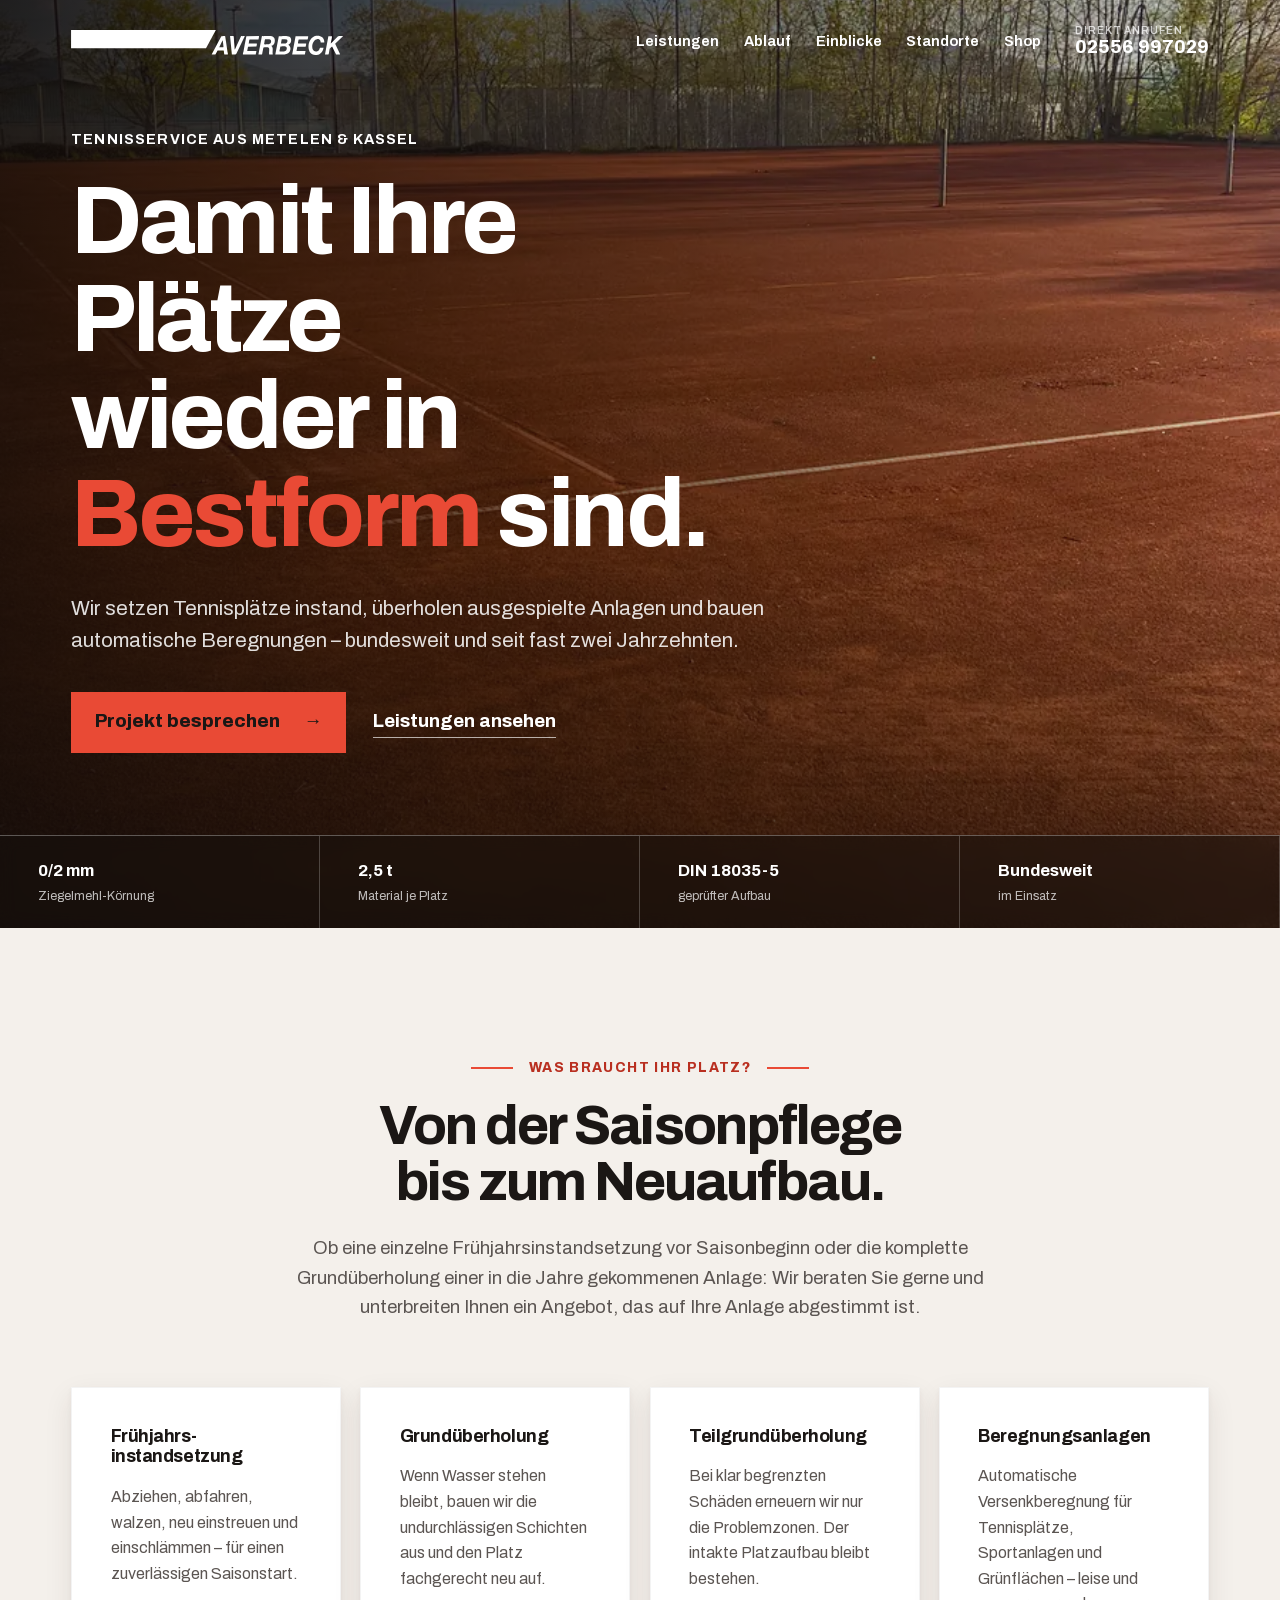
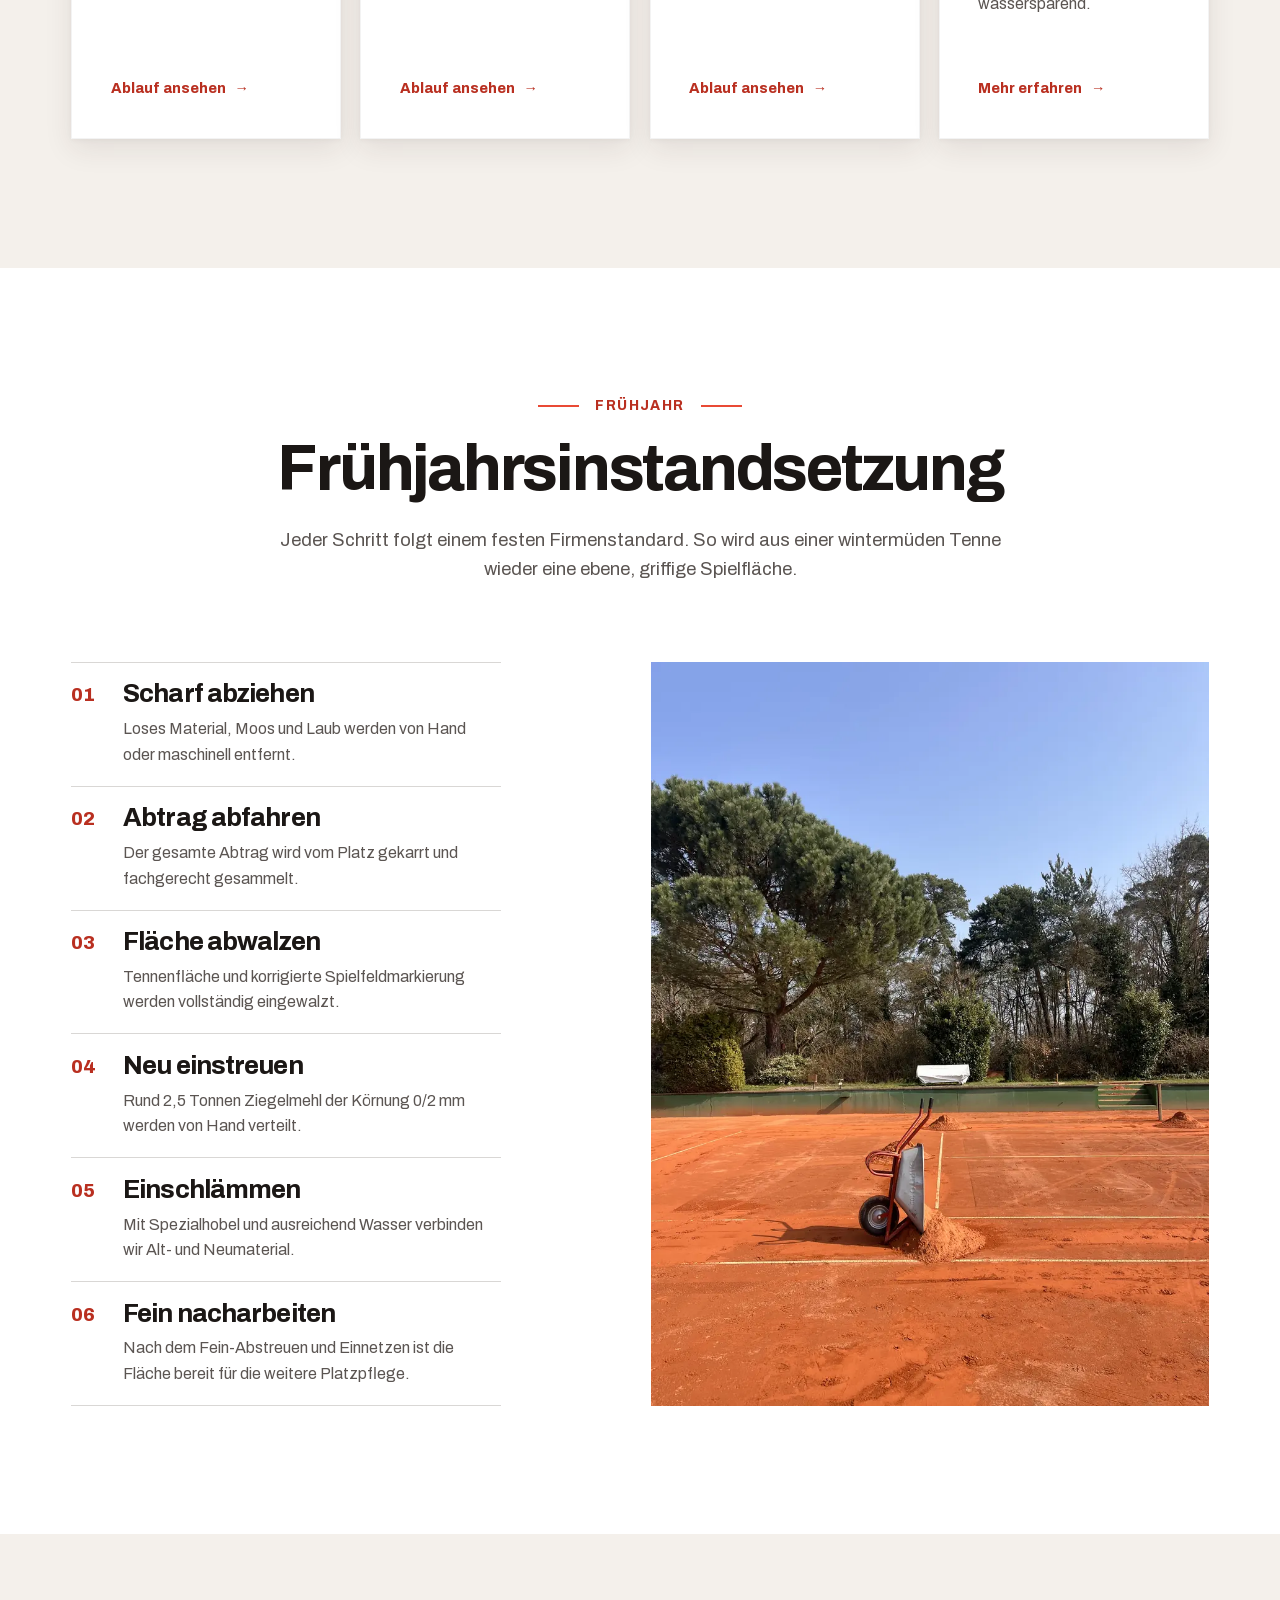
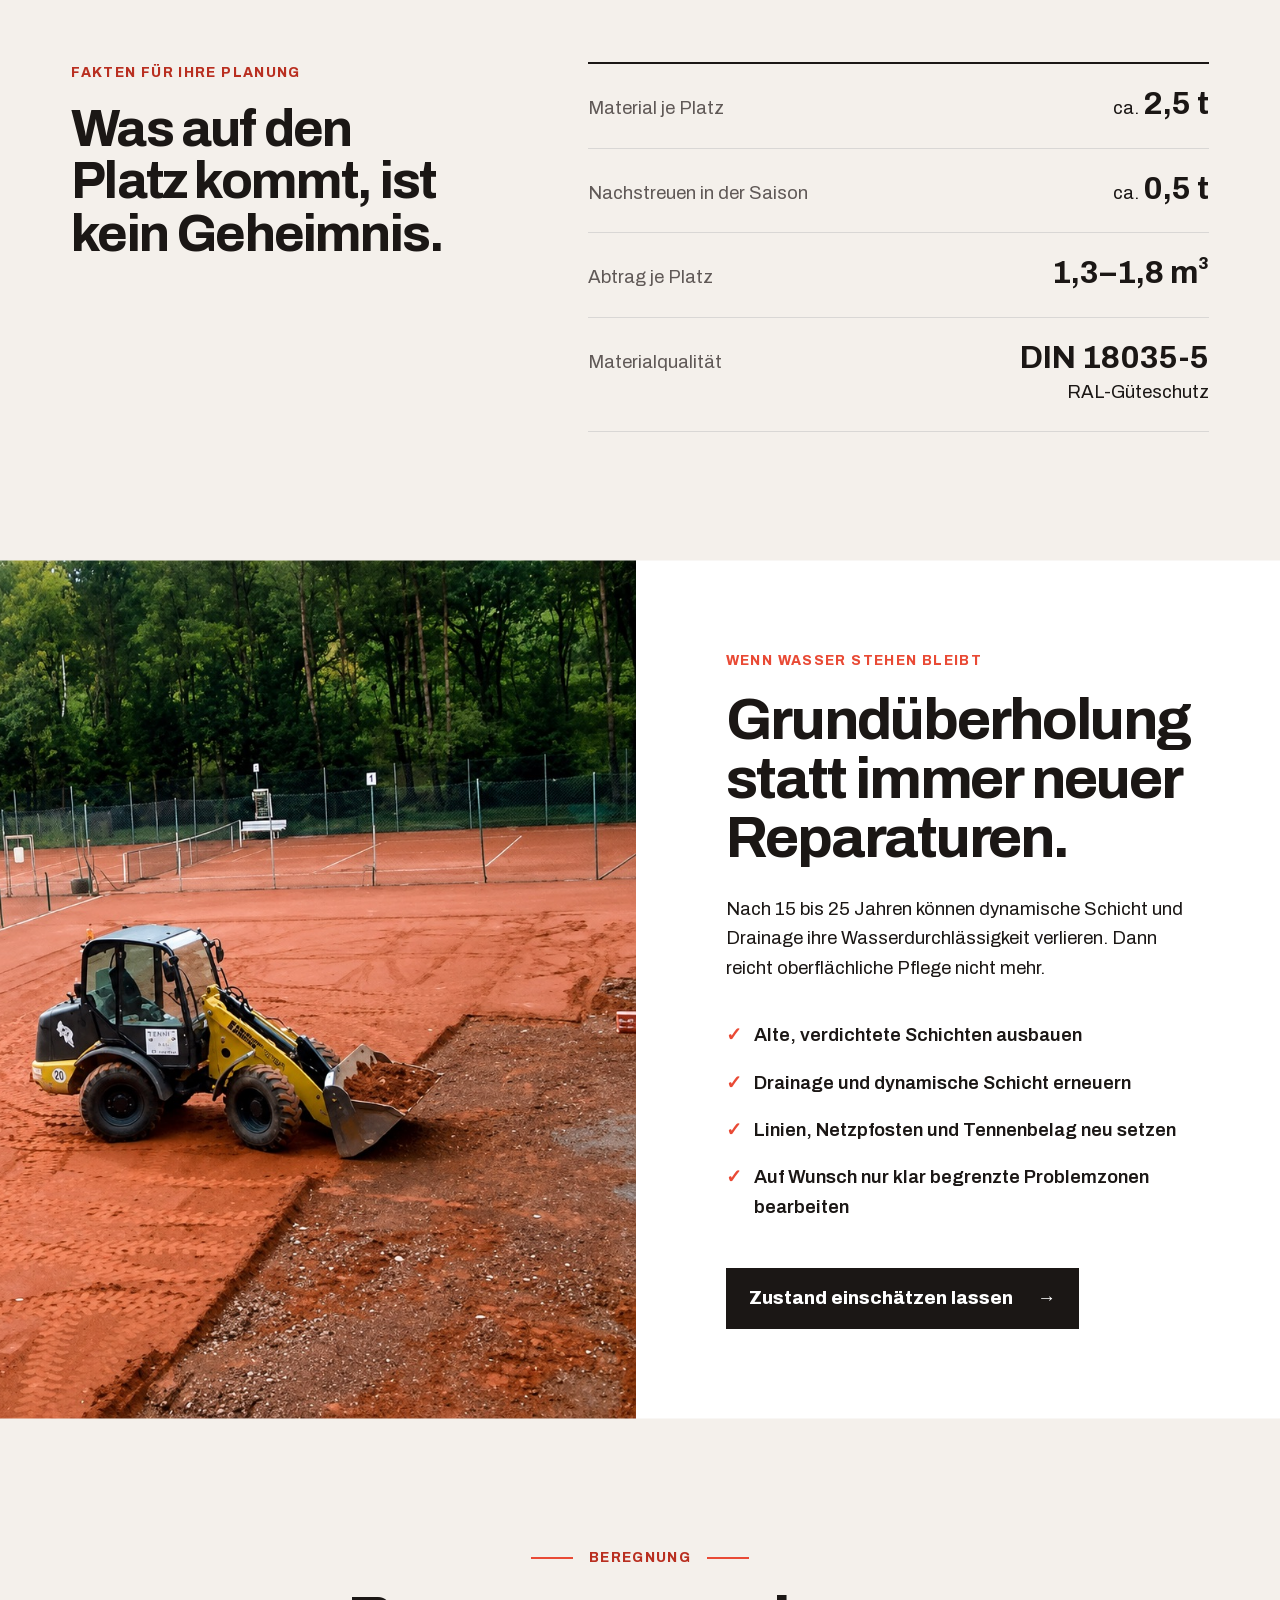
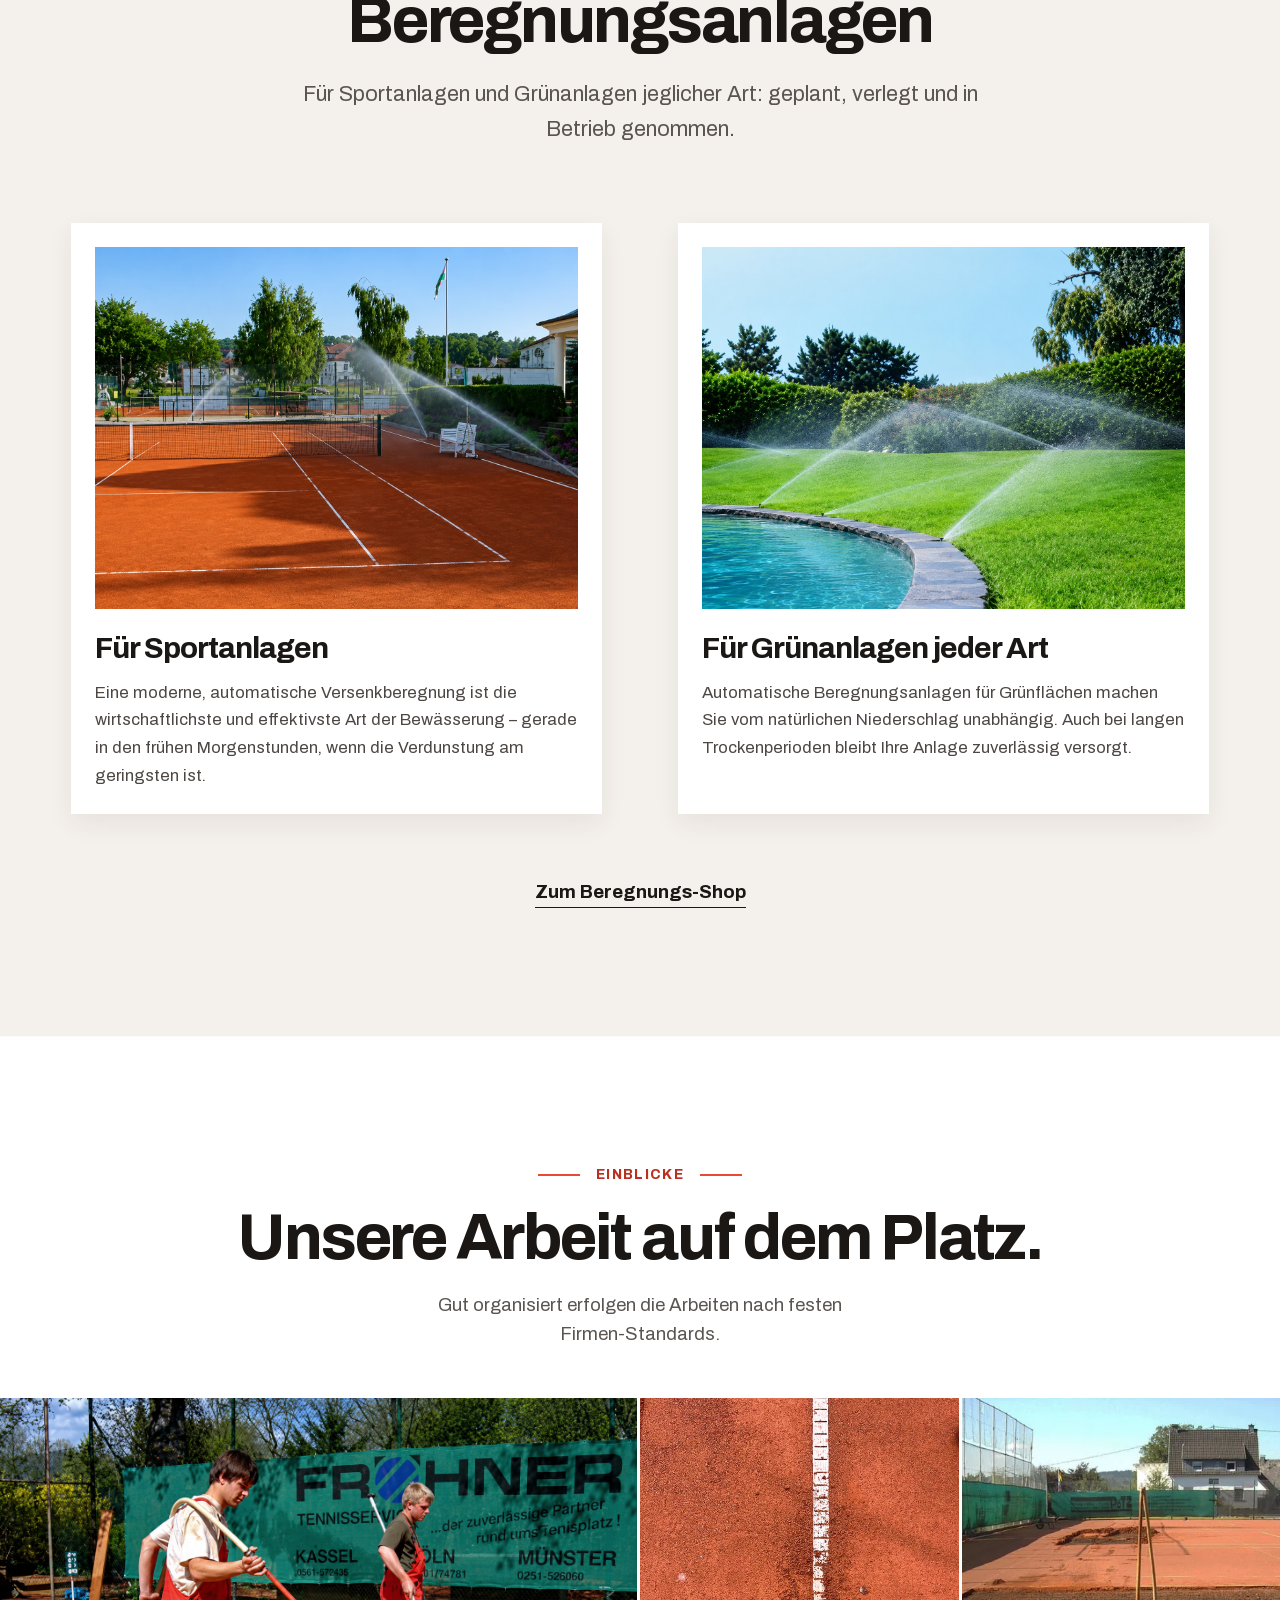
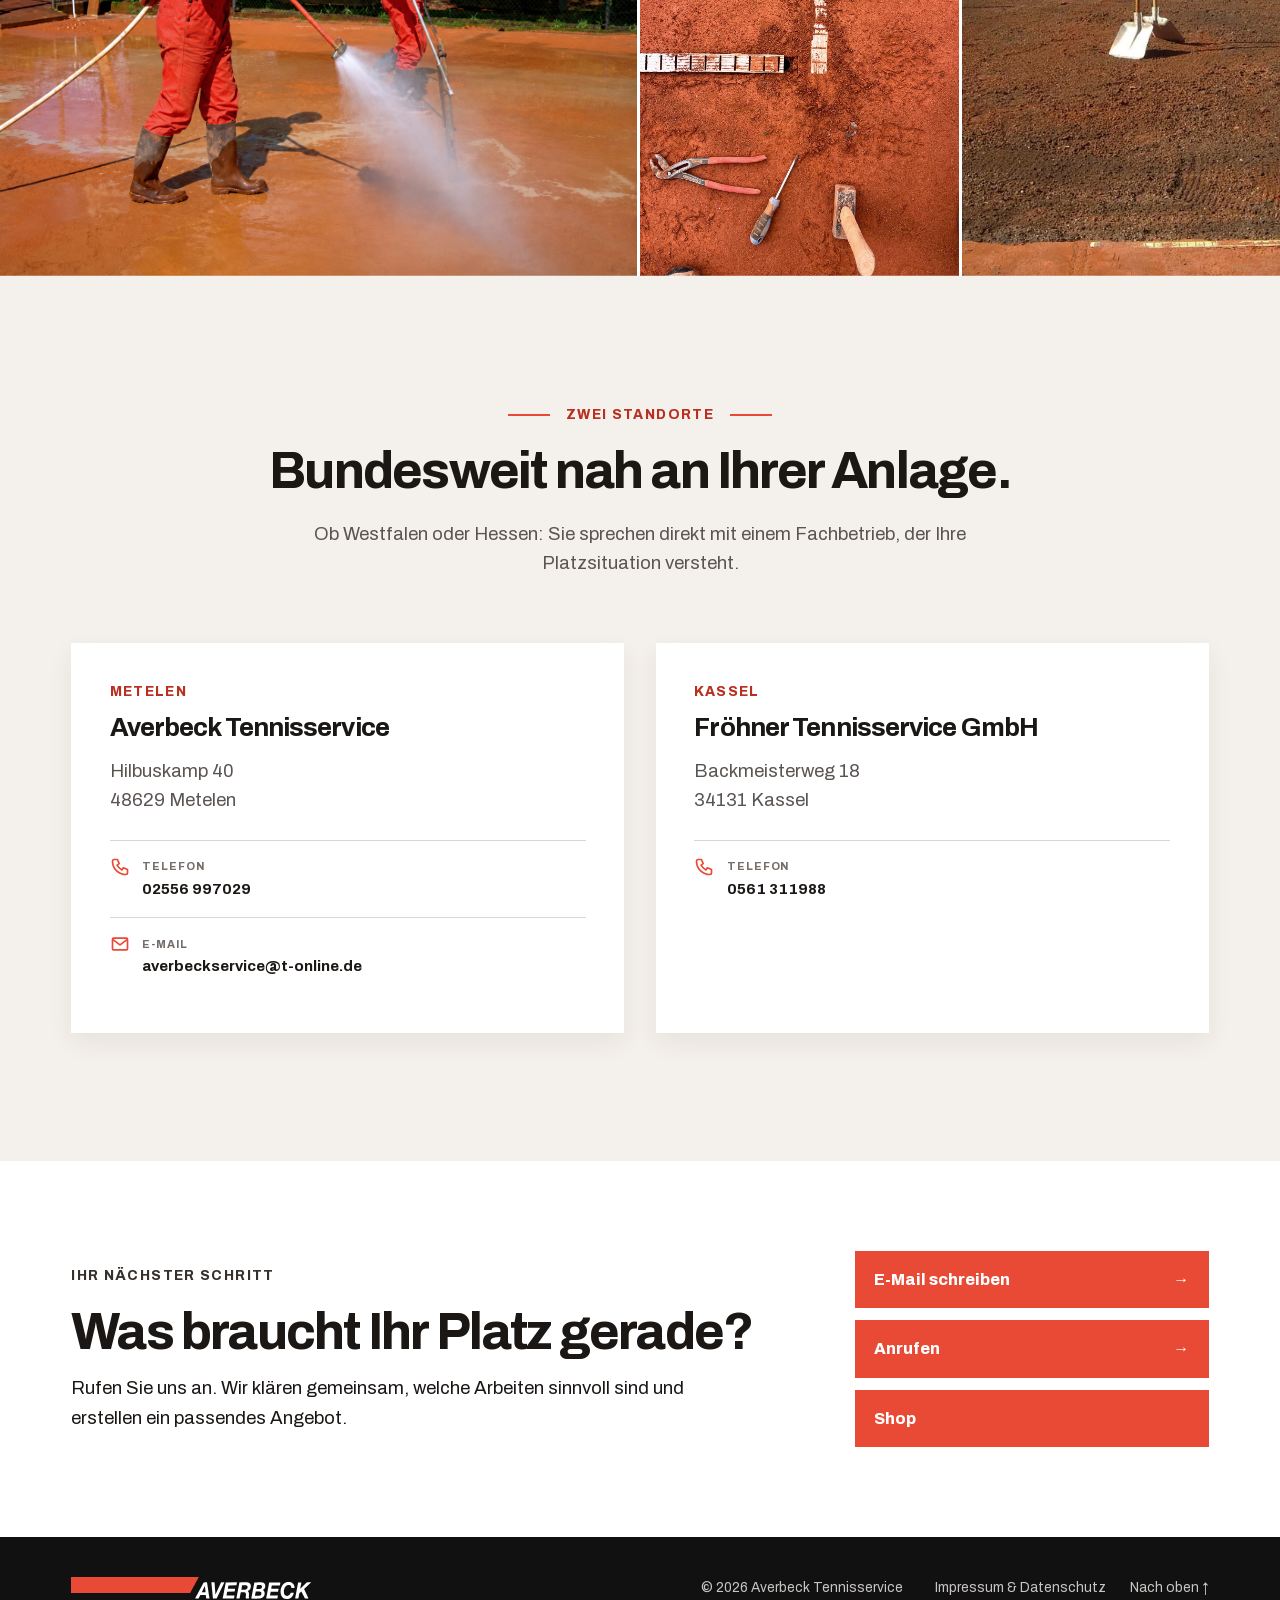
==== index.html @ 1cfe7fd8 "Fix mobile shop labels and service title wrap" ====
<!doctype html>
<html lang="de">
<head>
  <meta charset="utf-8">
  <meta name="viewport" content="width=device-width, initial-scale=1">
  <title>Averbeck Tennisservice | Tennisplätze in besten Händen</title>
  <meta name="description" content="Frühjahrsinstandsetzung, Grundüberholung und automatische Beregnung für Tennisplätze – bundesweit von Metelen und Kassel aus.">
  <meta name="theme-color" content="#e94a35">
  <link rel="preload" href="assets/fonts/archivo-latin.woff2" as="font" type="font/woff2" crossorigin>
  <link rel="preload" href="assets/img/hero-desktop.webp" as="image" fetchpriority="high">
  <link rel="stylesheet" href="assets/css/style.css">
  <link rel="icon" href="data:image/svg+xml,%3Csvg xmlns='http://www.w3.org/2000/svg' viewBox='0 0 32 32'%3E%3Crect width='32' height='32' rx='5' fill='%23e94a35'/%3E%3Cpath d='M7 23h18M9 23V10h14v13' stroke='%231b1715' stroke-width='2.5' fill='none'/%3E%3C/svg%3E">
</head>
<body id="top">
  <a class="skip" href="#main">Direkt zum Inhalt</a>

  <header class="header" data-header>
    <div class="shell header__inner">
      <a class="logo" href="#top" aria-label="Averbeck Tennisservice – Startseite">
        <img src="assets/img/logo.svg" alt="" width="425" height="39">
      </a>
      <nav class="nav" id="navigation" aria-label="Hauptnavigation">
        <a href="#leistungen">Leistungen</a>
        <a href="#ablauf">Ablauf</a>
        <a href="#projekte">Einblicke</a>
        <a href="#standorte">Standorte</a>
        <a href="https://www.averbeck-tennis-beregnung.de" target="_blank" rel="noopener">Shop</a>
      </nav>
      <a class="phone phone--head" href="tel:+492556997029"><span>Direkt anrufen</span>02556 997029</a>
      <button class="menu" type="button" aria-expanded="false" aria-controls="navigation"><span></span><span></span><span></span><b>Menü</b></button>
    </div>
  </header>

  <main id="main">
    <section class="hero" aria-labelledby="hero-title">
      <picture class="hero__picture">
        <source media="(max-width: 700px)" srcset="assets/img/hero-mobil.webp">
        <img src="assets/img/hero-desktop.webp" alt="Frisch instand gesetzter Tennisplatz im Abendlicht" width="1600" height="915" fetchpriority="high">
      </picture>
      <div class="hero__shade"></div>
      <div class="shell hero__content">
        <p class="hero__intro">Tennisservice aus Metelen &amp; Kassel</p>
        <h1 id="hero-title">Damit Ihre Plätze wieder in <span>Bestform</span> sind.</h1>
        <p class="hero__text">Wir setzen Tennisplätze instand, überholen ausgespielte Anlagen und bauen automatische Beregnungen – bundesweit und seit fast zwei Jahrzehnten.</p>
        <div class="actions">
          <a class="button" href="tel:+492556997029">Projekt besprechen <span aria-hidden="true">→</span></a>
          <a class="textlink" href="#leistungen">Leistungen ansehen</a>
        </div>
      </div>
      <div class="hero__rail" aria-label="Leistungsdaten">
        <div><strong>0/2 mm</strong><span>Ziegelmehl-Körnung</span></div>
        <div><strong>2,5 t</strong><span>Material je Platz</span></div>
        <div><strong>DIN 18035-5</strong><span>geprüfter Aufbau</span></div>
        <div><strong>Bundesweit</strong><span>im Einsatz</span></div>
      </div>
    </section>

    <section class="problem shell" id="leistungen">
      <div class="problem__lead">
        <p class="label">Was braucht Ihr Platz?</p>
        <h2>Von der Saisonpflege bis zum Neuaufbau.</h2>
        <p>Ob eine einzelne Frühjahrsinstandsetzung vor Saisonbeginn oder die komplette Grundüberholung einer in die Jahre gekommenen Anlage: Wir beraten Sie gerne und unterbreiten Ihnen ein Angebot, das auf Ihre Anlage abgestimmt ist.</p>
      </div>
      <div class="service-list">
        <article>
          <div><h3>Frühjahrs-<span>instandsetzung</span></h3><p>Abziehen, abfahren, walzen, neu einstreuen und einschlämmen – für einen zuverlässigen Saisonstart.</p></div>
          <a href="#ablauf" aria-label="Zum Ablauf der Frühjahrsinstandsetzung">Ablauf ansehen <span>→</span></a>
        </article>
        <article>
          <div><h3>Grundüberholung</h3><p>Wenn Wasser stehen bleibt, bauen wir die undurchlässigen Schichten aus und den Platz fachgerecht neu auf.</p></div>
          <a href="#grund" aria-label="Zum Ablauf der Grundüberholung">Ablauf ansehen <span>→</span></a>
        </article>
        <article>
          <div><h3>Teilgrundüberholung</h3><p>Bei klar begrenzten Schäden erneuern wir nur die Problemzonen. Der intakte Platzaufbau bleibt bestehen.</p></div>
          <a href="#grund" aria-label="Zum Ablauf der Teilgrundüberholung">Ablauf ansehen <span>→</span></a>
        </article>
        <article>
          <div><h3>Beregnungsanlagen</h3><p>Automatische Versenkberegnung für Tennisplätze, Sportanlagen und Grünflächen – leise und wassersparend.</p></div>
          <a href="#beregnung" aria-label="Mehr zu Beregnungsanlagen">Mehr erfahren <span>→</span></a>
        </article>
      </div>
    </section>

    <section class="process" id="ablauf">
      <div class="shell">
        <div class="process__head">
          <p class="label label--light">Frühjahr</p>
          <h2>Frühjahrsinstandsetzung</h2>
          <p>Jeder Schritt folgt einem festen Firmenstandard. So wird aus einer wintermüden Tenne wieder eine ebene, griffige Spielfläche.</p>
        </div>
        <div class="process__body">
          <ol class="timeline">
            <li><span>01</span><div><h3>Scharf abziehen</h3><p>Loses Material, Moos und Laub werden von Hand oder maschinell entfernt.</p></div></li>
            <li><span>02</span><div><h3>Abtrag abfahren</h3><p>Der gesamte Abtrag wird vom Platz gekarrt und fachgerecht gesammelt.</p></div></li>
            <li><span>03</span><div><h3>Fläche abwalzen</h3><p>Tennenfläche und korrigierte Spielfeldmarkierung werden vollständig eingewalzt.</p></div></li>
            <li><span>04</span><div><h3>Neu einstreuen</h3><p>Rund 2,5 Tonnen Ziegelmehl der Körnung 0/2 mm werden von Hand verteilt.</p></div></li>
            <li><span>05</span><div><h3>Einschlämmen</h3><p>Mit Spezialhobel und ausreichend Wasser verbinden wir Alt- und Neumaterial.</p></div></li>
            <li><span>06</span><div><h3>Fein nacharbeiten</h3><p>Nach dem Fein-Abstreuen und Einnetzen ist die Fläche bereit für die weitere Platzpflege.</p></div></li>
          </ol>
          <figure class="process__image"><img src="assets/img/fruehjahr.webp" alt="Frühjahrsinstandsetzung eines Tennisplatzes" width="900" height="650" loading="lazy"></figure>
        </div>
      </div>
    </section>

    <section class="facts shell" aria-labelledby="facts-title">
      <div class="facts__title"><p class="label">Fakten für Ihre Planung</p><h2 id="facts-title">Was auf den Platz kommt, ist kein Geheimnis.</h2></div>
      <dl>
        <div><dt>Material je Platz</dt><dd>ca. <strong>2,5 t</strong></dd></div>
        <div><dt>Nachstreuen in der Saison</dt><dd>ca. <strong>0,5 t</strong></dd></div>
        <div><dt>Abtrag je Platz</dt><dd><strong>1,3–1,8 m³</strong></dd></div>
        <div><dt>Materialqualität</dt><dd><strong>DIN 18035-5</strong><br>RAL-Güteschutz</dd></div>
      </dl>
    </section>

    <section class="rebuild" id="grund">
      <div class="rebuild__photo"><img src="assets/img/IMG_GRUND.jpeg" alt="Grundüberholung eines Tennisplatzes" width="1448" height="1086" loading="lazy"></div>
      <div class="rebuild__copy">
        <p class="label">Wenn Wasser stehen bleibt</p>
        <h2>Grundüberholung statt immer neuer Reparaturen.</h2>
        <p>Nach 15 bis 25 Jahren können dynamische Schicht und Drainage ihre Wasserdurchlässigkeit verlieren. Dann reicht oberflächliche Pflege nicht mehr.</p>
        <ul>
          <li>Alte, verdichtete Schichten ausbauen</li>
          <li>Drainage und dynamische Schicht erneuern</li>
          <li>Linien, Netzpfosten und Tennenbelag neu setzen</li>
          <li>Auf Wunsch nur klar begrenzte Problemzonen bearbeiten</li>
        </ul>
        <a class="button button--dark" href="tel:+492556997029">Zustand einschätzen lassen <span>→</span></a>
      </div>
    </section>

    <section class="water shell" id="beregnung">
      <div class="water__head">
        <p class="label">Beregnung</p>
        <h2>Beregnungsanlagen</h2>
        <p>Für Sportanlagen und Grünanlagen jeglicher Art: geplant, verlegt und in Betrieb genommen.</p>
      </div>
      <div class="water__grid">
        <article class="water__card">
          <img src="assets/img/IMG_BEREGNUNG2.jpeg" alt="Versenkberegnung auf einem Tennisplatz" width="1535" height="1024" loading="lazy">
          <h3>Für Sportanlagen</h3>
          <p>Eine moderne, automatische Versenkberegnung ist die wirtschaftlichste und effektivste Art der Bewässerung – gerade in den frühen Morgenstunden, wenn die Verdunstung am geringsten ist.</p>
        </article>
        <article class="water__card">
          <img src="assets/img/IMG_BEREGNUNG1.jpeg" alt="Automatische Beregnung einer Grünanlage" width="1410" height="1115" loading="lazy">
          <h3>Für Grünanlagen jeder Art</h3>
          <p>Automatische Beregnungsanlagen für Grünflächen machen Sie vom natürlichen Niederschlag unabhängig. Auch bei langen Trockenperioden bleibt Ihre Anlage zuverlässig versorgt.</p>
        </article>
      </div>
      <a class="textlink textlink--dark water__shop" href="https://www.averbeck-tennis-beregnung.de" target="_blank" rel="noopener">Zum Beregnungs-Shop</a>
    </section>

    <section class="work" id="projekte">
      <div class="shell work__head"><div><p class="label label--light">Einblicke</p><h2>Unsere Arbeit auf dem Platz.</h2></div><p>Gut organisiert erfolgen die Arbeiten nach festen Firmen-Standards.</p></div>
      <div class="gallery">
        <figure class="gallery__wide"><img src="assets/img/img_12344.jpg" alt="Tennisplatz während der Instandsetzung" width="1448" height="1086" loading="lazy"></figure>
        <figure><img src="assets/img/img_5561B.jpeg" alt="Vermessung und Reparatur einer Tennelfeldlinie" width="1361" height="1815" loading="lazy"></figure>
        <figure><img src="assets/img/tgrund_05.webp" alt="Bearbeitung einer begrenzten Problemzone" width="800" height="900" loading="lazy"></figure>
      </div>
    </section>

    <section class="locations shell" id="standorte">
      <div class="locations__intro"><p class="label">Zwei Standorte</p><h2>Bundesweit nah an Ihrer Anlage.</h2><p>Ob Westfalen oder Hessen: Sie sprechen direkt mit einem Fachbetrieb, der Ihre Platzsituation versteht.</p></div>
      <div class="location-cards">
        <address class="location-card">
          <p class="label">Metelen</p><h3>Averbeck Tennisservice</h3><p class="location-card__address">Hilbuskamp 40<br>48629 Metelen</p>
          <a href="tel:+492556997029"><svg aria-hidden="true" viewBox="0 0 24 24"><path d="M5 3h4l2 5-2.5 1.7a15.4 15.4 0 0 0 5.8 5.8L16 13l5 2v4c0 1.1-.9 2-2 2C10.2 21 3 13.8 3 5c0-1.1.9-2 2-2Z"/></svg><span>Telefon</span><strong>02556 997029</strong></a>
          <a href="mailto:averbeckservice@t-online.de"><svg aria-hidden="true" viewBox="0 0 24 24"><rect x="3" y="5" width="18" height="14" rx="1"/><path d="m4 7 8 6 8-6"/></svg><span>E-Mail</span><strong>averbeckservice@t-online.de</strong></a>
        </address>
        <address class="location-card">
          <p class="label">Kassel</p><h3>Fröhner Tennisservice GmbH</h3><p class="location-card__address">Backmeisterweg 18<br>34131 Kassel</p>
          <a href="tel:+49561311988"><svg aria-hidden="true" viewBox="0 0 24 24"><path d="M5 3h4l2 5-2.5 1.7a15.4 15.4 0 0 0 5.8 5.8L16 13l5 2v4c0 1.1-.9 2-2 2C10.2 21 3 13.8 3 5c0-1.1.9-2 2-2Z"/></svg><span>Telefon</span><strong>0561 311988</strong></a>
        </address>
      </div>
    </section>

    <section class="contact">
      <div class="shell contact__inner">
        <div><p class="label label--light">Ihr nächster Schritt</p><h2>Was braucht Ihr Platz gerade?</h2><p>Rufen Sie uns an. Wir klären gemeinsam, welche Arbeiten sinnvoll sind und erstellen ein passendes Angebot.</p></div>
        <div class="contact-actions">
          <a href="mailto:averbeckservice@t-online.de">E-Mail schreiben <b>→</b></a>
          <a href="tel:+492556997029">Anrufen <b>→</b></a>
          <a href="https://www.averbeck-tennis-beregnung.de" target="_blank" rel="noopener">Shop</a>
        </div>
      </div>
    </section>
  </main>

  <footer class="footer">
    <div class="shell footer__inner"><img src="assets/img/logo-invers.svg" alt="Averbeck Tennisservice" width="425" height="39"><p>© <span data-year></span> Averbeck Tennisservice</p><nav aria-label="Rechtliches"><a href="impressum.html">Impressum &amp; Datenschutz</a><a href="#top">Nach oben ↑</a></nav></div>
  </footer>
  <script src="assets/js/main.js"></script>
</body>
</html>
---- assets/css/style.css ----
@font-face{font-family:Archivo;src:url('../fonts/archivo-latin.woff2') format('woff2');font-weight:400 800;font-display:swap}
:root{--red:#e94a35;--red-dark:#b92f20;--ink:#1b1715;--ink-2:#37312e;--white:#fff;--off:#f5f5f4;--line:#d9d7d5;--max:1240px;--gutter:clamp(1.25rem,4vw,3.5rem);--space:clamp(5rem,10vw,9rem);--ease:cubic-bezier(.16,1,.3,1);--sticky:20;--nav:30;--skip:50}
*{box-sizing:border-box}
html{min-width:100%;background:#111;scroll-behavior:smooth;scroll-padding-top:5rem;-webkit-text-size-adjust:100%}
body{width:100%;min-width:320px;min-height:100dvh;margin:0;background:var(--white);color:var(--ink);font-family:Archivo,Arial,sans-serif;font-size:clamp(1.05rem,1rem + .2vw,1.18rem);line-height:1.6;-webkit-font-smoothing:antialiased;overflow-x:hidden}
img{display:block;width:100%;height:auto}
a{color:inherit;text-underline-offset:4px}
p{margin:0;max-width:68ch;text-wrap:pretty}
h1,h2,h3{margin:0;font-weight:730;line-height:1.02;letter-spacing:-.035em;text-wrap:balance}
h1{font-size:clamp(3.25rem,8.5vw,6rem)}
h2{font-size:clamp(2.5rem,5vw,4.5rem)}
h3{font-size:clamp(1.35rem,2vw,1.8rem)}
:focus-visible{outline:3px solid var(--red);outline-offset:4px}
.shell{width:min(100%,var(--max));margin-inline:auto;padding-inline:var(--gutter)}
.skip{position:fixed;left:1rem;top:-5rem;z-index:var(--skip);background:var(--white);padding:.8rem 1rem;font-weight:700;transition:top .2s}
.skip:focus{top:1rem}
.label{margin-bottom:1.2rem;color:var(--red-dark);font-size:.86rem;font-weight:750;letter-spacing:.1em;text-transform:uppercase}
.label--light{color:var(--ink-2)}
.header{position:fixed;inset:0 0 auto;z-index:var(--sticky);border-bottom:1px solid transparent;color:var(--white);transition:background .3s,border-color .3s,color .3s}
.header.is-stuck,.header.is-open{background:rgba(255,255,255,.96);border-color:var(--line);color:var(--ink);backdrop-filter:blur(12px)}
.header__inner{display:flex;align-items:center;gap:1.4rem;height:5.25rem}
.logo{width:min(17rem,26vw);margin-right:auto;line-height:0;filter:brightness(0) invert(1)}
.header.is-stuck .logo,.header.is-open .logo{filter:none}
.nav{display:flex;align-items:center;gap:.15rem}
.nav a{padding:.55rem .7rem;font-size:.9rem;font-weight:650;text-decoration:none;white-space:nowrap}
.nav a:hover{text-decoration:underline}
.phone{display:flex;flex-direction:column;text-decoration:none;font-weight:750;line-height:1.15;white-space:nowrap}
.phone span{font-size:.66rem;font-weight:600;letter-spacing:.09em;text-transform:uppercase;opacity:.72}
.menu{display:none;border:0;background:transparent;color:inherit;font:inherit}
.hero{position:relative;display:grid;min-height:min(950px,100svh);color:var(--white);background:var(--ink);isolation:isolate}
.hero__picture,.hero__shade{position:absolute;inset:0;z-index:-2}
.hero__picture img{height:100%;object-fit:cover;object-position:center 54%}
.hero__shade{z-index:-1;background:linear-gradient(90deg,rgba(16,11,9,.88) 0%,rgba(16,11,9,.55) 49%,rgba(16,11,9,.12) 100%),linear-gradient(0deg,rgba(16,11,9,.6),transparent 45%)}
.hero__content{display:flex;flex-direction:column;justify-content:center;padding-top:8rem;padding-bottom:11rem}
.hero__intro{margin-bottom:1.35rem;font-size:.9rem;font-weight:700;letter-spacing:.08em;text-transform:uppercase}
.hero h1{max-width:11ch}.hero h1 span{color:var(--red)}
.hero__text{max-width:58ch;margin-top:1.8rem;font-size:clamp(1.12rem,1.6vw,1.35rem);line-height:1.55;color:rgba(255,255,255,.86)}
.actions{display:flex;align-items:center;gap:1.7rem;margin-top:2.2rem}
.button{display:inline-flex;align-items:center;justify-content:center;gap:1.5rem;min-height:3.5rem;padding:.85rem 1.35rem;background:var(--red);border:2px solid var(--red);color:var(--ink);font-weight:780;text-decoration:none;transition:transform .25s var(--ease),background .25s}
.button:hover{transform:translateY(-3px);background:#f25a44}
.button--dark{background:var(--ink);border-color:var(--ink);color:var(--white)}
.button--dark:hover{background:var(--red);border-color:var(--red);color:var(--ink)}
.textlink{font-weight:720;text-decoration:none;border-bottom:1px solid rgba(255,255,255,.65)}
.textlink span{margin-left:.5rem}.textlink:hover{border-color:var(--red);color:var(--red)}
.textlink--dark{border-color:var(--ink)}
.hero__rail{position:absolute;left:0;right:0;bottom:0;display:grid;grid-template-columns:repeat(4,1fr);border-top:1px solid rgba(255,255,255,.3);background:rgba(23,17,14,.55);backdrop-filter:blur(8px)}
.hero__rail div{display:flex;flex-direction:column;gap:.15rem;padding:1.35rem clamp(1rem,3vw,2.5rem);border-right:1px solid rgba(255,255,255,.22)}
.hero__rail strong{font-size:1.05rem}.hero__rail span{font-size:.78rem;color:rgba(255,255,255,.72)}
.problem{padding-top:var(--space);padding-bottom:var(--space);background:#f4f0eb;box-shadow:0 0 0 100vmax #f4f0eb;clip-path:inset(0 -100vmax)}
.problem__lead{display:flex;flex-direction:column;align-items:center;max-width:46rem;margin:0 auto clamp(2.5rem,5vw,4.5rem);text-align:center}.problem__lead .label{width:100%;margin-inline:auto;text-align:center}.problem__lead h2{width:100%;font-size:clamp(2.4rem,4.3vw,4rem);text-align:center}.problem__lead>p:not(.label){margin-top:1.5rem;color:#5b5552}
.service-list{display:grid;grid-template-columns:repeat(4,minmax(0,1fr));gap:clamp(.8rem,1.5vw,1.35rem)}
.service-list article{display:flex;flex-direction:column;align-items:flex-start;min-width:0;min-height:22rem;padding:clamp(2rem,3vw,3rem) clamp(2rem,3vw,3rem);background:var(--white);border:1px solid rgba(27,23,21,.05);border-radius:0;box-shadow:0 .65rem 1.7rem rgba(50,38,29,.09),0 .1rem .3rem rgba(50,38,29,.05);transition:transform .3s var(--ease),box-shadow .3s var(--ease)}
.service-list article>div{max-width:22ch;min-width:0}.service-list h3{max-width:100%;margin-bottom:1rem;font-size:clamp(1.1rem,1.15vw,1.3rem);line-height:1.18;letter-spacing:-.025em;overflow-wrap:anywhere;hyphens:auto;text-wrap:balance}.service-list h3 span{display:block}.service-list p{max-width:22ch;color:#5b5552;font-size:1rem;line-height:1.6;overflow-wrap:break-word}
.service-list a{display:inline-flex;align-items:center;gap:.55rem;margin-top:auto;padding-top:2rem;color:var(--red-dark);font-size:.9rem;font-weight:750;text-decoration:none}.service-list a span{color:inherit;transition:transform .2s var(--ease)}.service-list article:hover{transform:translateY(-.3rem);box-shadow:0 1.15rem 2.4rem rgba(50,38,29,.12),0 .2rem .45rem rgba(50,38,29,.06)}.service-list a:hover span{transform:translateX(.25rem)}
.process{padding-block:var(--space);background:var(--white);color:var(--ink)}
.process__head{max-width:48rem;margin:0 auto clamp(3rem,6vw,5rem);text-align:center}.process__head .label{margin-inline:auto}.process__head>p:not(.label){margin:1.5rem auto 0;color:#5b5552}
.process__head .label{color:var(--red-dark)}
.process__body{display:grid;grid-template-columns:minmax(0,.8fr) minmax(0,1.2fr);gap:clamp(2rem,5vw,4.5rem);align-items:stretch}
.process__image{position:relative;align-self:stretch;min-height:0;margin:0}.process__image img{position:absolute;inset:0;display:block;width:100%;height:100%;object-fit:contain;object-position:right center}
.timeline{margin:0;padding:0;list-style:none;border-top:1px solid var(--line)}
.timeline li{display:grid;grid-template-columns:2.25rem 1fr;gap:1rem;padding:1.15rem 0;border-bottom:1px solid var(--line)}
.timeline li>span{color:var(--red-dark);font-weight:800}.timeline h3{margin-bottom:.55rem}.timeline p{color:#5b5552;font-size:1rem}
.facts{display:grid;grid-template-columns:.8fr 1.2fr;gap:clamp(3rem,8vw,7rem);padding-top:var(--space);padding-bottom:var(--space);background:#f4f0eb;box-shadow:0 0 0 100vmax #f4f0eb;clip-path:inset(0 -100vmax)}
.facts__title h2{font-size:clamp(2.3rem,4vw,3.6rem)}
.facts dl{margin:0;border-top:2px solid var(--ink)}
.facts dl div{display:flex;align-items:baseline;justify-content:space-between;gap:2rem;padding:1.5rem 0;border-bottom:1px solid var(--line)}
.facts dt{color:#605957}.facts dd{margin:0;text-align:right}.facts strong{font-size:clamp(1.35rem,2.5vw,2rem);line-height:1}
.rebuild{display:grid;grid-template-columns:1.1fr .9fr;min-height:760px;background:var(--white)}
.rebuild__photo img{height:100%;object-fit:cover;object-position:right center}
.rebuild__copy{display:flex;flex-direction:column;justify-content:center;align-items:flex-start;padding:clamp(3rem,7vw,7rem)}
.rebuild__copy .label{color:var(--red)}.rebuild__copy h2{font-size:clamp(2.5rem,4.5vw,4.2rem)}
.rebuild__copy>p:not(.label){margin-top:1.7rem}.rebuild__copy ul{margin:1.8rem 0 2.3rem;padding:0;list-style:none}
.rebuild__copy li{position:relative;padding:.55rem 0 .55rem 1.8rem;font-weight:600}.rebuild__copy li:before{content:'✓';position:absolute;left:0;color:var(--red);font-weight:900}
.water{padding-top:var(--space);padding-bottom:var(--space);background:#f4f0eb;box-shadow:0 0 0 100vmax #f4f0eb;clip-path:inset(0 -100vmax)}
.water__head{max-width:58rem;margin:0 auto clamp(3rem,6vw,5rem);text-align:center}.water__head .label{display:flex;align-items:center;justify-content:center;gap:1rem;margin-inline:auto;color:var(--red-dark)}.water__head .label:before,.water__head .label:after{content:'';width:2.6rem;height:2px;background:var(--red)}.water__head h2{font-size:clamp(2.7rem,5vw,4.5rem)}.water__head>p:not(.label){margin:1.5rem auto 0;color:#5b5552;font-size:clamp(1.1rem,1.8vw,1.35rem)}
.problem__lead .label,.process__head .label,.work__head .label,.locations__intro .label{display:flex;align-items:center;justify-content:center;gap:1rem;width:max-content;max-width:100%}.problem__lead .label:before,.problem__lead .label:after,.process__head .label:before,.process__head .label:after,.work__head .label:before,.work__head .label:after,.locations__intro .label:before,.locations__intro .label:after{content:'';width:2.6rem;height:2px;flex:0 0 2.6rem;background:var(--red)}
.water__grid{display:grid;grid-template-columns:repeat(2,minmax(0,1fr));gap:clamp(2rem,6vw,6rem)}.water__card{padding:clamp(1rem,2vw,1.5rem);background:var(--white);box-shadow:0 .55rem 1.5rem rgba(50,38,29,.07)}.water__card img{width:100%;aspect-ratio:4/3;object-fit:cover}.water__card h3{margin-top:1.5rem;font-size:clamp(1.55rem,2.3vw,2.15rem)}.water__card p{margin-top:1rem;color:#4d4744;font-size:1.05rem;line-height:1.65}.water__shop{display:table;margin:clamp(2.5rem,5vw,4rem) auto 0}
.work{padding-top:var(--space);background:var(--white);color:var(--ink)}
.work__head{display:flex;flex-direction:column;align-items:center;gap:1.25rem;padding-bottom:3rem;text-align:center}.work__head .label{margin-inline:auto;color:var(--red-dark)}.work__head>p{max-width:38ch;color:#5b5552}
.gallery{display:grid;grid-template-columns:1.5fr .75fr .75fr;gap:3px}.gallery figure{margin:0;min-height:440px}.gallery img{height:100%;object-fit:cover;filter:saturate(.9);transition:filter .5s,transform .6s var(--ease)}
.gallery figure{overflow:hidden}.gallery figure:hover img{filter:saturate(1.1);transform:scale(1.015)}
.locations{padding-top:var(--space);padding-bottom:var(--space);background:#f4f0eb;box-shadow:0 0 0 100vmax #f4f0eb;clip-path:inset(0 -100vmax)}
.locations__intro{max-width:47rem;margin:0 auto clamp(2.5rem,5vw,4rem);text-align:center}.locations__intro .label{margin-inline:auto}.locations__intro h2{font-size:clamp(2.4rem,4vw,3.8rem)}.locations__intro>p:last-child{margin:1.4rem auto 0;color:#5b5552}
.location-cards{display:grid;grid-template-columns:repeat(2,minmax(0,1fr));gap:clamp(1rem,2.5vw,2rem)}.location-card{display:flex;flex-direction:column;align-items:flex-start;min-width:0;padding:clamp(1.75rem,3vw,2.5rem);background:var(--white);font-style:normal;box-shadow:0 .55rem 1.5rem rgba(50,38,29,.07)}.location-card .label{margin-bottom:.7rem;color:var(--red-dark)}.location-card h3{font-size:clamp(1.35rem,2vw,1.75rem)}.location-card__address{margin:1rem 0 1.5rem;color:#5b5552}.location-card a{display:grid;grid-template-columns:1.35rem auto 1fr;align-items:center;column-gap:.7rem;width:100%;padding:1rem 0;border-top:1px solid var(--line);font-size:.95rem;font-weight:700;text-decoration:none;overflow-wrap:anywhere}.location-card svg{width:1.25rem;height:1.25rem;fill:none;stroke:var(--red);stroke-width:2;stroke-linecap:round;stroke-linejoin:round}.location-card a span{color:#766e69;font-size:.68rem;font-weight:750;letter-spacing:.08em;text-transform:uppercase}.location-card a strong{grid-column:2/-1;overflow-wrap:anywhere}
.contact{padding-block:clamp(4rem,7vw,6rem);background:var(--white);color:var(--ink)}
.contact__inner{display:grid;grid-template-columns:minmax(0,1.25fr) minmax(16rem,.65fr);gap:clamp(2rem,8vw,7rem);align-items:center}.contact .label{color:var(--ink-2)}.contact h2{font-size:clamp(2.5rem,4vw,4rem)}.contact p:not(.label){margin-top:1rem}
.contact-actions{display:grid;gap:.75rem}.contact-actions a{display:flex;align-items:center;justify-content:space-between;gap:1rem;min-height:3.6rem;padding:.85rem 1.1rem;background:var(--red);border:2px solid var(--red);color:var(--white);font-size:1rem;font-weight:780;text-decoration:none;transition:transform .25s var(--ease),background .25s}.contact-actions a:hover{transform:translateY(-.2rem);background:#f25a44}.contact-actions b{color:inherit;transition:transform .2s}.contact-actions a:hover b{transform:translateX(.25rem)}
main,.hero,.footer{width:100%;max-width:none}.footer{padding-block:2.5rem;background:#111;color:#c9c5c2;font-size:.86rem;box-shadow:0 0 0 100vmax #111;clip-path:inset(0 -100vmax)}.footer__inner{display:flex;align-items:center;gap:2rem}.footer img{width:15rem;margin-right:auto}.footer nav{display:flex;gap:1.5rem}.footer a{text-decoration:none}.footer a:hover{text-decoration:underline}
@media(max-width:1050px){.phone--head{display:none}.nav a{padding:.5rem}.logo{width:15rem}.facts,.locations{gap:3.5rem}.service-list{grid-template-columns:repeat(2,minmax(0,1fr))}.process__body{gap:3rem}.contact__inner{grid-template-columns:minmax(0,1.25fr) minmax(15rem,.65fr)}}
@media(max-width:800px){.header__inner{height:4.5rem}.logo{width:min(15rem,65vw)}.menu{display:grid;grid-template-columns:repeat(3,1.2rem);gap:0;padding:.6rem 0;cursor:pointer}.menu span{grid-row:1;display:block;width:1.2rem;height:2px;background:currentColor}.menu b{grid-column:1/-1;font-size:.62rem;text-transform:uppercase;letter-spacing:.08em}.nav{position:fixed;inset:4.5rem 0 auto;display:none;flex-direction:column;align-items:stretch;padding:1rem var(--gutter) 2rem;background:var(--white);color:var(--ink);border-bottom:1px solid var(--line)}.header.is-open .nav{display:flex}.nav a{padding:1rem 0;border-bottom:1px solid var(--line);font-size:1.05rem}.hero{min-height:840px}.hero__content{padding-bottom:15rem}.hero__shade{background:linear-gradient(90deg,rgba(16,11,9,.83),rgba(16,11,9,.25)),linear-gradient(0deg,rgba(16,11,9,.75),transparent 55%)}.hero__rail{grid-template-columns:1fr 1fr}.hero__rail div{padding:1rem 1.25rem}.hero__rail div:nth-child(2){border-right:0}.hero__rail div:nth-child(-n+2){border-bottom:1px solid rgba(255,255,255,.22)}.facts{grid-template-columns:1fr}.process__body,.water__grid,.location-cards{grid-template-columns:1fr}.process__image{position:static;height:auto}.process__image img{position:static;width:100%;height:auto}.rebuild{grid-template-columns:1fr}.rebuild__photo{height:55vw;min-height:360px}.gallery{grid-template-columns:1fr 1fr}.gallery__wide{grid-column:1/-1}.gallery figure{min-height:380px}.footer__inner{flex-wrap:wrap}.footer p{order:3;flex-basis:100%}}
@media(max-width:560px){h1{font-size:clamp(3rem,15vw,4.5rem)}.hero{min-height:760px}.hero__content{justify-content:flex-start;padding-top:9rem}.hero__text{font-size:1.05rem}.actions{align-items:flex-start;flex-direction:column;gap:1.2rem}.problem{padding-top:5rem}.problem__lead{margin-bottom:2.5rem}.service-list{grid-template-columns:1fr}.service-list article{min-height:0}.facts dl div{display:block}.facts dd{margin-top:.3rem;text-align:left}.rebuild__photo{min-height:300px}.rebuild__copy{padding:4rem var(--gutter)}.water__head{margin-bottom:2.75rem}.water__card h3{margin-top:1.2rem}.work__head{display:block}.work__head>p{margin-top:1rem}.gallery{display:block}.gallery figure{min-height:0;aspect-ratio:4/3;margin-top:3px}.location-card{padding:1.5rem}.contact__inner{grid-template-columns:1fr}.contact__inner>div:first-child{grid-column:auto}.footer__inner{display:block}.footer img{margin-bottom:1.5rem}.footer nav{margin-top:1rem;flex-direction:column;gap:.5rem}}
@media(prefers-reduced-motion:reduce){html{scroll-behavior:auto}*,*:before,*:after{transition-duration:.01ms!important;animation-duration:.01ms!important;animation-iteration-count:1!important}}
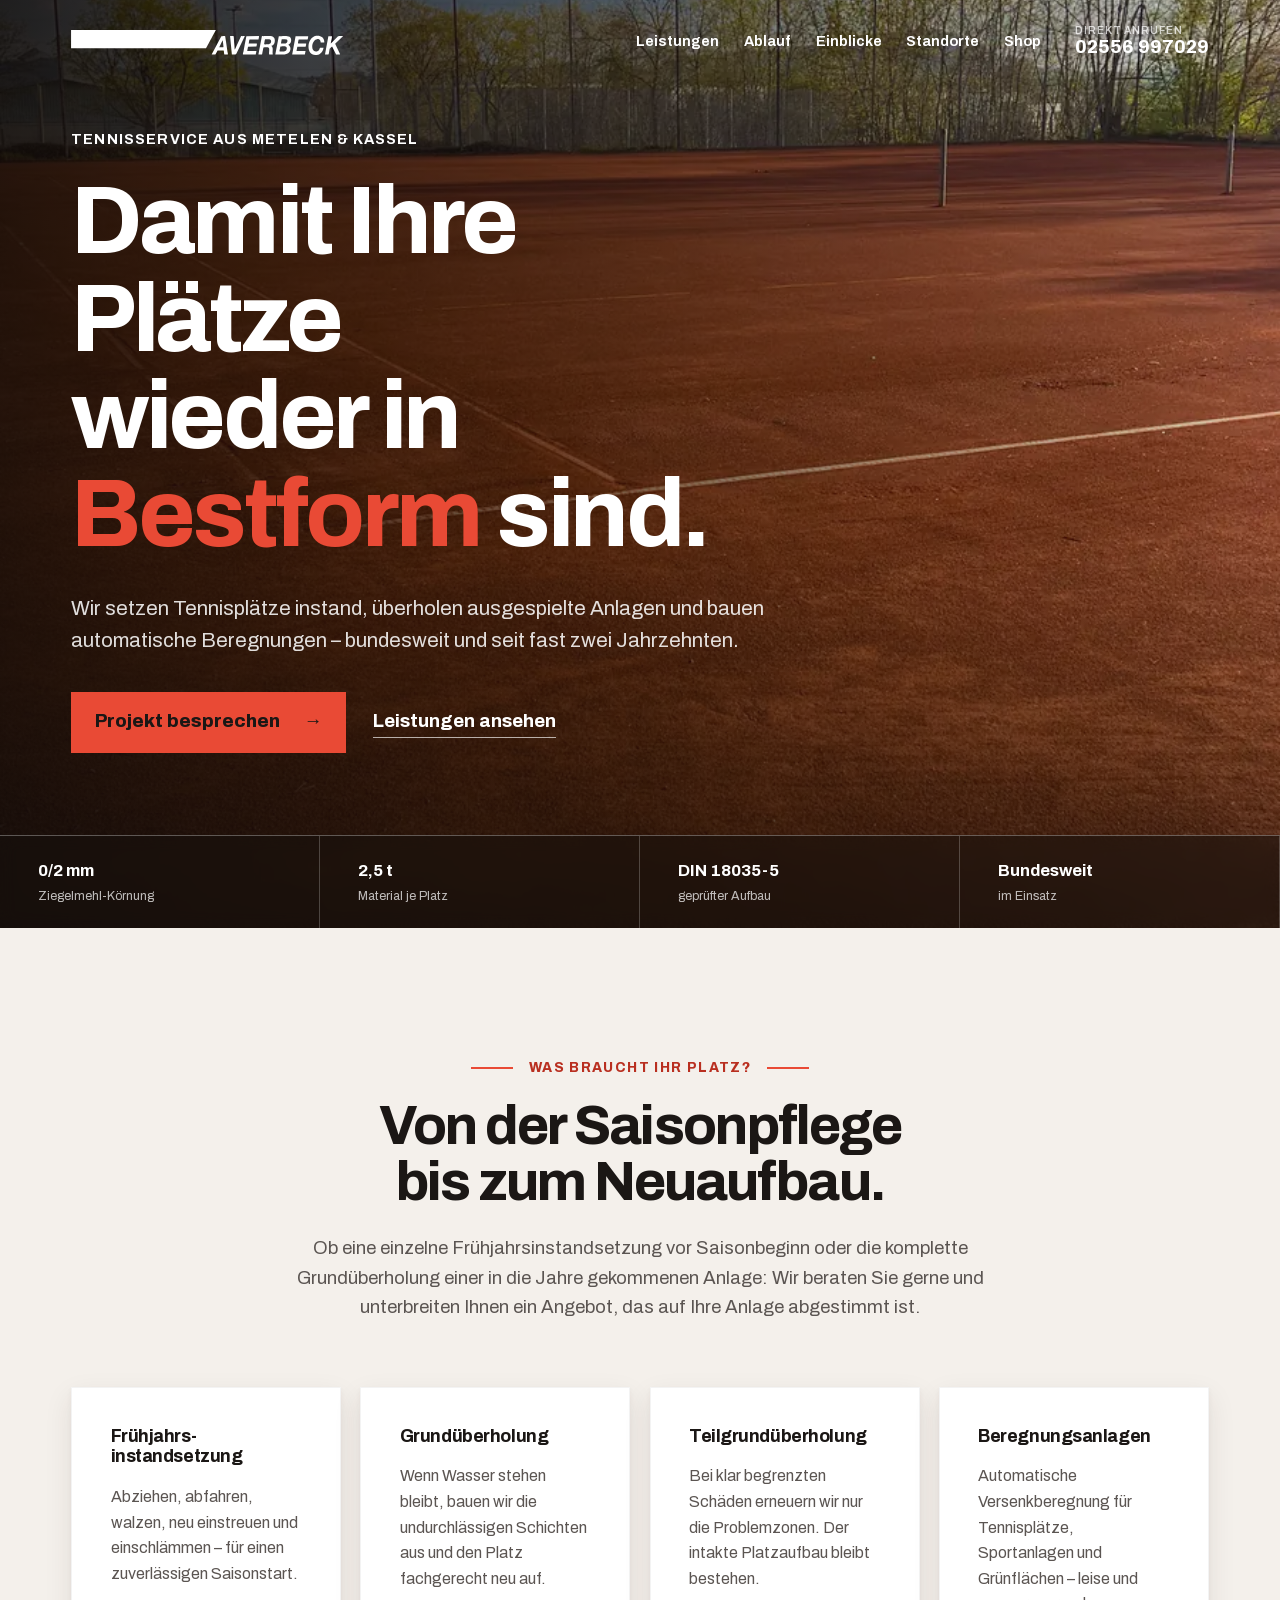
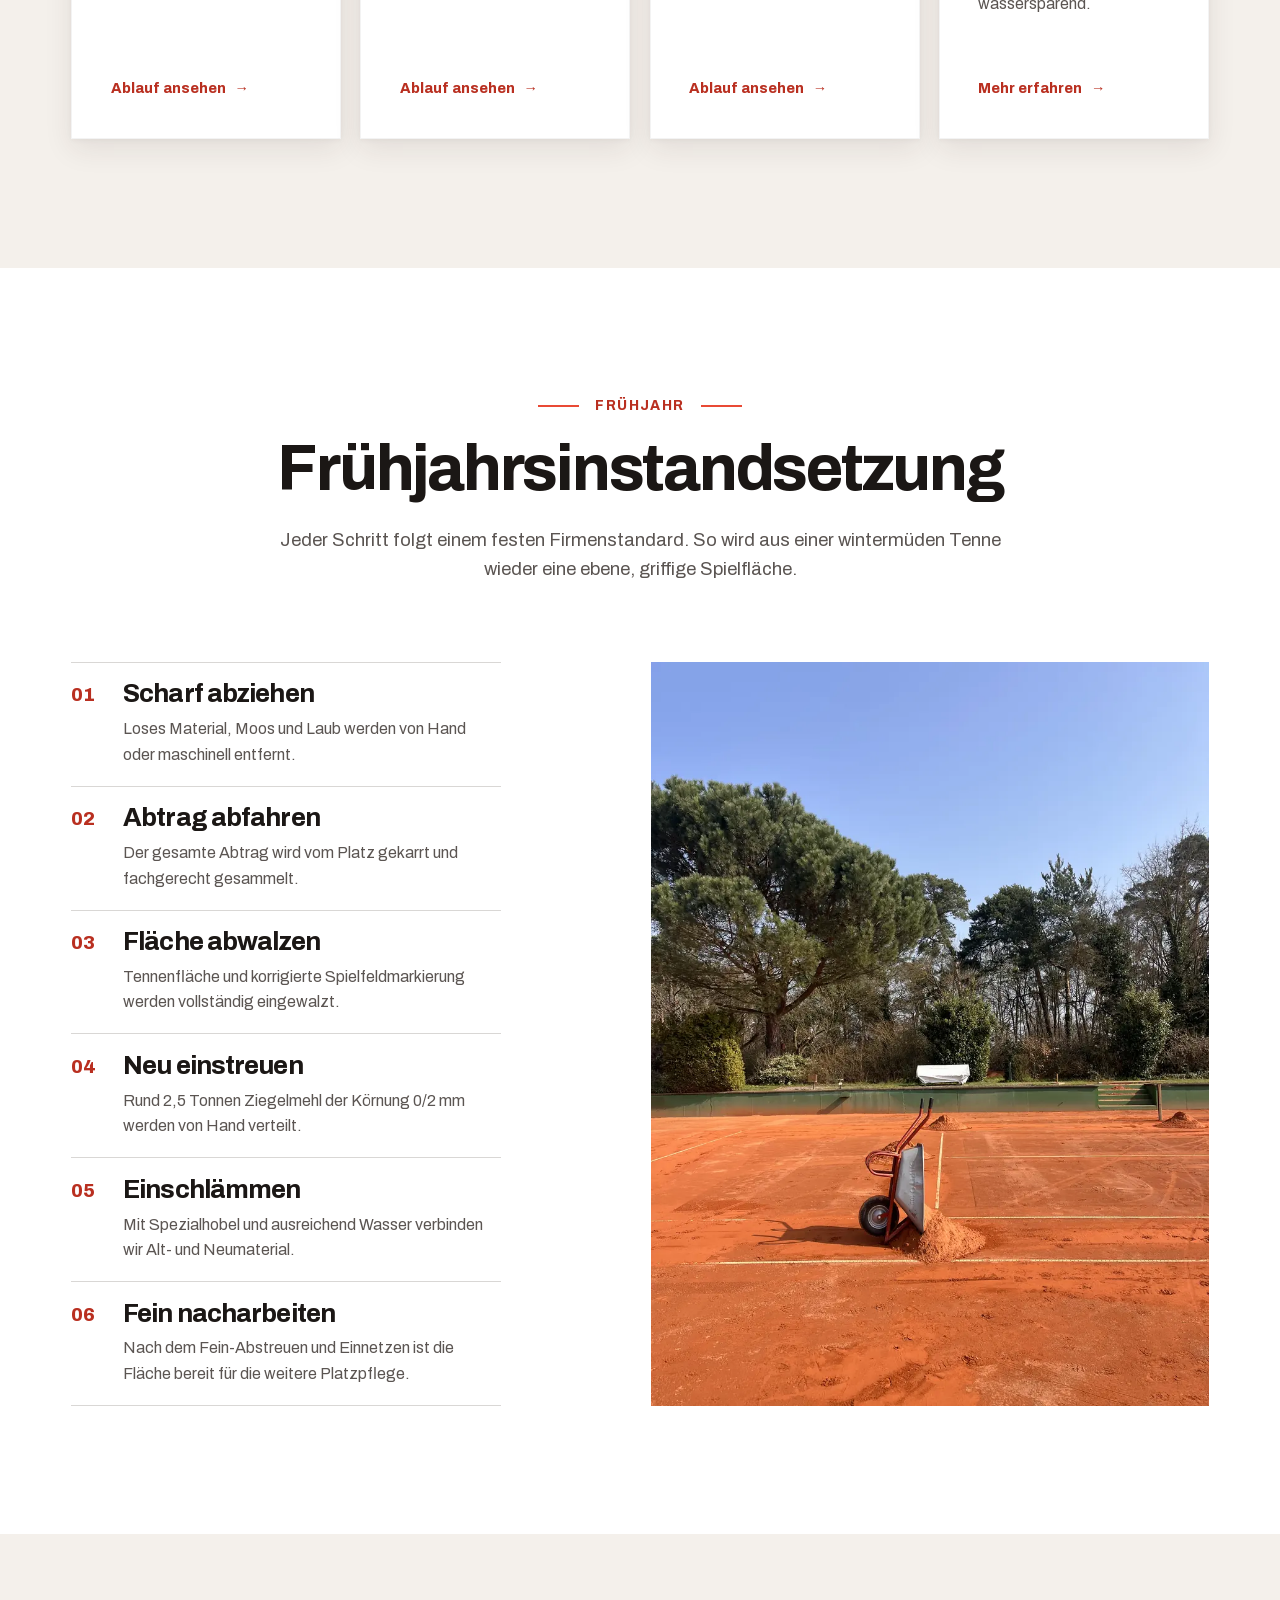
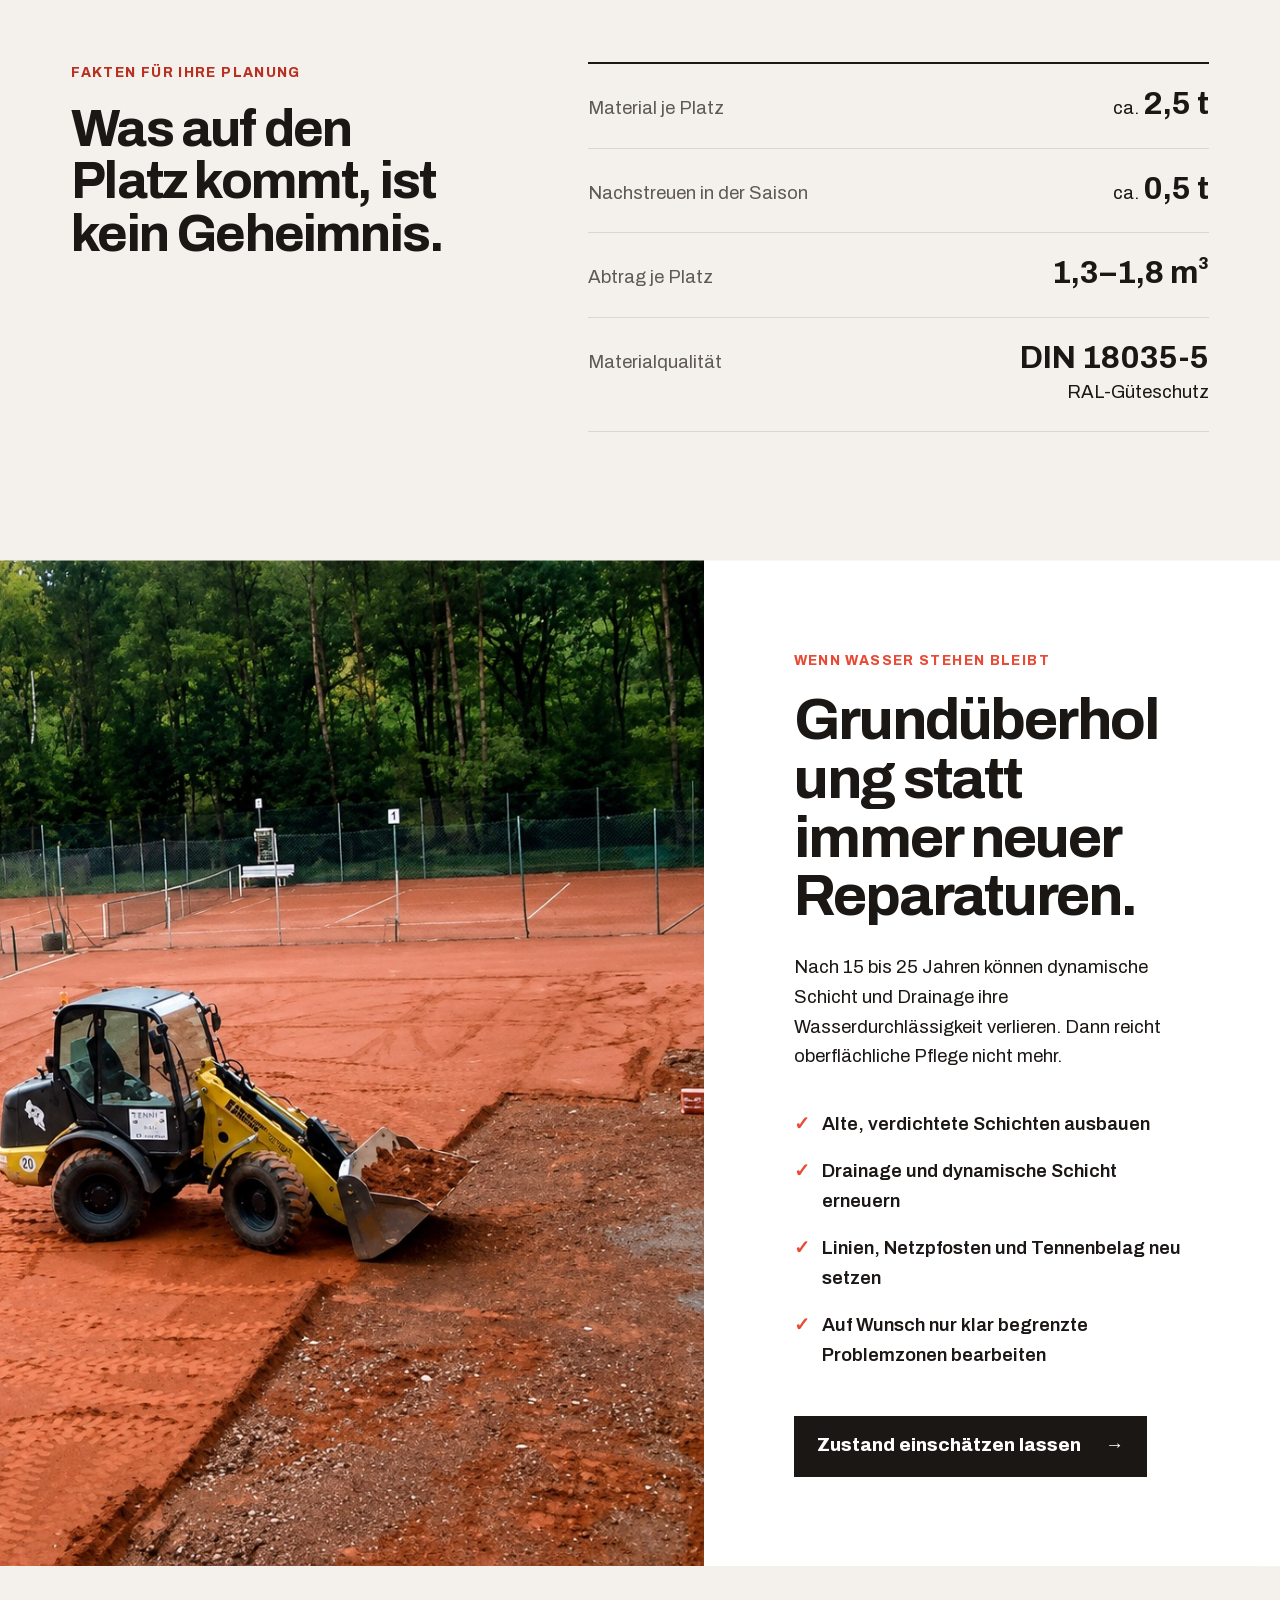
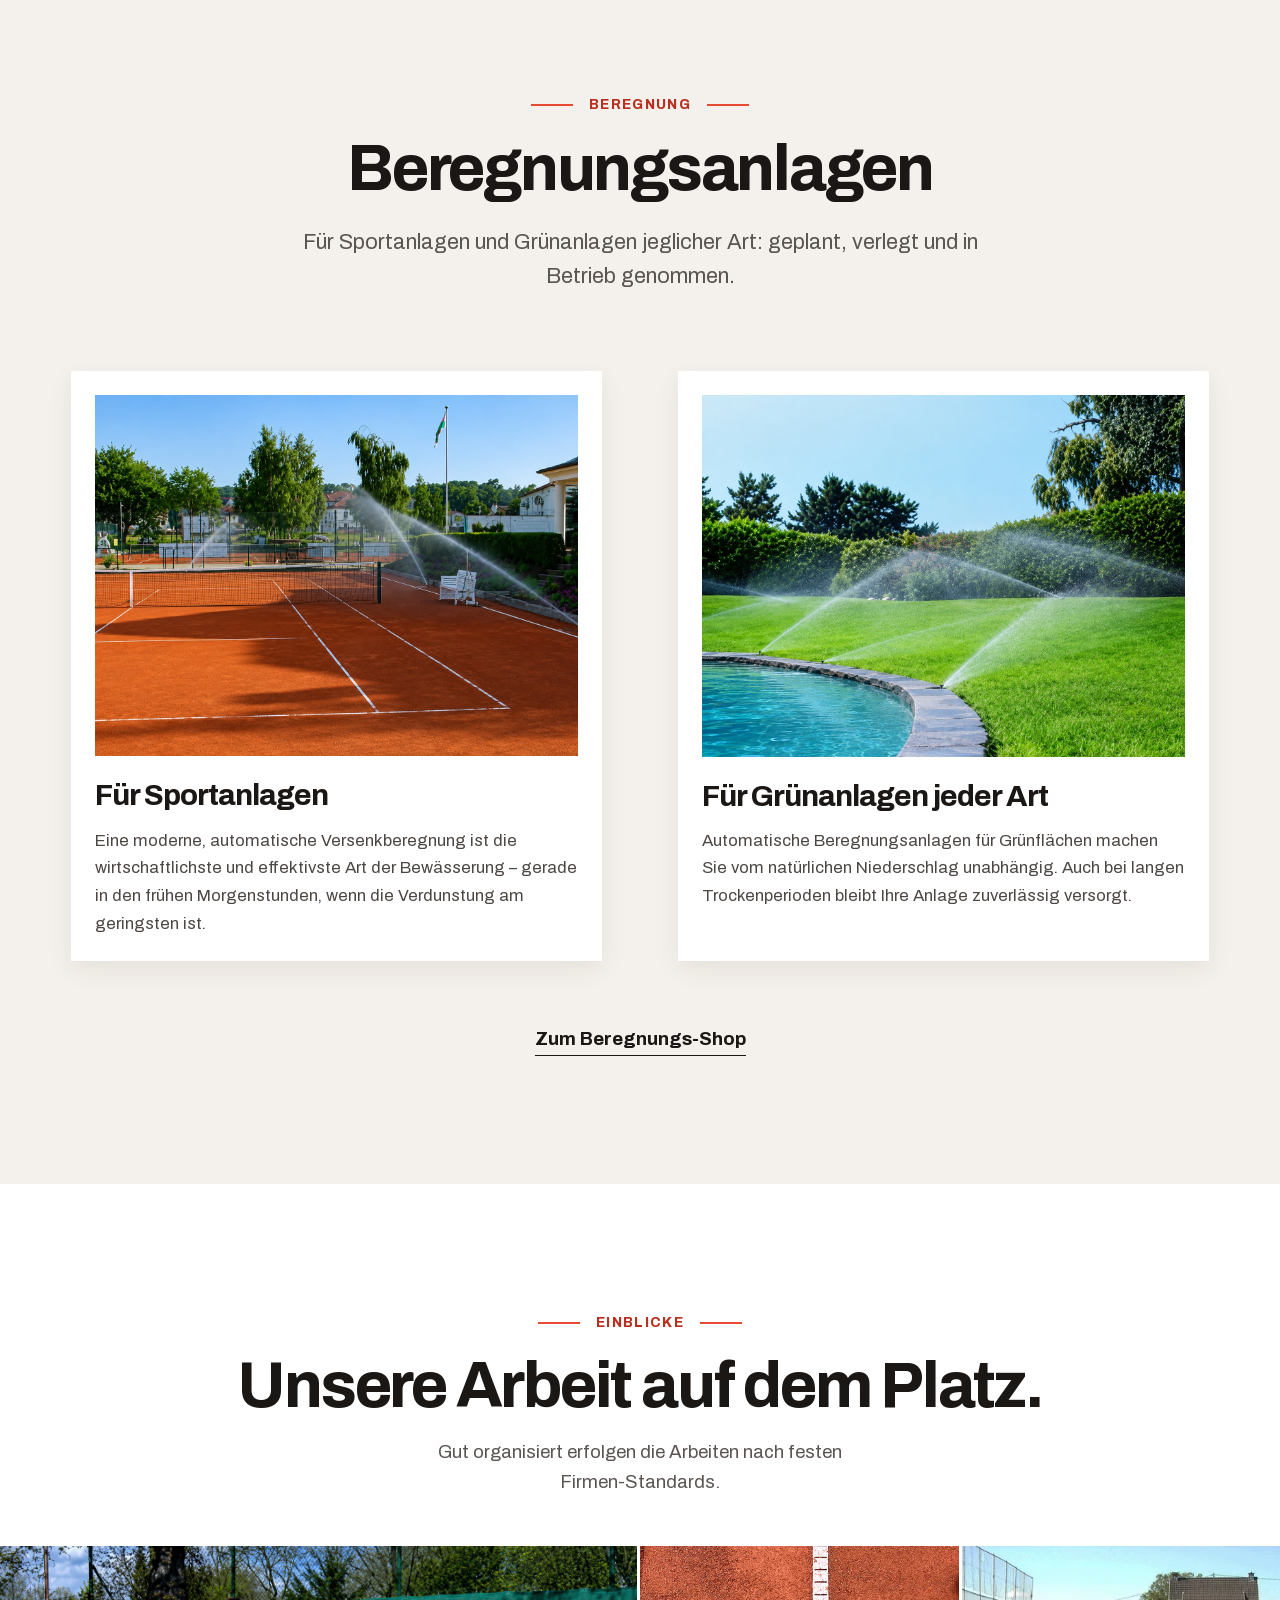
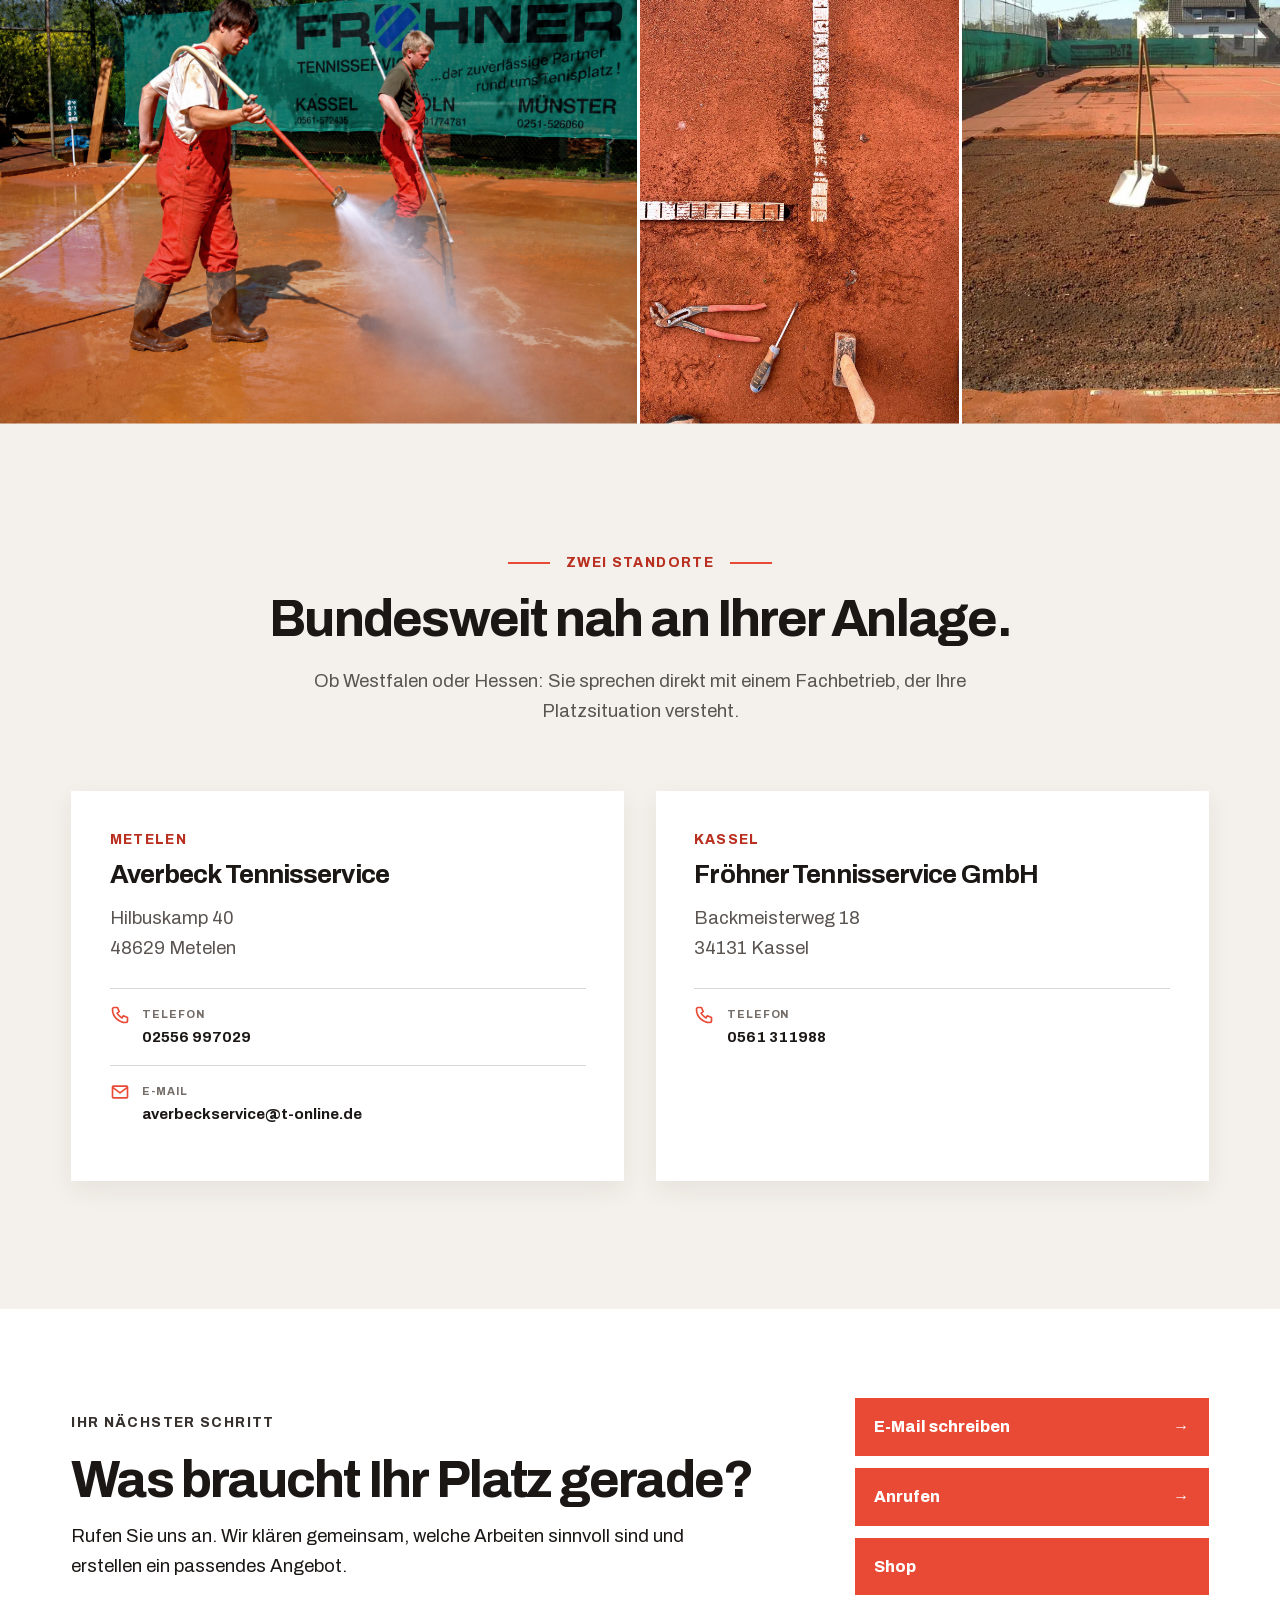
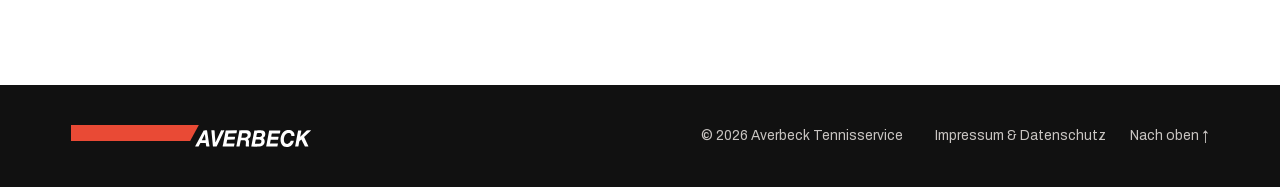
==== commit 35bc9d12: "Prevent mobile text overflow" ====
--- a/index.html
+++ b/index.html
@@ -85,7 +85,7 @@
       <div class="shell">
         <div class="process__head">
           <p class="label label--light">Frühjahr</p>
-          <h2>Frühjahrsinstandsetzung</h2>
+          <h2>Frühjahrs&shy;instandsetzung</h2>
           <p>Jeder Schritt folgt einem festen Firmenstandard. So wird aus einer wintermüden Tenne wieder eine ebene, griffige Spielfläche.</p>
         </div>
         <div class="process__body">
@@ -131,7 +131,7 @@
     <section class="water shell" id="beregnung">
       <div class="water__head">
         <p class="label">Beregnung</p>
-        <h2>Beregnungsanlagen</h2>
+        <h2>Beregnungs&shy;anlagen</h2>
         <p>Für Sportanlagen und Grünanlagen jeglicher Art: geplant, verlegt und in Betrieb genommen.</p>
       </div>
       <div class="water__grid">
--- a/assets/css/style.css
+++ b/assets/css/style.css
@@ -1,12 +1,12 @@
 @font-face{font-family:Archivo;src:url('../fonts/archivo-latin.woff2') format('woff2');font-weight:400 800;font-display:swap}
 :root{--red:#e94a35;--red-dark:#b92f20;--ink:#1b1715;--ink-2:#37312e;--white:#fff;--off:#f5f5f4;--line:#d9d7d5;--max:1240px;--gutter:clamp(1.25rem,4vw,3.5rem);--space:clamp(5rem,10vw,9rem);--ease:cubic-bezier(.16,1,.3,1);--sticky:20;--nav:30;--skip:50}
 *{box-sizing:border-box}
-html{min-width:100%;background:#111;scroll-behavior:smooth;scroll-padding-top:5rem;-webkit-text-size-adjust:100%}
-body{width:100%;min-width:320px;min-height:100dvh;margin:0;background:var(--white);color:var(--ink);font-family:Archivo,Arial,sans-serif;font-size:clamp(1.05rem,1rem + .2vw,1.18rem);line-height:1.6;-webkit-font-smoothing:antialiased;overflow-x:hidden}
+html{overflow-x:hidden;scroll-behavior:smooth;scroll-padding-top:5rem;-webkit-text-size-adjust:100%}
+body{margin:0;background:var(--white);color:var(--ink);font-family:Archivo,Arial,sans-serif;font-size:clamp(1.05rem,1rem + .2vw,1.18rem);line-height:1.6;-webkit-font-smoothing:antialiased;overflow-x:hidden}
 img{display:block;width:100%;height:auto}
 a{color:inherit;text-underline-offset:4px}
-p{margin:0;max-width:68ch;text-wrap:pretty}
-h1,h2,h3{margin:0;font-weight:730;line-height:1.02;letter-spacing:-.035em;text-wrap:balance}
+p{min-width:0;margin:0;max-width:68ch;overflow-wrap:anywhere;text-wrap:pretty}
+h1,h2,h3{max-width:100%;margin:0;font-weight:730;line-height:1.02;letter-spacing:-.035em;overflow-wrap:anywhere;hyphens:auto;text-wrap:balance}
 h1{font-size:clamp(3.25rem,8.5vw,6rem)}
 h2{font-size:clamp(2.5rem,5vw,4.5rem)}
 h3{font-size:clamp(1.35rem,2vw,1.8rem)}
@@ -85,7 +85,7 @@
 .contact{padding-block:clamp(4rem,7vw,6rem);background:var(--white);color:var(--ink)}
 .contact__inner{display:grid;grid-template-columns:minmax(0,1.25fr) minmax(16rem,.65fr);gap:clamp(2rem,8vw,7rem);align-items:center}.contact .label{color:var(--ink-2)}.contact h2{font-size:clamp(2.5rem,4vw,4rem)}.contact p:not(.label){margin-top:1rem}
 .contact-actions{display:grid;gap:.75rem}.contact-actions a{display:flex;align-items:center;justify-content:space-between;gap:1rem;min-height:3.6rem;padding:.85rem 1.1rem;background:var(--red);border:2px solid var(--red);color:var(--white);font-size:1rem;font-weight:780;text-decoration:none;transition:transform .25s var(--ease),background .25s}.contact-actions a:hover{transform:translateY(-.2rem);background:#f25a44}.contact-actions b{color:inherit;transition:transform .2s}.contact-actions a:hover b{transform:translateX(.25rem)}
-main,.hero,.footer{width:100%;max-width:none}.footer{padding-block:2.5rem;background:#111;color:#c9c5c2;font-size:.86rem;box-shadow:0 0 0 100vmax #111;clip-path:inset(0 -100vmax)}.footer__inner{display:flex;align-items:center;gap:2rem}.footer img{width:15rem;margin-right:auto}.footer nav{display:flex;gap:1.5rem}.footer a{text-decoration:none}.footer a:hover{text-decoration:underline}
+main,.hero,.footer{width:100%;max-width:none}.footer{padding-block:2.5rem;background:#111;color:#c9c5c2;font-size:.86rem}.footer__inner{display:flex;align-items:center;gap:2rem}.footer img{width:15rem;margin-right:auto}.footer nav{display:flex;gap:1.5rem}.footer a{text-decoration:none}.footer a:hover{text-decoration:underline}
 @media(max-width:1050px){.phone--head{display:none}.nav a{padding:.5rem}.logo{width:15rem}.facts,.locations{gap:3.5rem}.service-list{grid-template-columns:repeat(2,minmax(0,1fr))}.process__body{gap:3rem}.contact__inner{grid-template-columns:minmax(0,1.25fr) minmax(15rem,.65fr)}}
 @media(max-width:800px){.header__inner{height:4.5rem}.logo{width:min(15rem,65vw)}.menu{display:grid;grid-template-columns:repeat(3,1.2rem);gap:0;padding:.6rem 0;cursor:pointer}.menu span{grid-row:1;display:block;width:1.2rem;height:2px;background:currentColor}.menu b{grid-column:1/-1;font-size:.62rem;text-transform:uppercase;letter-spacing:.08em}.nav{position:fixed;inset:4.5rem 0 auto;display:none;flex-direction:column;align-items:stretch;padding:1rem var(--gutter) 2rem;background:var(--white);color:var(--ink);border-bottom:1px solid var(--line)}.header.is-open .nav{display:flex}.nav a{padding:1rem 0;border-bottom:1px solid var(--line);font-size:1.05rem}.hero{min-height:840px}.hero__content{padding-bottom:15rem}.hero__shade{background:linear-gradient(90deg,rgba(16,11,9,.83),rgba(16,11,9,.25)),linear-gradient(0deg,rgba(16,11,9,.75),transparent 55%)}.hero__rail{grid-template-columns:1fr 1fr}.hero__rail div{padding:1rem 1.25rem}.hero__rail div:nth-child(2){border-right:0}.hero__rail div:nth-child(-n+2){border-bottom:1px solid rgba(255,255,255,.22)}.facts{grid-template-columns:1fr}.process__body,.water__grid,.location-cards{grid-template-columns:1fr}.process__image{position:static;height:auto}.process__image img{position:static;width:100%;height:auto}.rebuild{grid-template-columns:1fr}.rebuild__photo{height:55vw;min-height:360px}.gallery{grid-template-columns:1fr 1fr}.gallery__wide{grid-column:1/-1}.gallery figure{min-height:380px}.footer__inner{flex-wrap:wrap}.footer p{order:3;flex-basis:100%}}
 @media(max-width:560px){h1{font-size:clamp(3rem,15vw,4.5rem)}.hero{min-height:760px}.hero__content{justify-content:flex-start;padding-top:9rem}.hero__text{font-size:1.05rem}.actions{align-items:flex-start;flex-direction:column;gap:1.2rem}.problem{padding-top:5rem}.problem__lead{margin-bottom:2.5rem}.service-list{grid-template-columns:1fr}.service-list article{min-height:0}.facts dl div{display:block}.facts dd{margin-top:.3rem;text-align:left}.rebuild__photo{min-height:300px}.rebuild__copy{padding:4rem var(--gutter)}.water__head{margin-bottom:2.75rem}.water__card h3{margin-top:1.2rem}.work__head{display:block}.work__head>p{margin-top:1rem}.gallery{display:block}.gallery figure{min-height:0;aspect-ratio:4/3;margin-top:3px}.location-card{padding:1.5rem}.contact__inner{grid-template-columns:1fr}.contact__inner>div:first-child{grid-column:auto}.footer__inner{display:block}.footer img{margin-bottom:1.5rem}.footer nav{margin-top:1rem;flex-direction:column;gap:.5rem}}
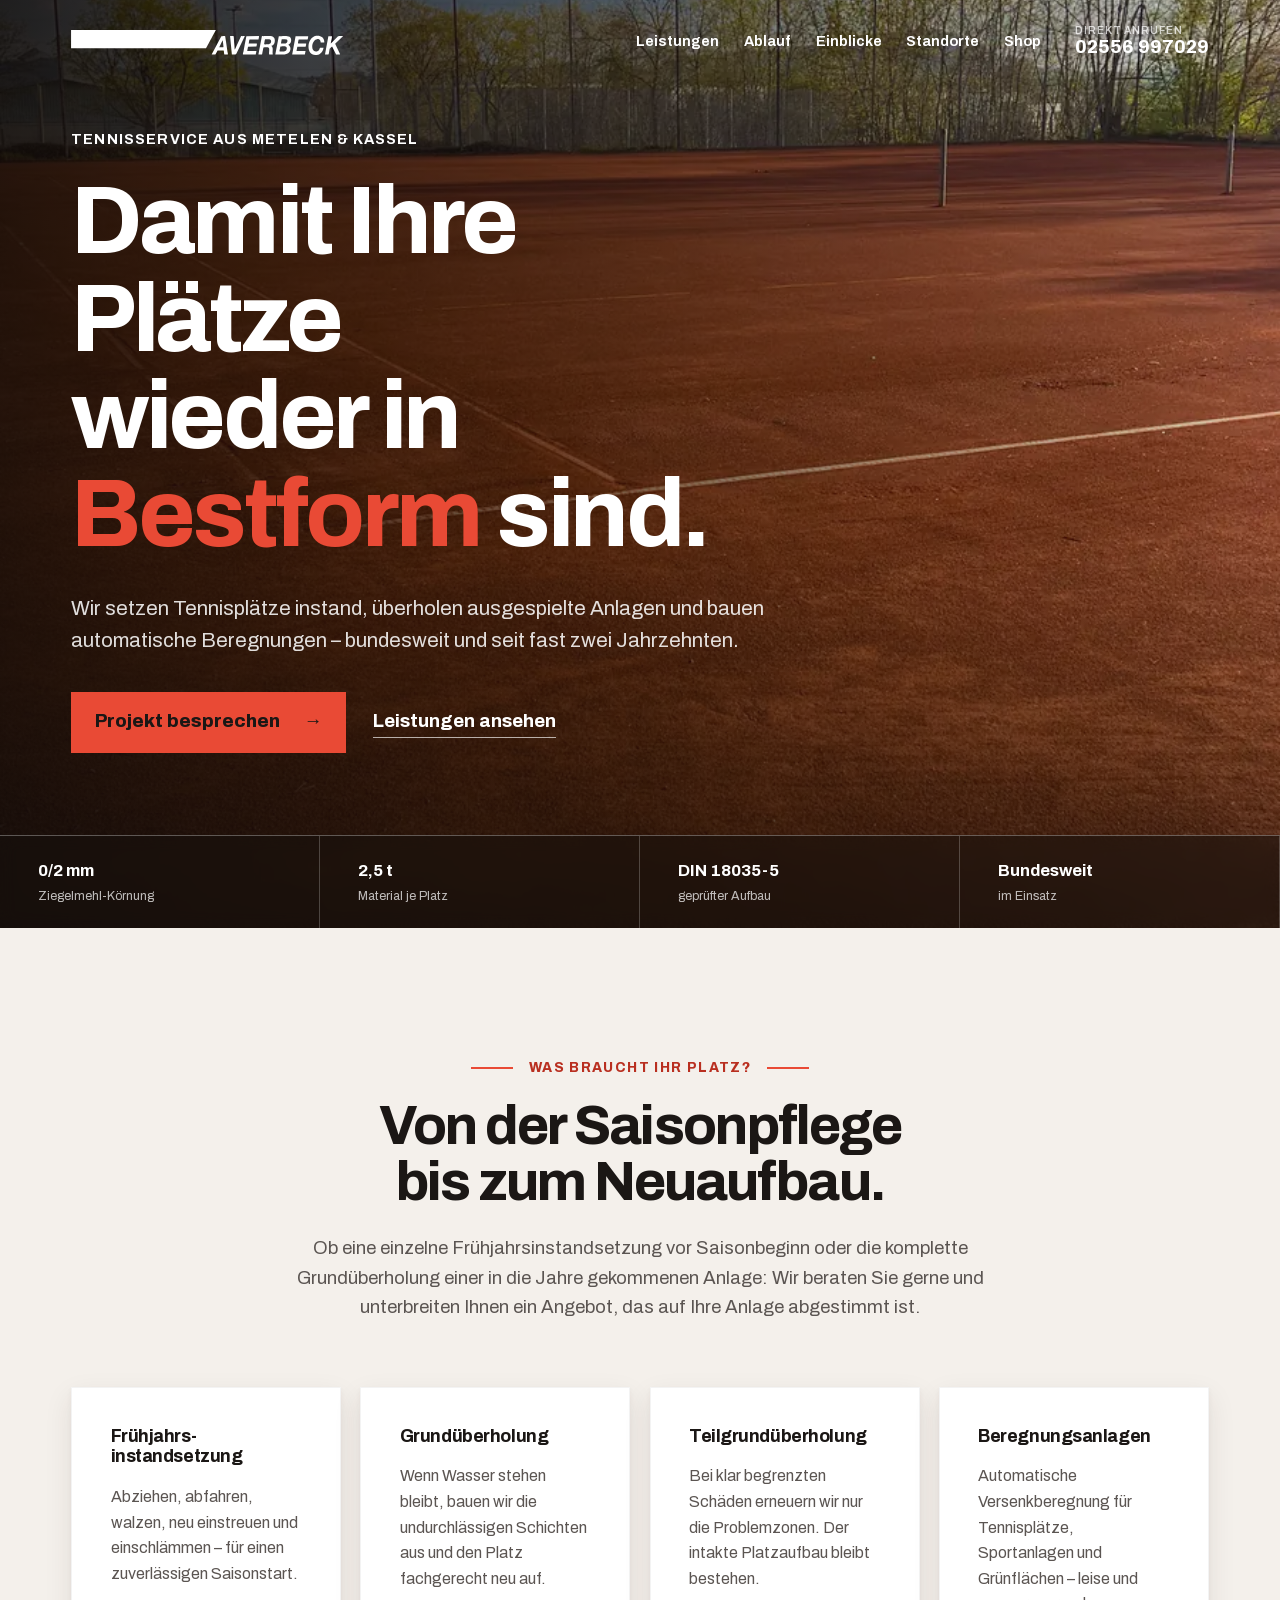
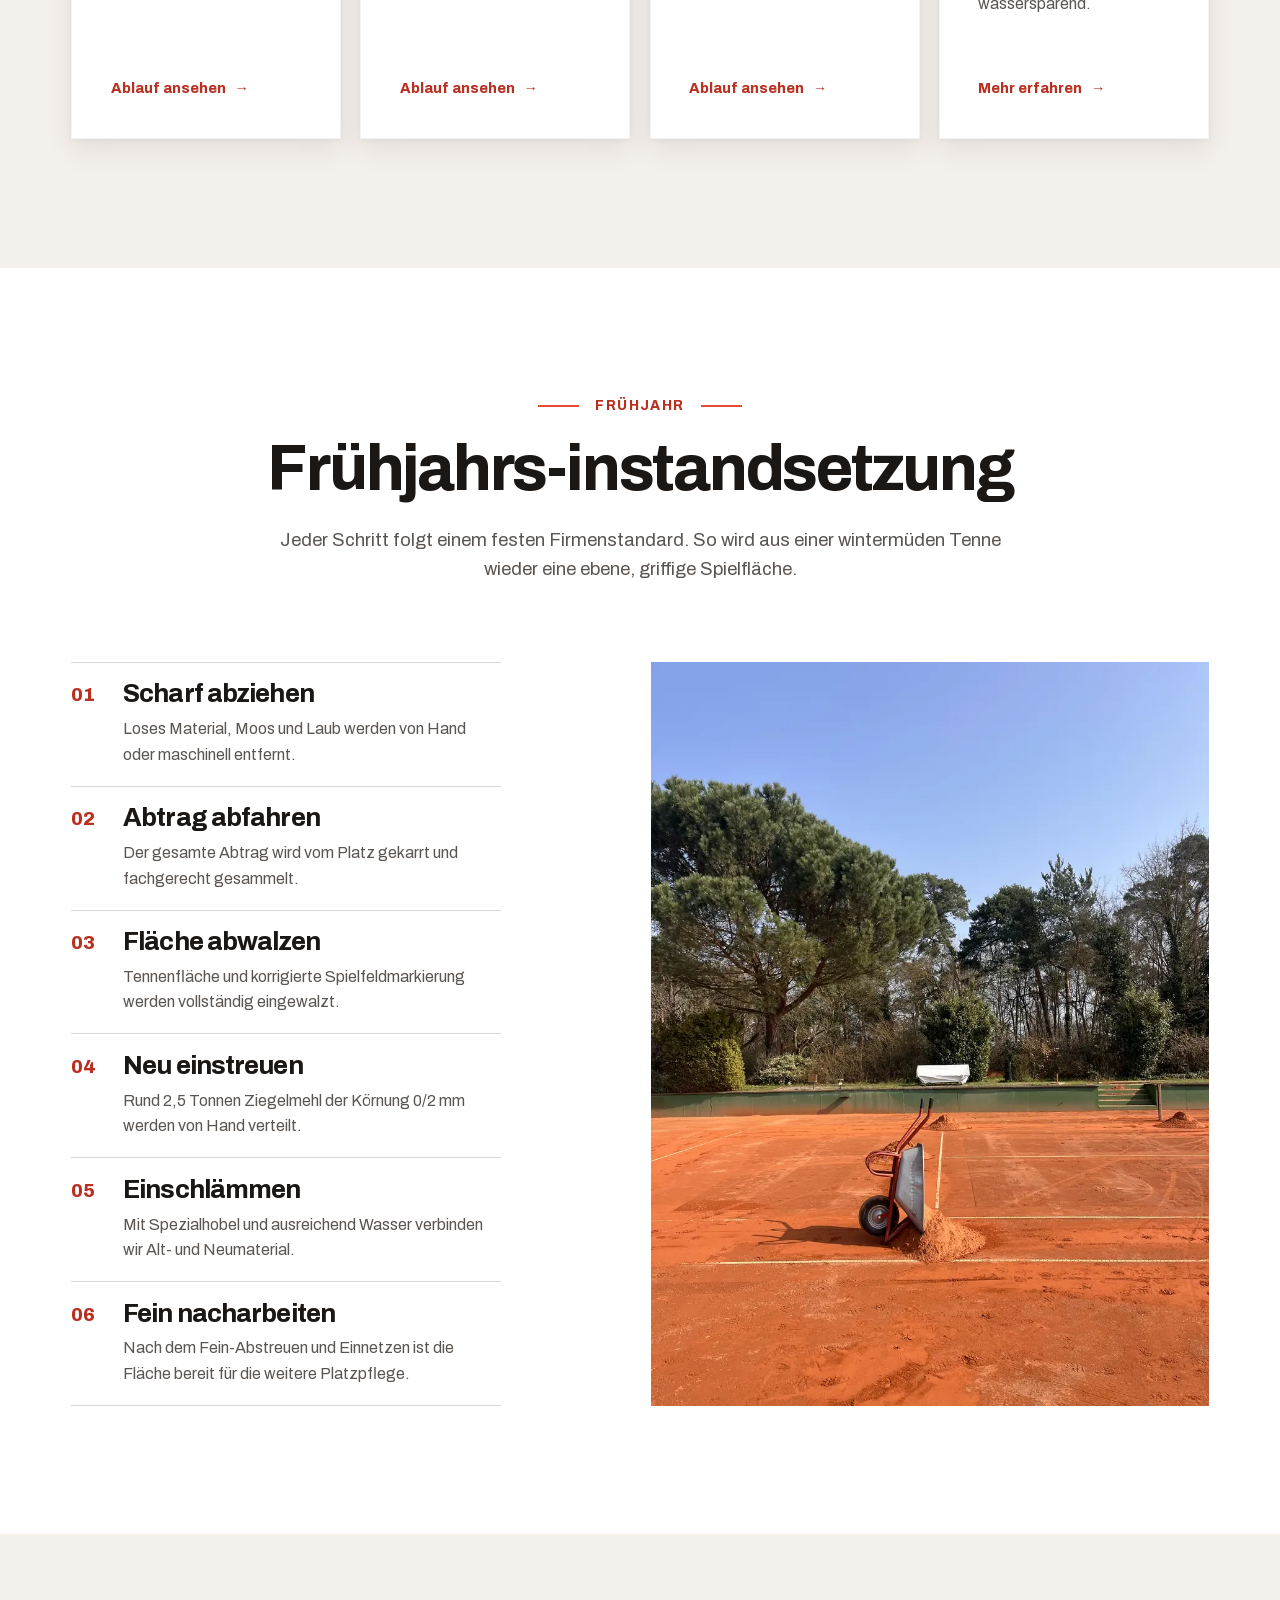
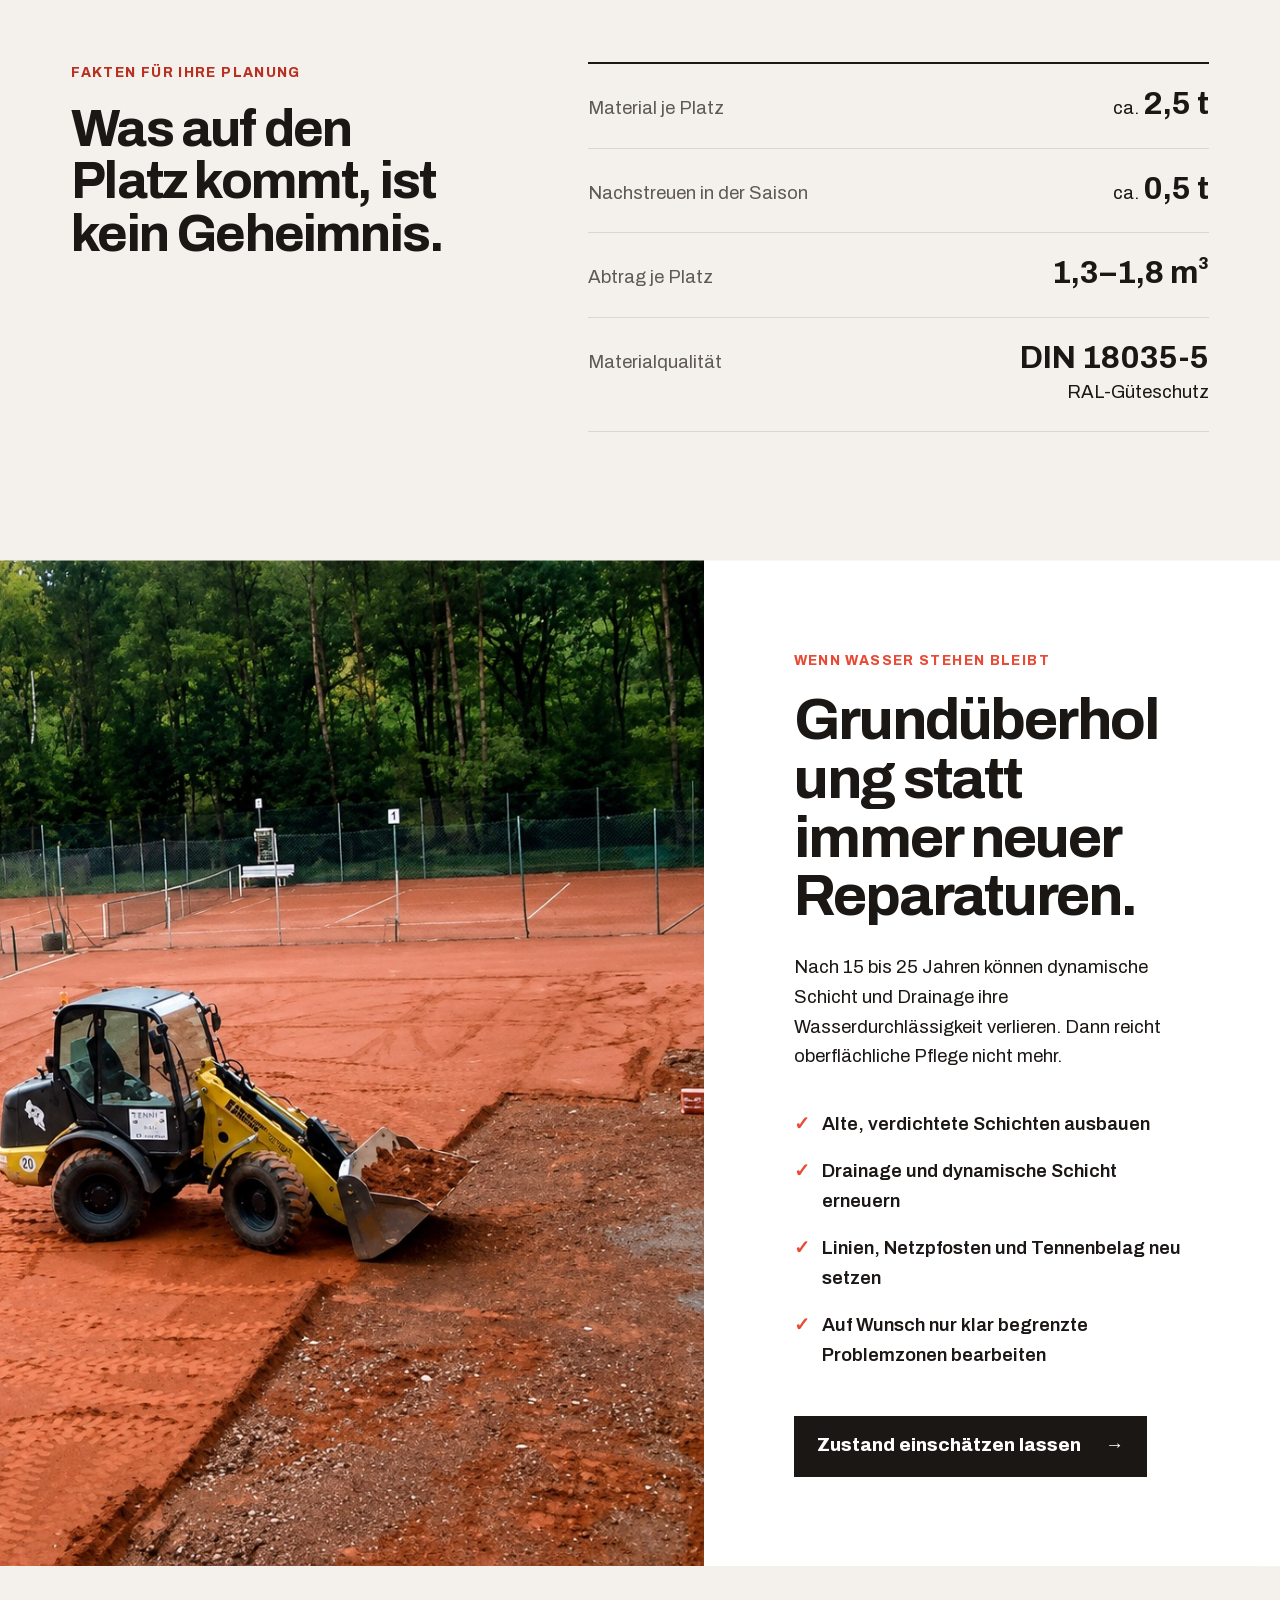
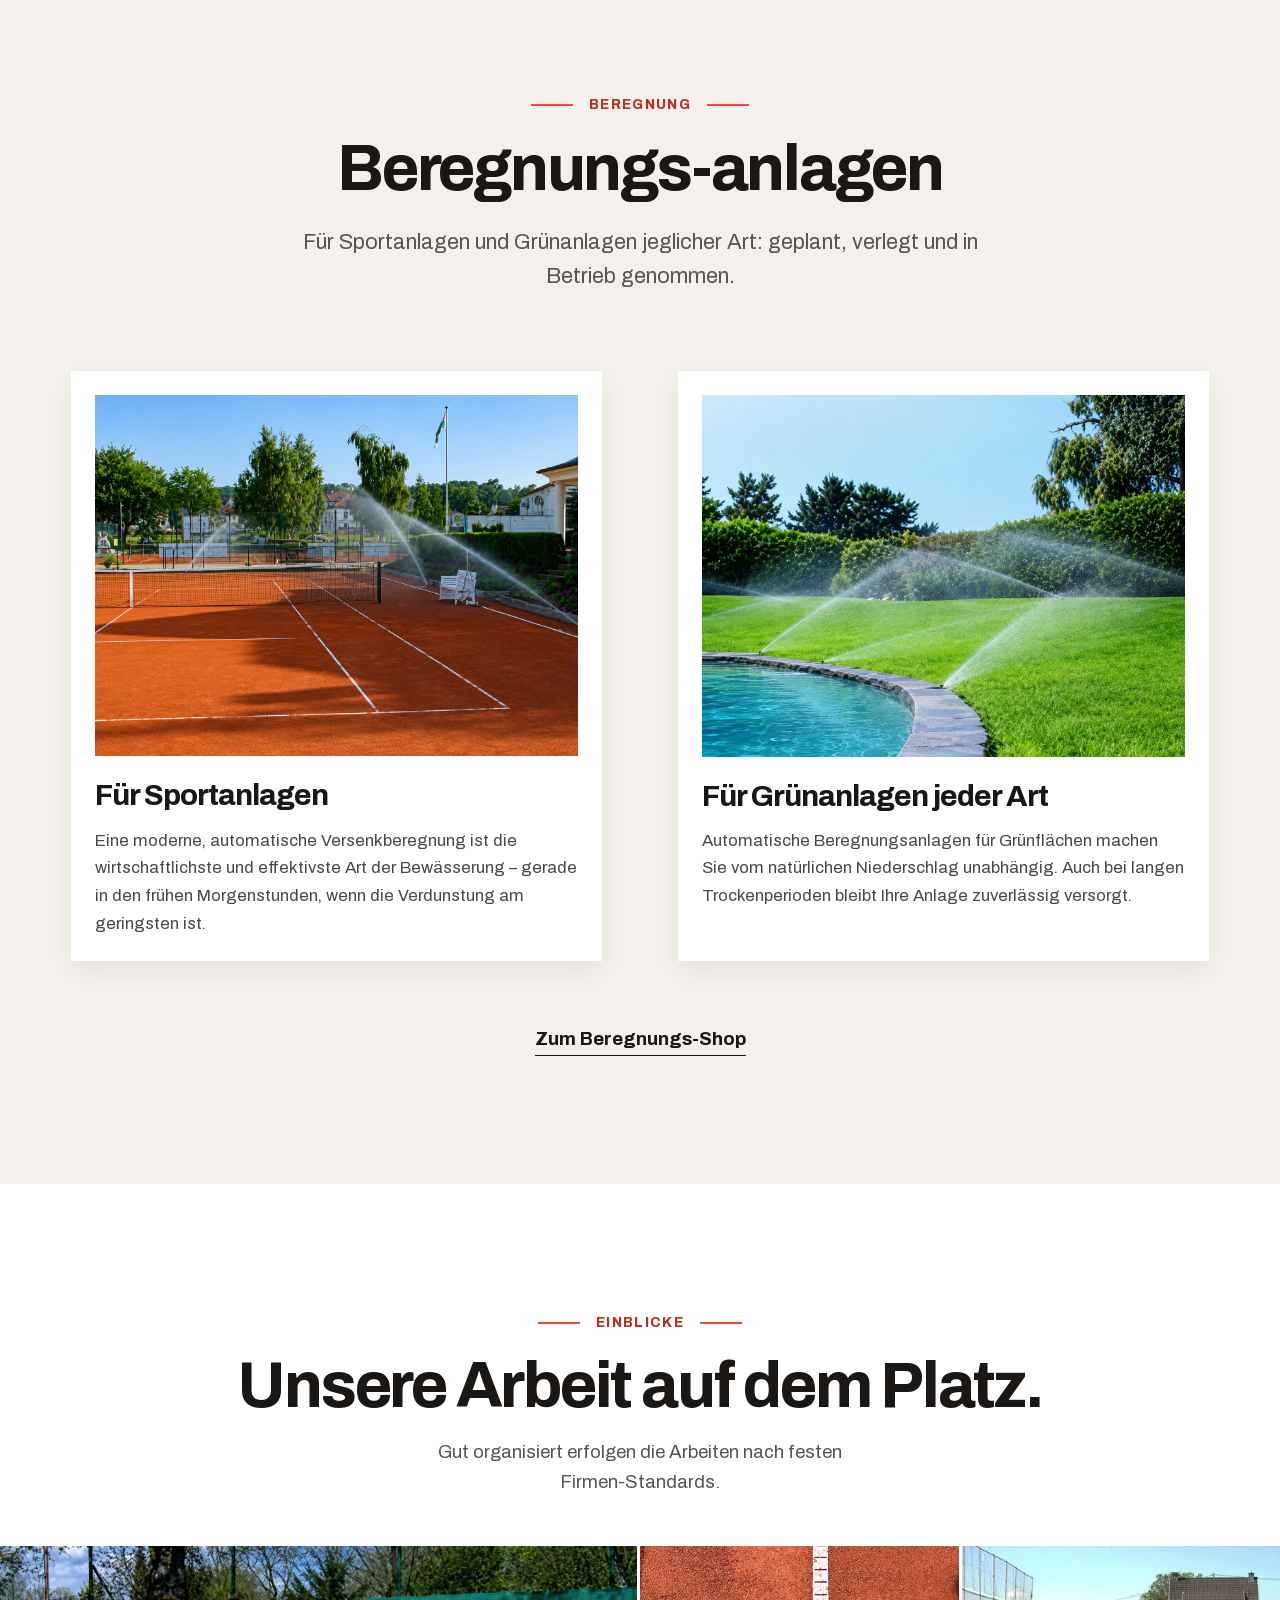
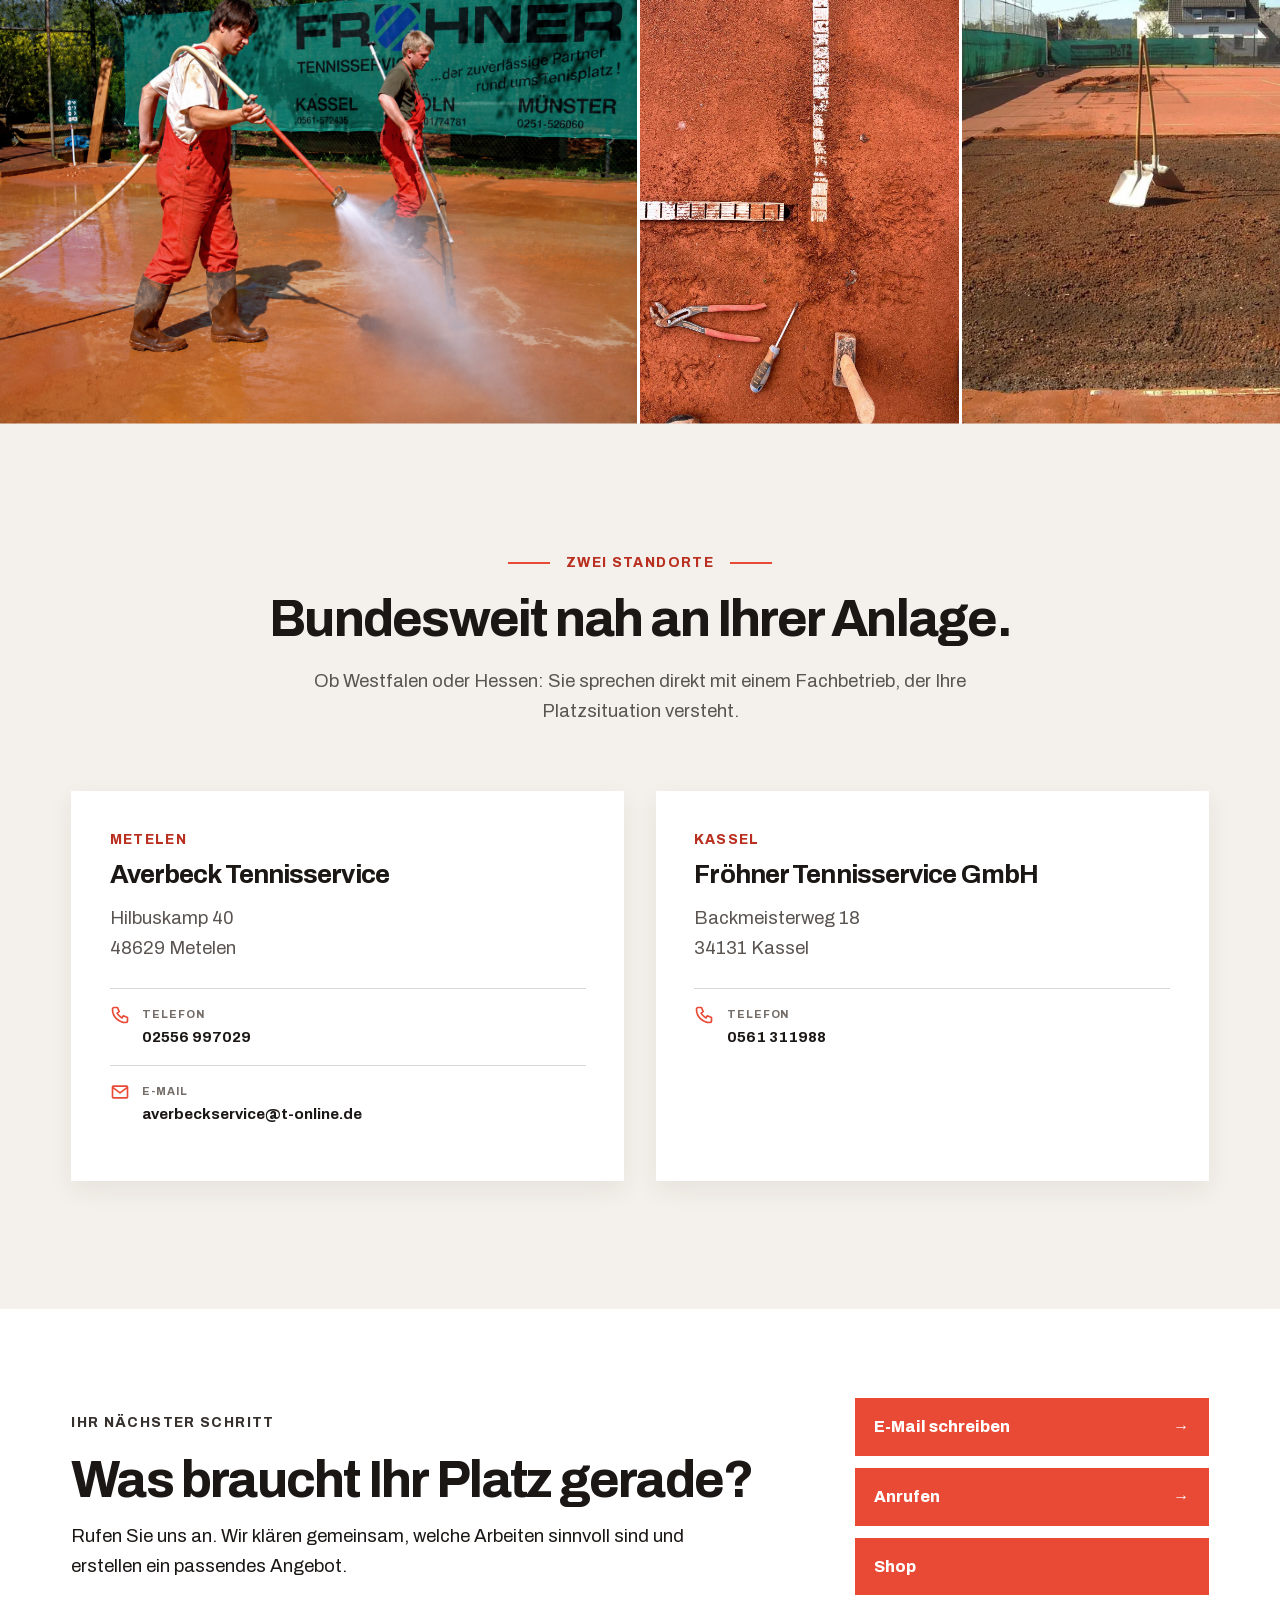
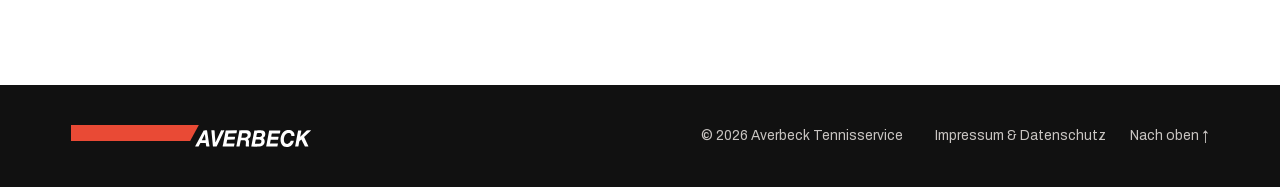
==== commit da96571f: "Set mobile heading breaks" ====
--- a/index.html
+++ b/index.html
@@ -85,7 +85,7 @@
       <div class="shell">
         <div class="process__head">
           <p class="label label--light">Frühjahr</p>
-          <h2>Frühjahrs&shy;instandsetzung</h2>
+          <h2>Frühjahrs-<span class="mobile-line">instandsetzung</span></h2>
           <p>Jeder Schritt folgt einem festen Firmenstandard. So wird aus einer wintermüden Tenne wieder eine ebene, griffige Spielfläche.</p>
         </div>
         <div class="process__body">
@@ -131,7 +131,7 @@
     <section class="water shell" id="beregnung">
       <div class="water__head">
         <p class="label">Beregnung</p>
-        <h2>Beregnungs&shy;anlagen</h2>
+        <h2>Beregnungs-<span class="mobile-line">anlagen</span></h2>
         <p>Für Sportanlagen und Grünanlagen jeglicher Art: geplant, verlegt und in Betrieb genommen.</p>
       </div>
       <div class="water__grid">
--- a/assets/css/style.css
+++ b/assets/css/style.css
@@ -89,4 +89,6 @@
 @media(max-width:1050px){.phone--head{display:none}.nav a{padding:.5rem}.logo{width:15rem}.facts,.locations{gap:3.5rem}.service-list{grid-template-columns:repeat(2,minmax(0,1fr))}.process__body{gap:3rem}.contact__inner{grid-template-columns:minmax(0,1.25fr) minmax(15rem,.65fr)}}
 @media(max-width:800px){.header__inner{height:4.5rem}.logo{width:min(15rem,65vw)}.menu{display:grid;grid-template-columns:repeat(3,1.2rem);gap:0;padding:.6rem 0;cursor:pointer}.menu span{grid-row:1;display:block;width:1.2rem;height:2px;background:currentColor}.menu b{grid-column:1/-1;font-size:.62rem;text-transform:uppercase;letter-spacing:.08em}.nav{position:fixed;inset:4.5rem 0 auto;display:none;flex-direction:column;align-items:stretch;padding:1rem var(--gutter) 2rem;background:var(--white);color:var(--ink);border-bottom:1px solid var(--line)}.header.is-open .nav{display:flex}.nav a{padding:1rem 0;border-bottom:1px solid var(--line);font-size:1.05rem}.hero{min-height:840px}.hero__content{padding-bottom:15rem}.hero__shade{background:linear-gradient(90deg,rgba(16,11,9,.83),rgba(16,11,9,.25)),linear-gradient(0deg,rgba(16,11,9,.75),transparent 55%)}.hero__rail{grid-template-columns:1fr 1fr}.hero__rail div{padding:1rem 1.25rem}.hero__rail div:nth-child(2){border-right:0}.hero__rail div:nth-child(-n+2){border-bottom:1px solid rgba(255,255,255,.22)}.facts{grid-template-columns:1fr}.process__body,.water__grid,.location-cards{grid-template-columns:1fr}.process__image{position:static;height:auto}.process__image img{position:static;width:100%;height:auto}.rebuild{grid-template-columns:1fr}.rebuild__photo{height:55vw;min-height:360px}.gallery{grid-template-columns:1fr 1fr}.gallery__wide{grid-column:1/-1}.gallery figure{min-height:380px}.footer__inner{flex-wrap:wrap}.footer p{order:3;flex-basis:100%}}
 @media(max-width:560px){h1{font-size:clamp(3rem,15vw,4.5rem)}.hero{min-height:760px}.hero__content{justify-content:flex-start;padding-top:9rem}.hero__text{font-size:1.05rem}.actions{align-items:flex-start;flex-direction:column;gap:1.2rem}.problem{padding-top:5rem}.problem__lead{margin-bottom:2.5rem}.service-list{grid-template-columns:1fr}.service-list article{min-height:0}.facts dl div{display:block}.facts dd{margin-top:.3rem;text-align:left}.rebuild__photo{min-height:300px}.rebuild__copy{padding:4rem var(--gutter)}.water__head{margin-bottom:2.75rem}.water__card h3{margin-top:1.2rem}.work__head{display:block}.work__head>p{margin-top:1rem}.gallery{display:block}.gallery figure{min-height:0;aspect-ratio:4/3;margin-top:3px}.location-card{padding:1.5rem}.contact__inner{grid-template-columns:1fr}.contact__inner>div:first-child{grid-column:auto}.footer__inner{display:block}.footer img{margin-bottom:1.5rem}.footer nav{margin-top:1rem;flex-direction:column;gap:.5rem}}
+@media(max-width:560px){.service-list article{align-items:center;text-align:center}.service-list article>div,.service-list p{max-width:30ch}.service-list a{align-self:center}}
+@media(max-width:560px){.mobile-line{display:block}}
 @media(prefers-reduced-motion:reduce){html{scroll-behavior:auto}*,*:before,*:after{transition-duration:.01ms!important;animation-duration:.01ms!important;animation-iteration-count:1!important}}
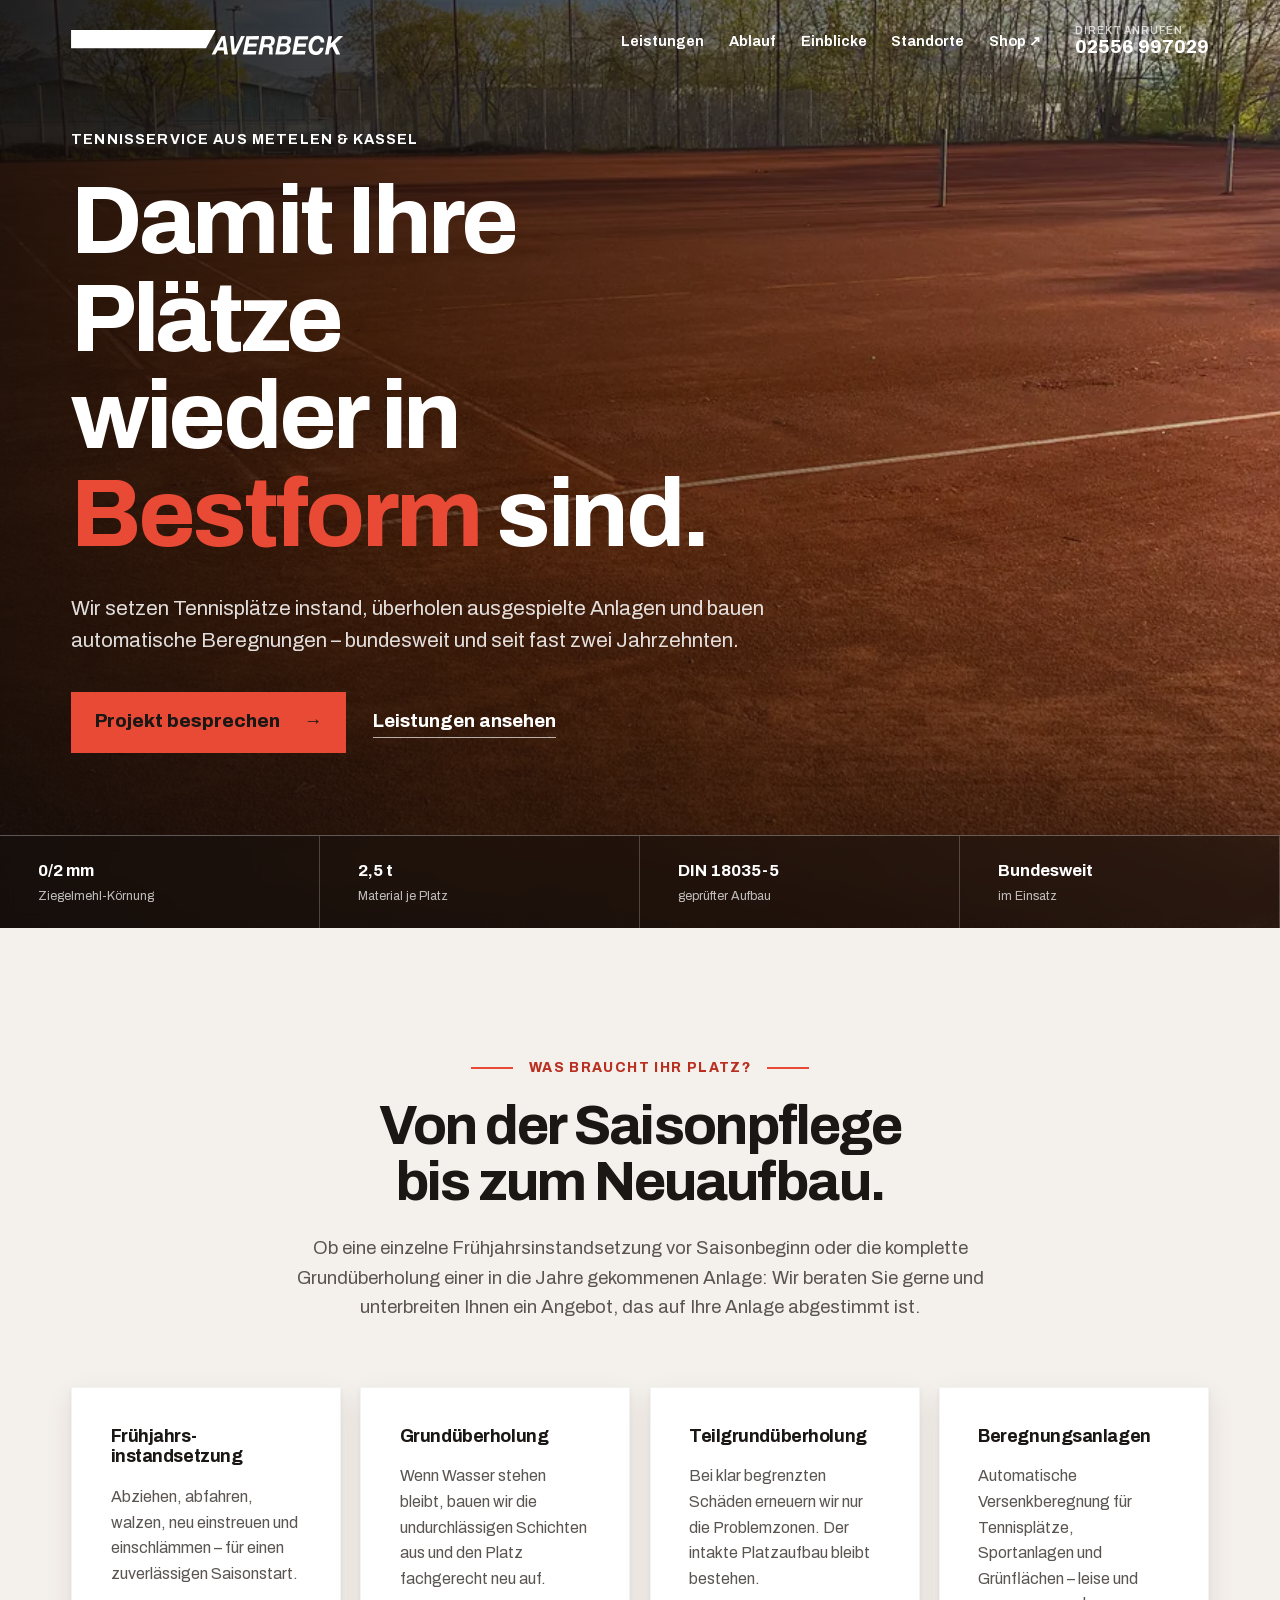
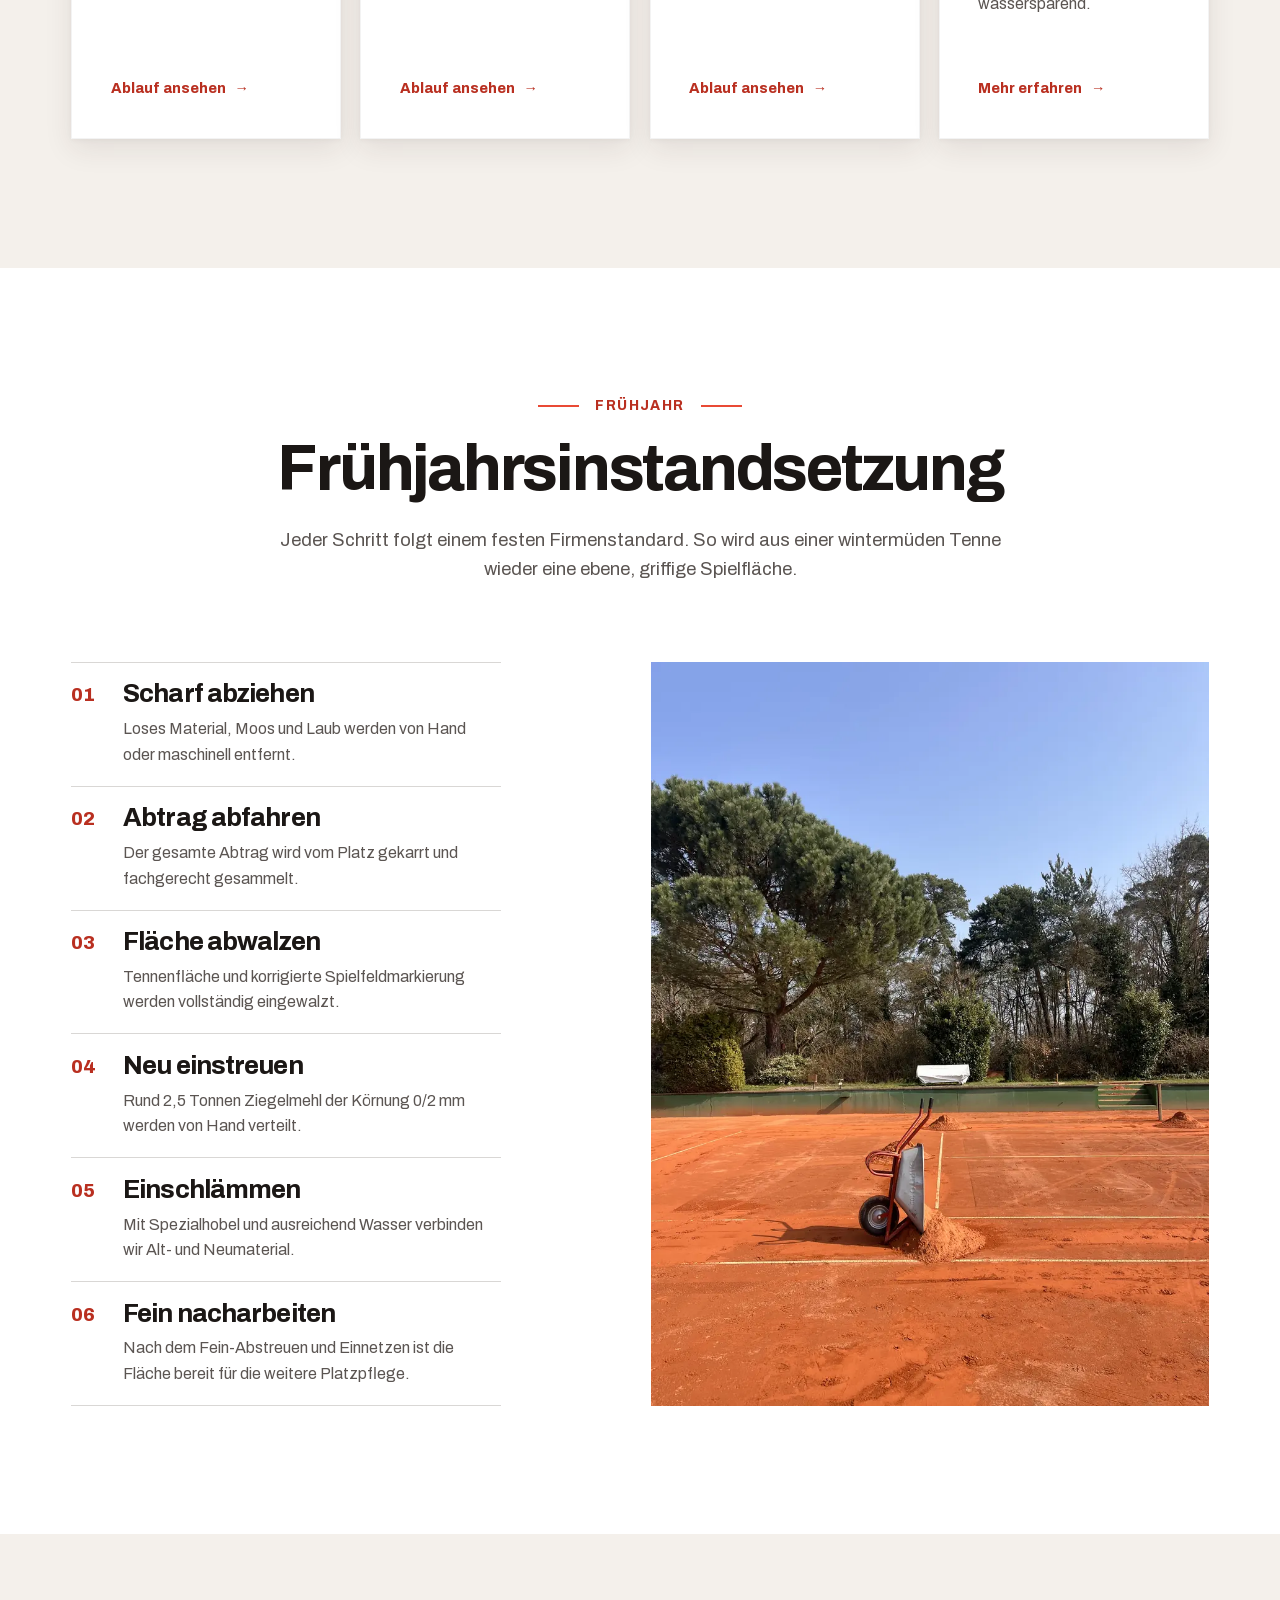
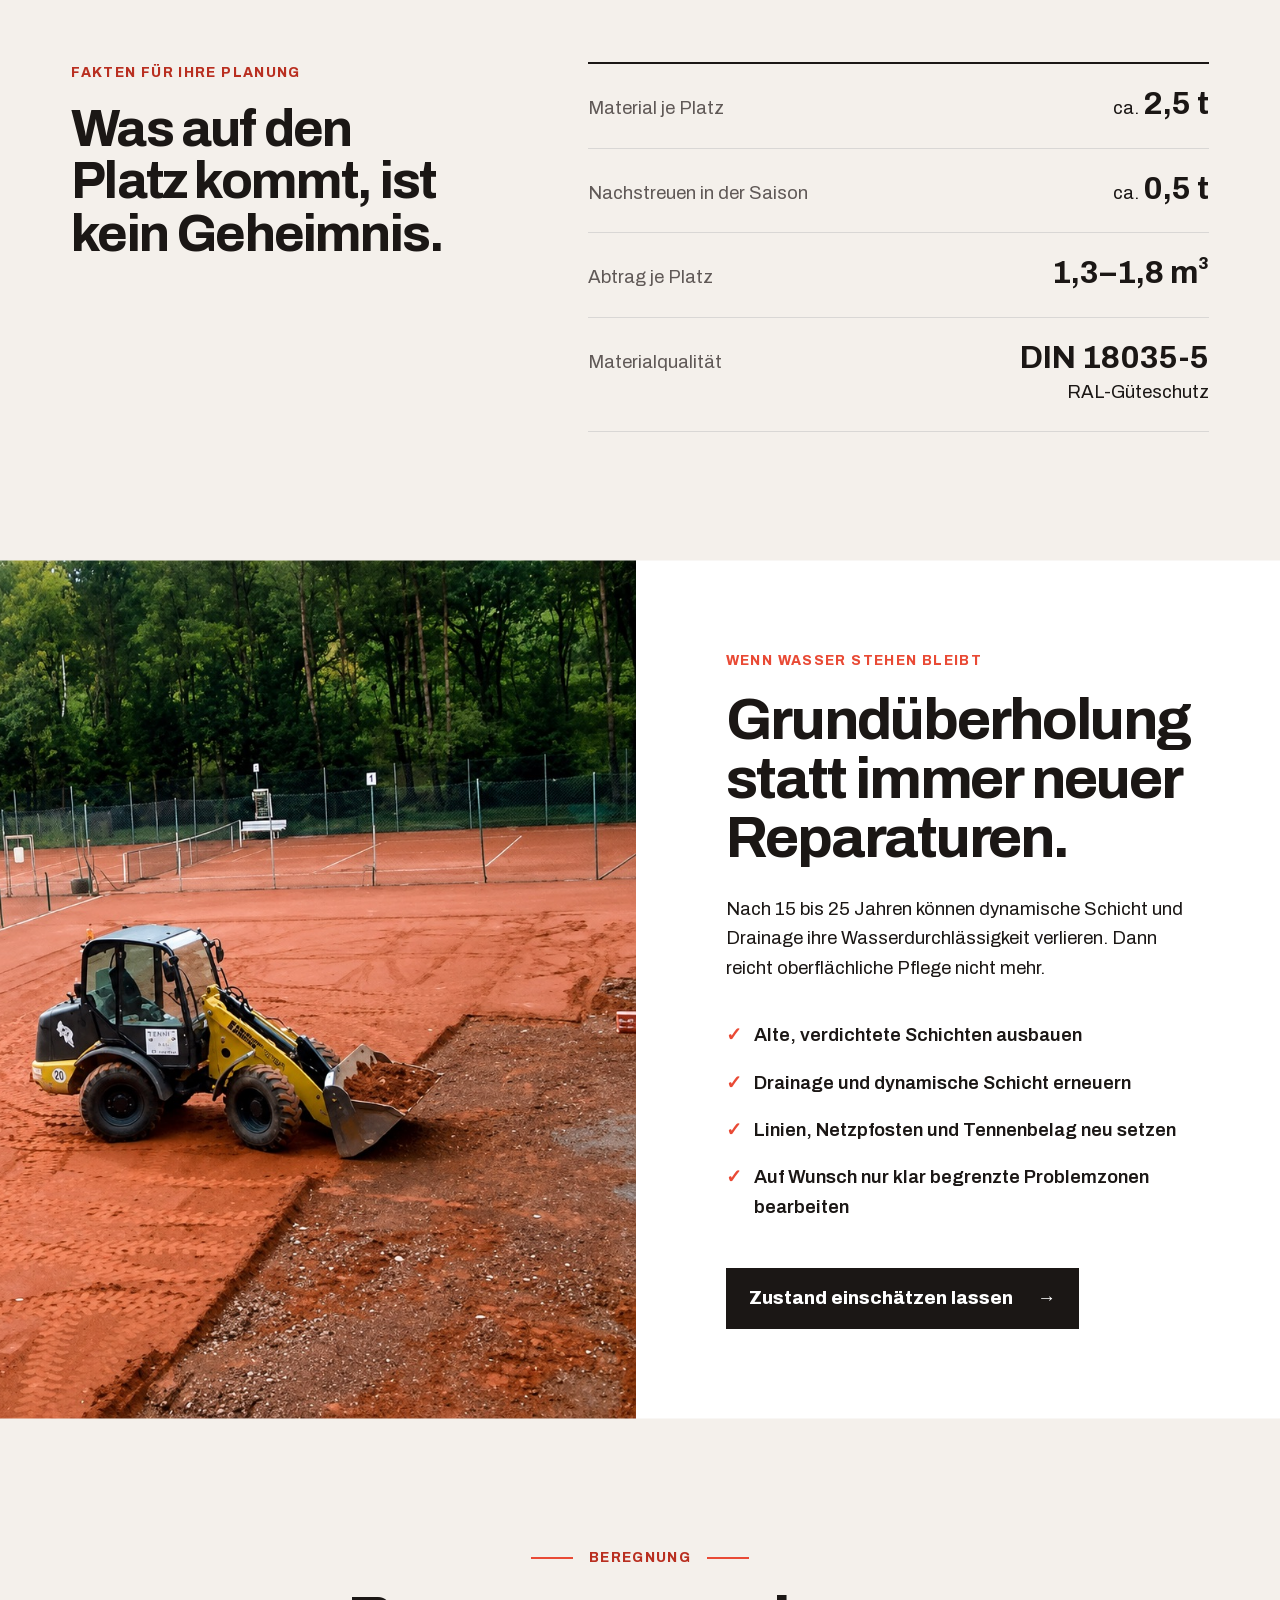
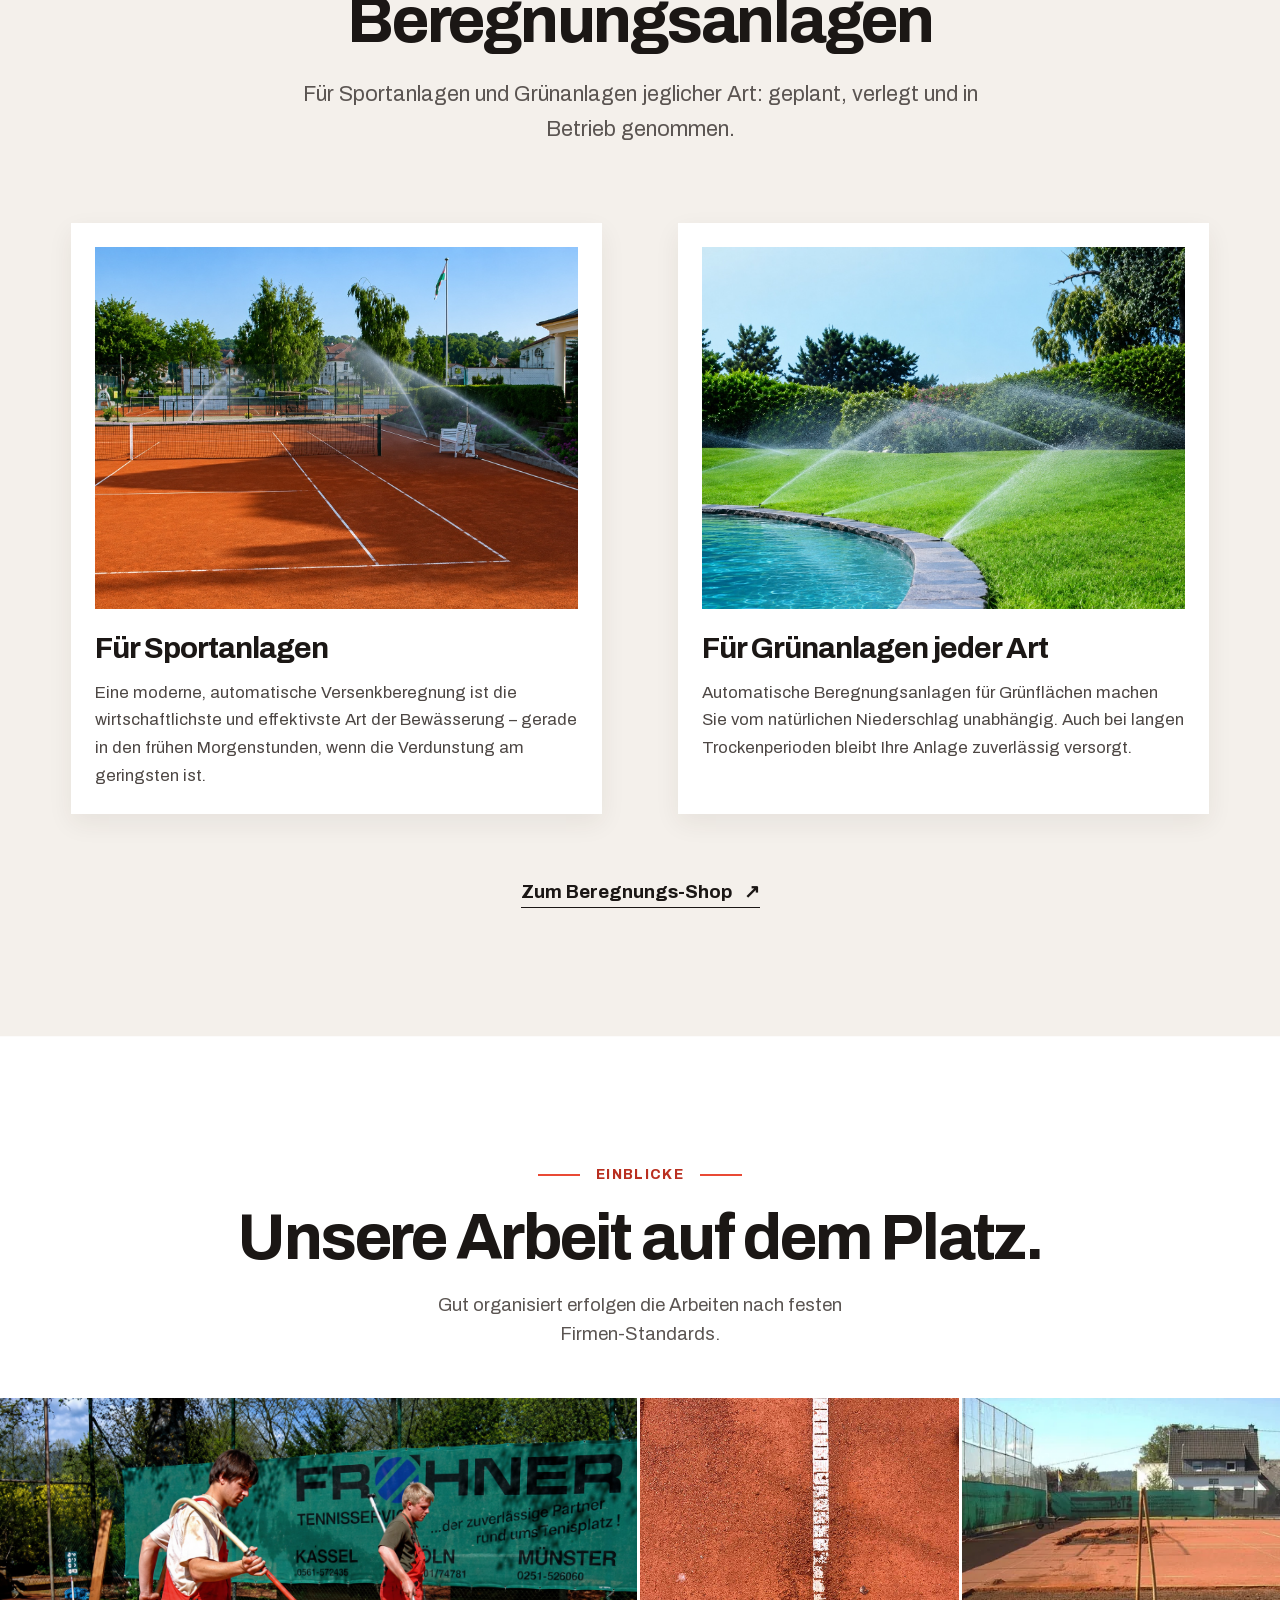
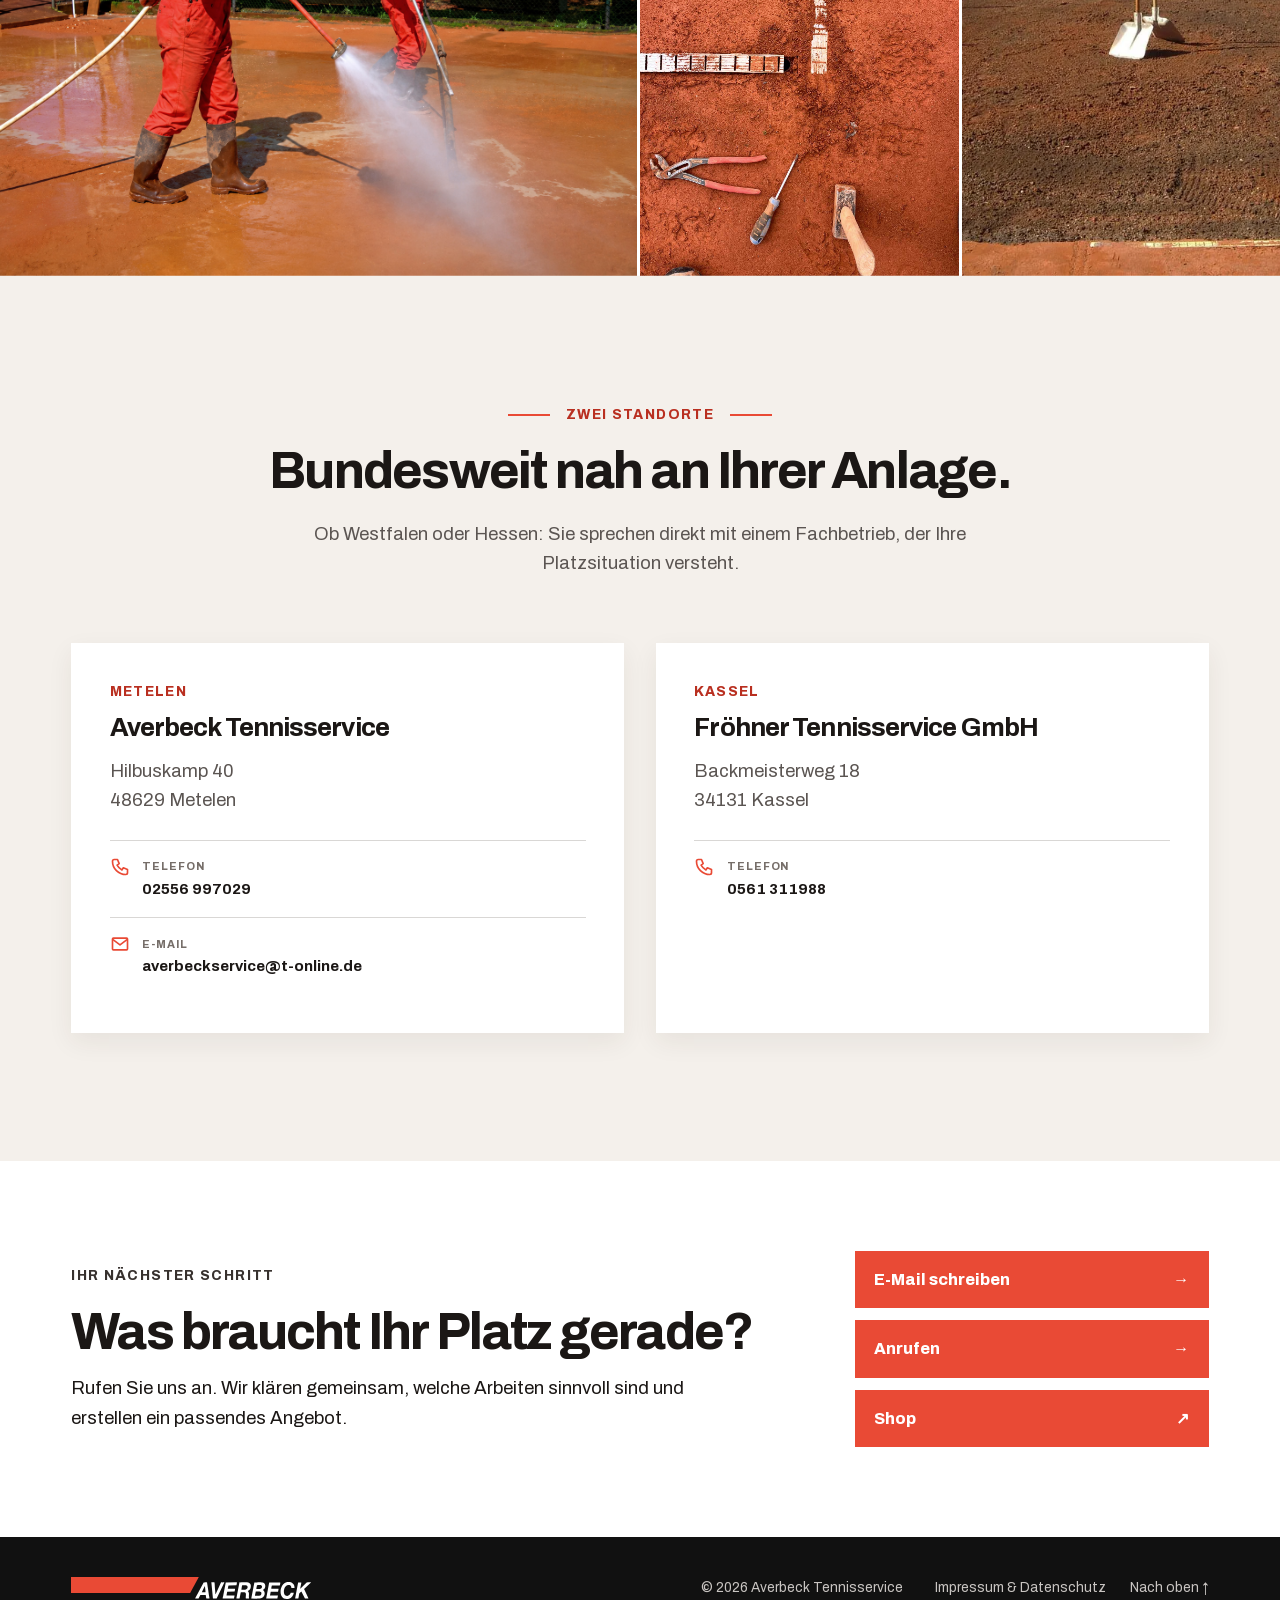
==== commit a5b06075: "Revert "Fix mobile shop labels and service title wrap" This reverts commit 1cfe7fd801f4ed5655fd291ac" ====
--- a/index.html
+++ b/index.html
@@ -24,7 +24,7 @@
         <a href="#ablauf">Ablauf</a>
         <a href="#projekte">Einblicke</a>
         <a href="#standorte">Standorte</a>
-        <a href="https://www.averbeck-tennis-beregnung.de" target="_blank" rel="noopener">Shop</a>
+        <a href="https://www.averbeck-tennis-beregnung.de" target="_blank" rel="noopener">Shop <span aria-hidden="true">↗</span></a>
       </nav>
       <a class="phone phone--head" href="tel:+492556997029"><span>Direkt anrufen</span>02556 997029</a>
       <button class="menu" type="button" aria-expanded="false" aria-controls="navigation"><span></span><span></span><span></span><b>Menü</b></button>
@@ -63,7 +63,7 @@
       </div>
       <div class="service-list">
         <article>
-          <div><h3>Frühjahrs-<span>instandsetzung</span></h3><p>Abziehen, abfahren, walzen, neu einstreuen und einschlämmen – für einen zuverlässigen Saisonstart.</p></div>
+          <div><h3>Frühjahrs-<br>instandsetzung</h3><p>Abziehen, abfahren, walzen, neu einstreuen und einschlämmen – für einen zuverlässigen Saisonstart.</p></div>
           <a href="#ablauf" aria-label="Zum Ablauf der Frühjahrsinstandsetzung">Ablauf ansehen <span>→</span></a>
         </article>
         <article>
@@ -85,7 +85,7 @@
       <div class="shell">
         <div class="process__head">
           <p class="label label--light">Frühjahr</p>
-          <h2>Frühjahrs-<span class="mobile-line">instandsetzung</span></h2>
+          <h2>Frühjahrsinstandsetzung</h2>
           <p>Jeder Schritt folgt einem festen Firmenstandard. So wird aus einer wintermüden Tenne wieder eine ebene, griffige Spielfläche.</p>
         </div>
         <div class="process__body">
@@ -131,7 +131,7 @@
     <section class="water shell" id="beregnung">
       <div class="water__head">
         <p class="label">Beregnung</p>
-        <h2>Beregnungs-<span class="mobile-line">anlagen</span></h2>
+        <h2>Beregnungsanlagen</h2>
         <p>Für Sportanlagen und Grünanlagen jeglicher Art: geplant, verlegt und in Betrieb genommen.</p>
       </div>
       <div class="water__grid">
@@ -146,7 +146,7 @@
           <p>Automatische Beregnungsanlagen für Grünflächen machen Sie vom natürlichen Niederschlag unabhängig. Auch bei langen Trockenperioden bleibt Ihre Anlage zuverlässig versorgt.</p>
         </article>
       </div>
-      <a class="textlink textlink--dark water__shop" href="https://www.averbeck-tennis-beregnung.de" target="_blank" rel="noopener">Zum Beregnungs-Shop</a>
+      <a class="textlink textlink--dark water__shop" href="https://www.averbeck-tennis-beregnung.de" target="_blank" rel="noopener">Zum Beregnungs-Shop <span>↗</span></a>
     </section>
 
     <section class="work" id="projekte">
@@ -179,7 +179,7 @@
         <div class="contact-actions">
           <a href="mailto:averbeckservice@t-online.de">E-Mail schreiben <b>→</b></a>
           <a href="tel:+492556997029">Anrufen <b>→</b></a>
-          <a href="https://www.averbeck-tennis-beregnung.de" target="_blank" rel="noopener">Shop</a>
+          <a href="https://www.averbeck-tennis-beregnung.de" target="_blank" rel="noopener">Shop <b>↗</b></a>
         </div>
       </div>
     </section>
--- a/assets/css/style.css
+++ b/assets/css/style.css
@@ -5,8 +5,8 @@
 body{margin:0;background:var(--white);color:var(--ink);font-family:Archivo,Arial,sans-serif;font-size:clamp(1.05rem,1rem + .2vw,1.18rem);line-height:1.6;-webkit-font-smoothing:antialiased;overflow-x:hidden}
 img{display:block;width:100%;height:auto}
 a{color:inherit;text-underline-offset:4px}
-p{min-width:0;margin:0;max-width:68ch;overflow-wrap:anywhere;text-wrap:pretty}
-h1,h2,h3{max-width:100%;margin:0;font-weight:730;line-height:1.02;letter-spacing:-.035em;overflow-wrap:anywhere;hyphens:auto;text-wrap:balance}
+p{margin:0;max-width:68ch;text-wrap:pretty}
+h1,h2,h3{margin:0;font-weight:730;line-height:1.02;letter-spacing:-.035em;text-wrap:balance}
 h1{font-size:clamp(3.25rem,8.5vw,6rem)}
 h2{font-size:clamp(2.5rem,5vw,4.5rem)}
 h3{font-size:clamp(1.35rem,2vw,1.8rem)}
@@ -50,7 +50,7 @@
 .problem__lead{display:flex;flex-direction:column;align-items:center;max-width:46rem;margin:0 auto clamp(2.5rem,5vw,4.5rem);text-align:center}.problem__lead .label{width:100%;margin-inline:auto;text-align:center}.problem__lead h2{width:100%;font-size:clamp(2.4rem,4.3vw,4rem);text-align:center}.problem__lead>p:not(.label){margin-top:1.5rem;color:#5b5552}
 .service-list{display:grid;grid-template-columns:repeat(4,minmax(0,1fr));gap:clamp(.8rem,1.5vw,1.35rem)}
 .service-list article{display:flex;flex-direction:column;align-items:flex-start;min-width:0;min-height:22rem;padding:clamp(2rem,3vw,3rem) clamp(2rem,3vw,3rem);background:var(--white);border:1px solid rgba(27,23,21,.05);border-radius:0;box-shadow:0 .65rem 1.7rem rgba(50,38,29,.09),0 .1rem .3rem rgba(50,38,29,.05);transition:transform .3s var(--ease),box-shadow .3s var(--ease)}
-.service-list article>div{max-width:22ch;min-width:0}.service-list h3{max-width:100%;margin-bottom:1rem;font-size:clamp(1.1rem,1.15vw,1.3rem);line-height:1.18;letter-spacing:-.025em;overflow-wrap:anywhere;hyphens:auto;text-wrap:balance}.service-list h3 span{display:block}.service-list p{max-width:22ch;color:#5b5552;font-size:1rem;line-height:1.6;overflow-wrap:break-word}
+.service-list article>div{max-width:22ch;min-width:0}.service-list h3{max-width:100%;margin-bottom:1rem;font-size:clamp(1.1rem,1.15vw,1.3rem);line-height:1.18;letter-spacing:-.025em;overflow-wrap:anywhere;hyphens:auto;text-wrap:balance}.service-list p{max-width:22ch;color:#5b5552;font-size:1rem;line-height:1.6;overflow-wrap:break-word}
 .service-list a{display:inline-flex;align-items:center;gap:.55rem;margin-top:auto;padding-top:2rem;color:var(--red-dark);font-size:.9rem;font-weight:750;text-decoration:none}.service-list a span{color:inherit;transition:transform .2s var(--ease)}.service-list article:hover{transform:translateY(-.3rem);box-shadow:0 1.15rem 2.4rem rgba(50,38,29,.12),0 .2rem .45rem rgba(50,38,29,.06)}.service-list a:hover span{transform:translateX(.25rem)}
 .process{padding-block:var(--space);background:var(--white);color:var(--ink)}
 .process__head{max-width:48rem;margin:0 auto clamp(3rem,6vw,5rem);text-align:center}.process__head .label{margin-inline:auto}.process__head>p:not(.label){margin:1.5rem auto 0;color:#5b5552}
@@ -89,6 +89,4 @@
 @media(max-width:1050px){.phone--head{display:none}.nav a{padding:.5rem}.logo{width:15rem}.facts,.locations{gap:3.5rem}.service-list{grid-template-columns:repeat(2,minmax(0,1fr))}.process__body{gap:3rem}.contact__inner{grid-template-columns:minmax(0,1.25fr) minmax(15rem,.65fr)}}
 @media(max-width:800px){.header__inner{height:4.5rem}.logo{width:min(15rem,65vw)}.menu{display:grid;grid-template-columns:repeat(3,1.2rem);gap:0;padding:.6rem 0;cursor:pointer}.menu span{grid-row:1;display:block;width:1.2rem;height:2px;background:currentColor}.menu b{grid-column:1/-1;font-size:.62rem;text-transform:uppercase;letter-spacing:.08em}.nav{position:fixed;inset:4.5rem 0 auto;display:none;flex-direction:column;align-items:stretch;padding:1rem var(--gutter) 2rem;background:var(--white);color:var(--ink);border-bottom:1px solid var(--line)}.header.is-open .nav{display:flex}.nav a{padding:1rem 0;border-bottom:1px solid var(--line);font-size:1.05rem}.hero{min-height:840px}.hero__content{padding-bottom:15rem}.hero__shade{background:linear-gradient(90deg,rgba(16,11,9,.83),rgba(16,11,9,.25)),linear-gradient(0deg,rgba(16,11,9,.75),transparent 55%)}.hero__rail{grid-template-columns:1fr 1fr}.hero__rail div{padding:1rem 1.25rem}.hero__rail div:nth-child(2){border-right:0}.hero__rail div:nth-child(-n+2){border-bottom:1px solid rgba(255,255,255,.22)}.facts{grid-template-columns:1fr}.process__body,.water__grid,.location-cards{grid-template-columns:1fr}.process__image{position:static;height:auto}.process__image img{position:static;width:100%;height:auto}.rebuild{grid-template-columns:1fr}.rebuild__photo{height:55vw;min-height:360px}.gallery{grid-template-columns:1fr 1fr}.gallery__wide{grid-column:1/-1}.gallery figure{min-height:380px}.footer__inner{flex-wrap:wrap}.footer p{order:3;flex-basis:100%}}
 @media(max-width:560px){h1{font-size:clamp(3rem,15vw,4.5rem)}.hero{min-height:760px}.hero__content{justify-content:flex-start;padding-top:9rem}.hero__text{font-size:1.05rem}.actions{align-items:flex-start;flex-direction:column;gap:1.2rem}.problem{padding-top:5rem}.problem__lead{margin-bottom:2.5rem}.service-list{grid-template-columns:1fr}.service-list article{min-height:0}.facts dl div{display:block}.facts dd{margin-top:.3rem;text-align:left}.rebuild__photo{min-height:300px}.rebuild__copy{padding:4rem var(--gutter)}.water__head{margin-bottom:2.75rem}.water__card h3{margin-top:1.2rem}.work__head{display:block}.work__head>p{margin-top:1rem}.gallery{display:block}.gallery figure{min-height:0;aspect-ratio:4/3;margin-top:3px}.location-card{padding:1.5rem}.contact__inner{grid-template-columns:1fr}.contact__inner>div:first-child{grid-column:auto}.footer__inner{display:block}.footer img{margin-bottom:1.5rem}.footer nav{margin-top:1rem;flex-direction:column;gap:.5rem}}
-@media(max-width:560px){.service-list article{align-items:center;text-align:center}.service-list article>div,.service-list p{max-width:30ch}.service-list a{align-self:center}}
-@media(max-width:560px){.mobile-line{display:block}}
 @media(prefers-reduced-motion:reduce){html{scroll-behavior:auto}*,*:before,*:after{transition-duration:.01ms!important;animation-duration:.01ms!important;animation-iteration-count:1!important}}
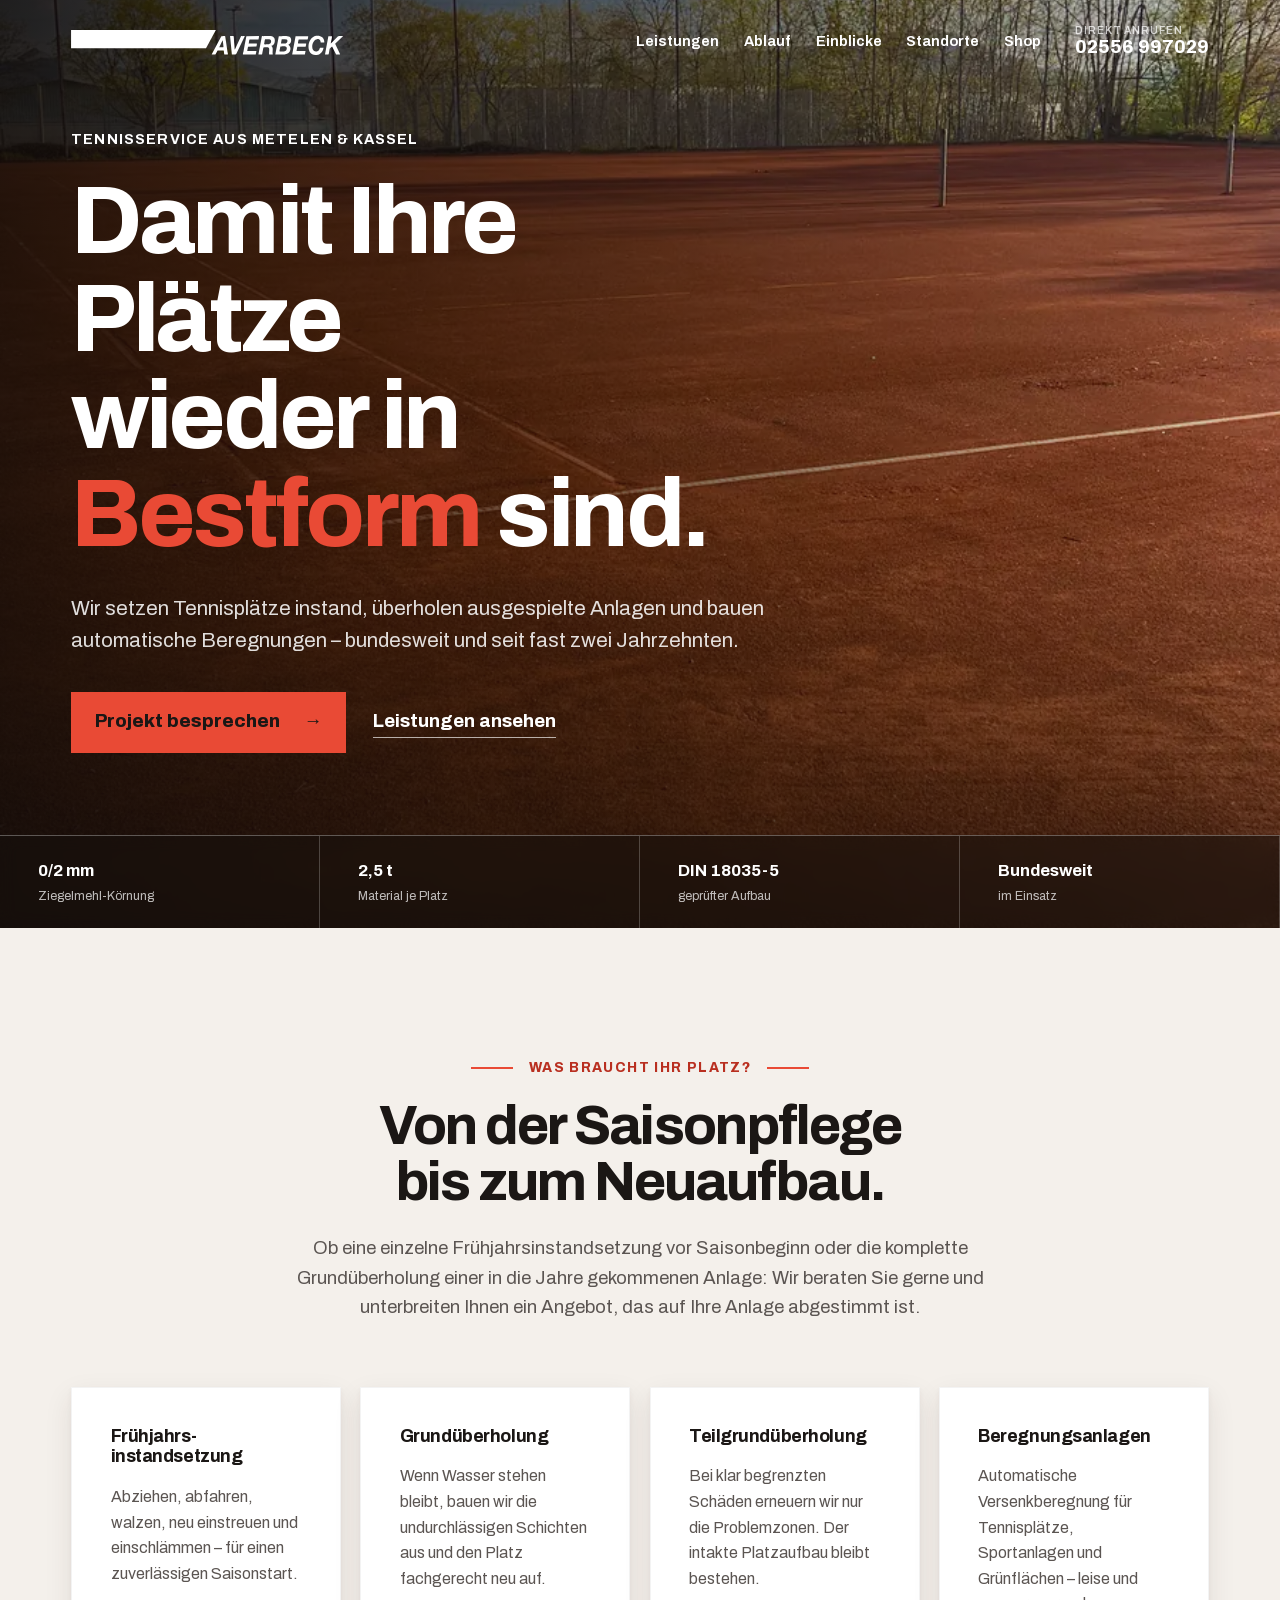
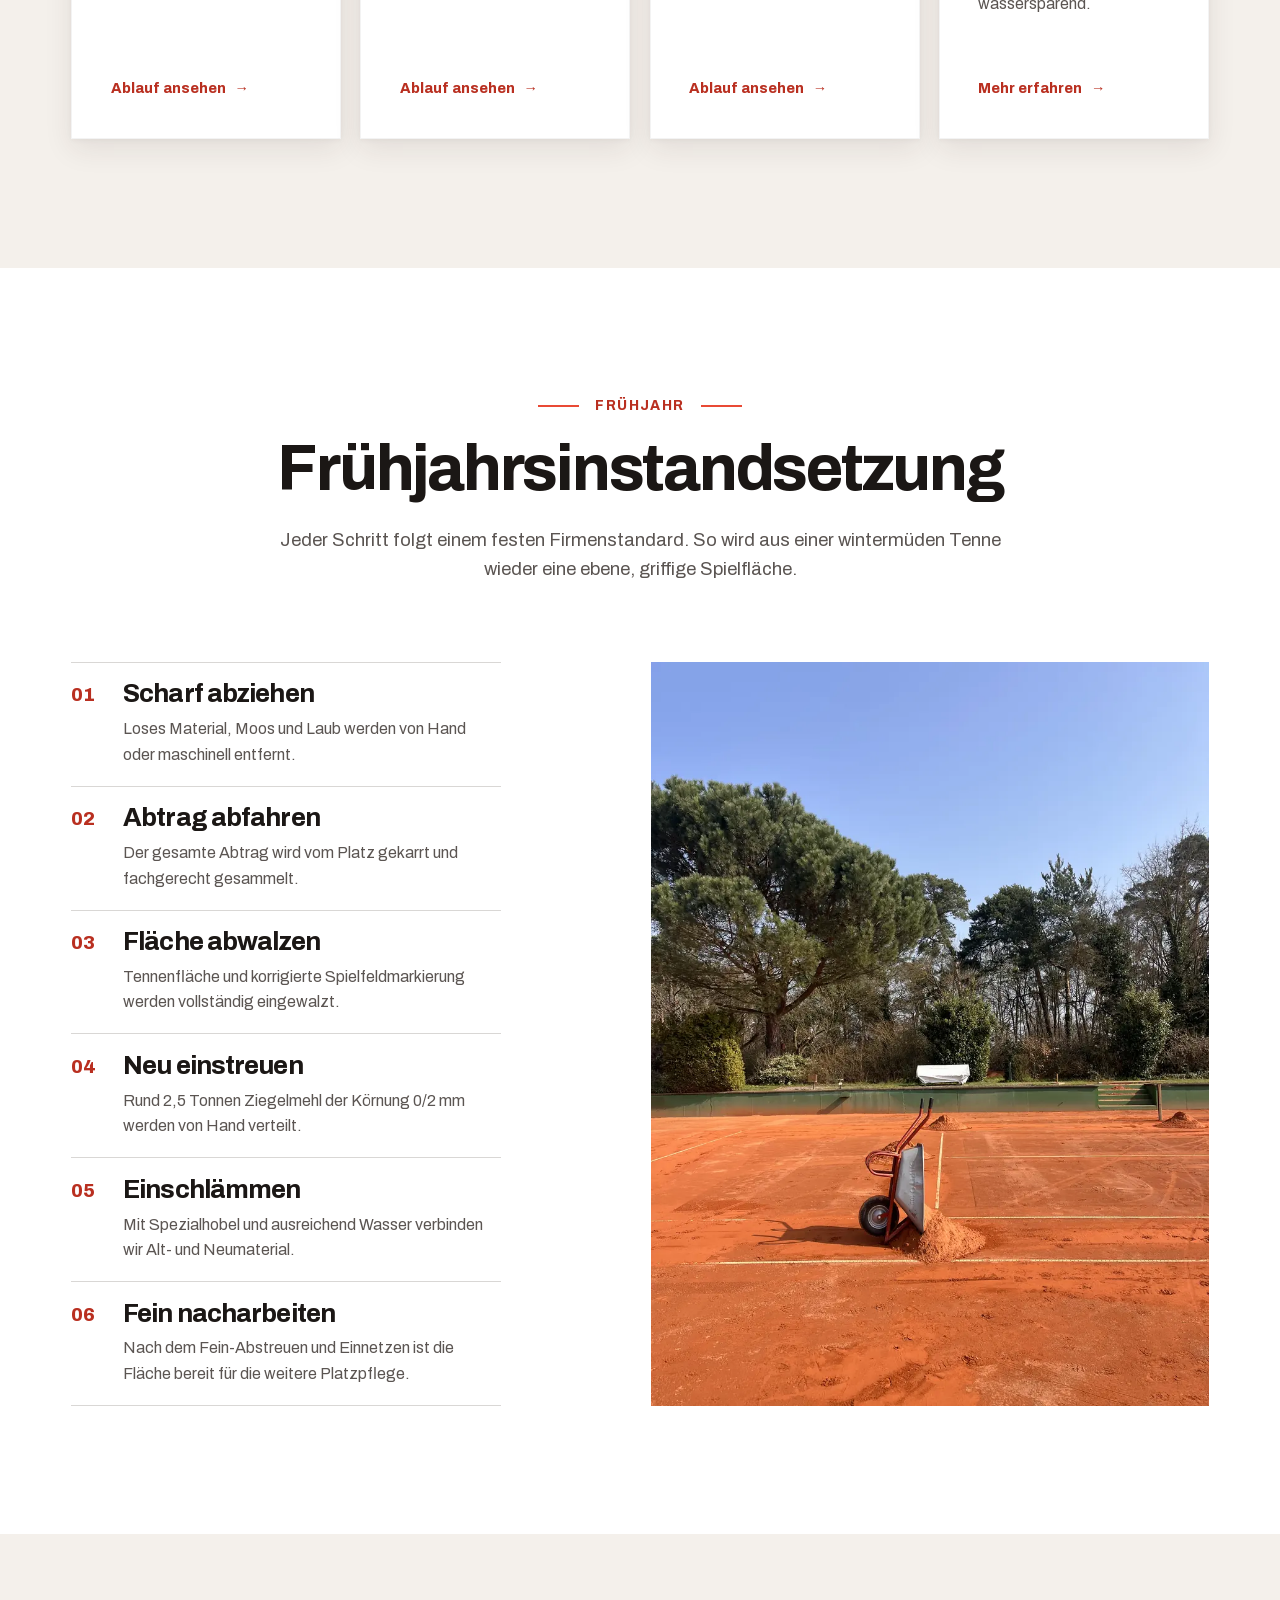
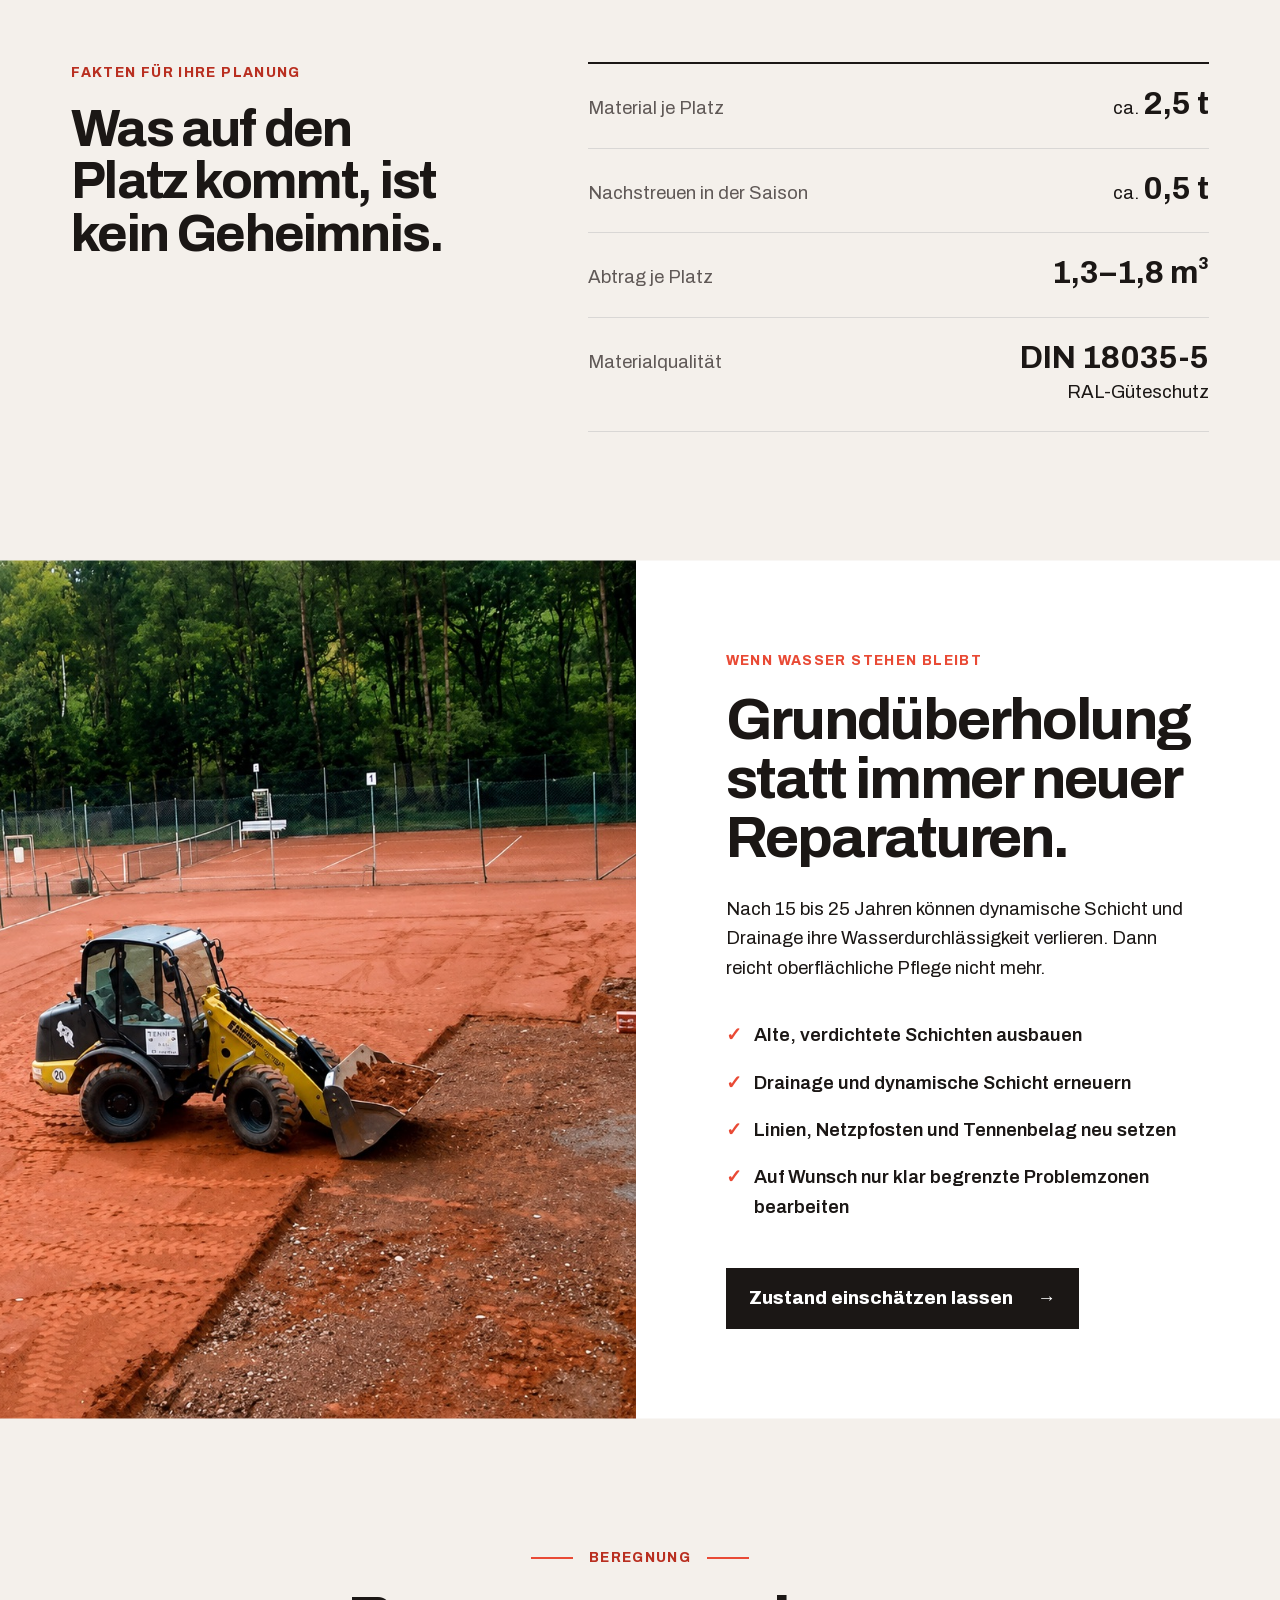
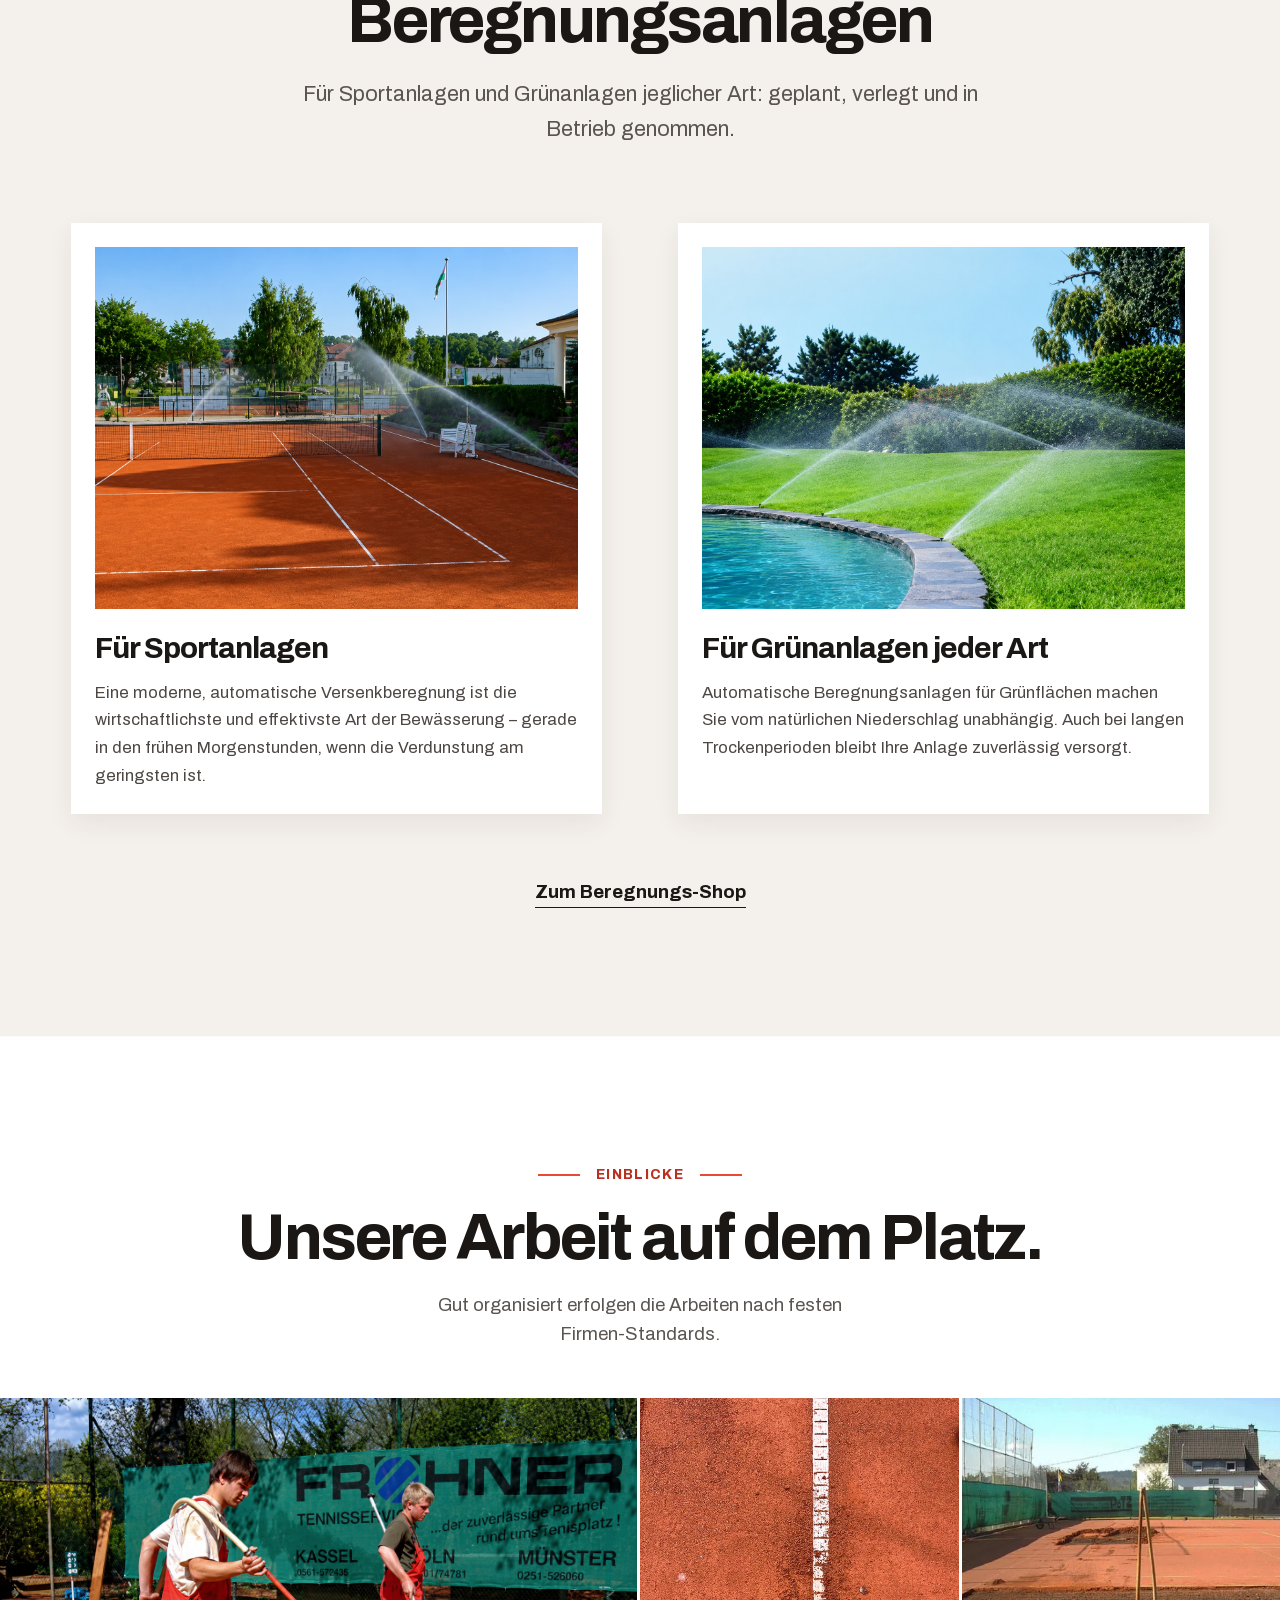
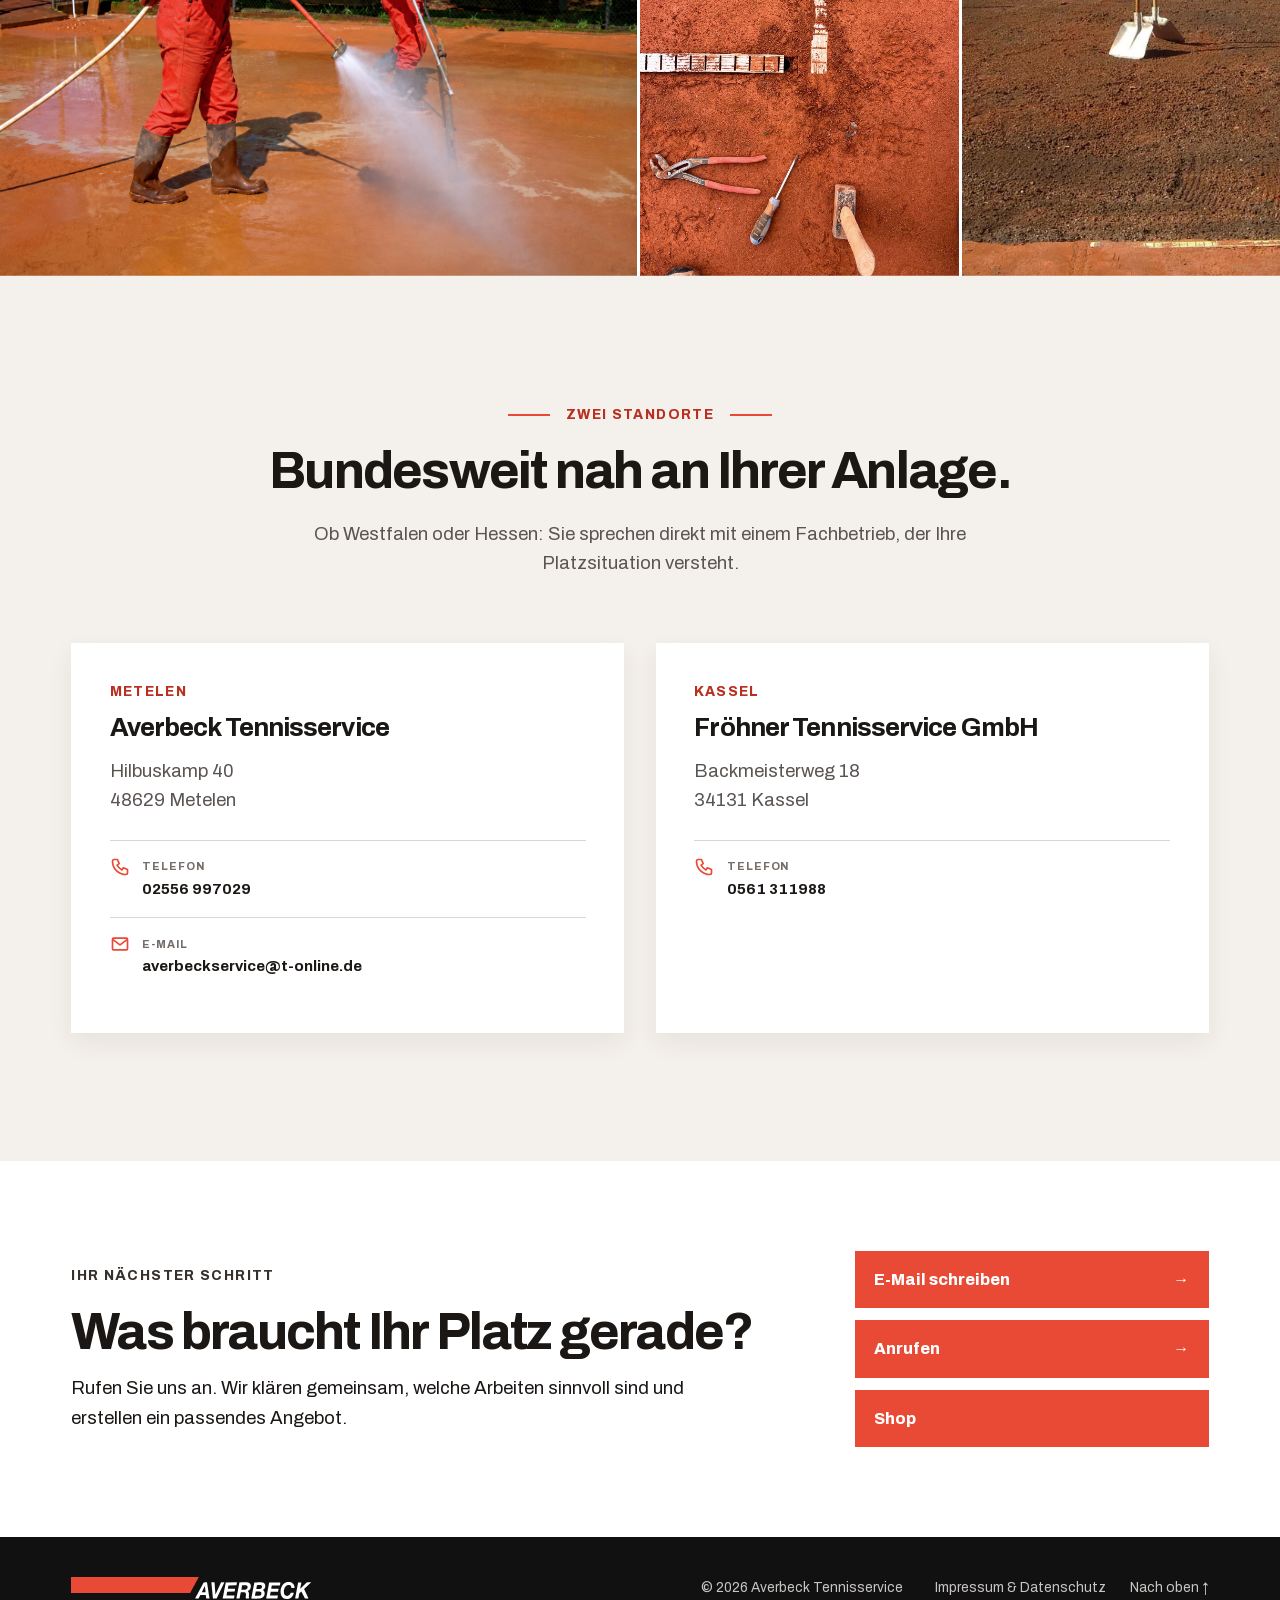
==== commit 7ae05c6b: "Revert "Prevent mobile text overflow" This reverts commit 35bc9d12050e2562e7933dbd7d5e85485cb93ac2." ====
--- a/index.html
+++ b/index.html
@@ -24,7 +24,7 @@
         <a href="#ablauf">Ablauf</a>
         <a href="#projekte">Einblicke</a>
         <a href="#standorte">Standorte</a>
-        <a href="https://www.averbeck-tennis-beregnung.de" target="_blank" rel="noopener">Shop <span aria-hidden="true">↗</span></a>
+        <a href="https://www.averbeck-tennis-beregnung.de" target="_blank" rel="noopener">Shop</a>
       </nav>
       <a class="phone phone--head" href="tel:+492556997029"><span>Direkt anrufen</span>02556 997029</a>
       <button class="menu" type="button" aria-expanded="false" aria-controls="navigation"><span></span><span></span><span></span><b>Menü</b></button>
@@ -63,7 +63,7 @@
       </div>
       <div class="service-list">
         <article>
-          <div><h3>Frühjahrs-<br>instandsetzung</h3><p>Abziehen, abfahren, walzen, neu einstreuen und einschlämmen – für einen zuverlässigen Saisonstart.</p></div>
+          <div><h3>Frühjahrs-<span>instandsetzung</span></h3><p>Abziehen, abfahren, walzen, neu einstreuen und einschlämmen – für einen zuverlässigen Saisonstart.</p></div>
           <a href="#ablauf" aria-label="Zum Ablauf der Frühjahrsinstandsetzung">Ablauf ansehen <span>→</span></a>
         </article>
         <article>
@@ -146,7 +146,7 @@
           <p>Automatische Beregnungsanlagen für Grünflächen machen Sie vom natürlichen Niederschlag unabhängig. Auch bei langen Trockenperioden bleibt Ihre Anlage zuverlässig versorgt.</p>
         </article>
       </div>
-      <a class="textlink textlink--dark water__shop" href="https://www.averbeck-tennis-beregnung.de" target="_blank" rel="noopener">Zum Beregnungs-Shop <span>↗</span></a>
+      <a class="textlink textlink--dark water__shop" href="https://www.averbeck-tennis-beregnung.de" target="_blank" rel="noopener">Zum Beregnungs-Shop</a>
     </section>
 
     <section class="work" id="projekte">
@@ -179,7 +179,7 @@
         <div class="contact-actions">
           <a href="mailto:averbeckservice@t-online.de">E-Mail schreiben <b>→</b></a>
           <a href="tel:+492556997029">Anrufen <b>→</b></a>
-          <a href="https://www.averbeck-tennis-beregnung.de" target="_blank" rel="noopener">Shop <b>↗</b></a>
+          <a href="https://www.averbeck-tennis-beregnung.de" target="_blank" rel="noopener">Shop</a>
         </div>
       </div>
     </section>
--- a/assets/css/style.css
+++ b/assets/css/style.css
@@ -50,7 +50,7 @@
 .problem__lead{display:flex;flex-direction:column;align-items:center;max-width:46rem;margin:0 auto clamp(2.5rem,5vw,4.5rem);text-align:center}.problem__lead .label{width:100%;margin-inline:auto;text-align:center}.problem__lead h2{width:100%;font-size:clamp(2.4rem,4.3vw,4rem);text-align:center}.problem__lead>p:not(.label){margin-top:1.5rem;color:#5b5552}
 .service-list{display:grid;grid-template-columns:repeat(4,minmax(0,1fr));gap:clamp(.8rem,1.5vw,1.35rem)}
 .service-list article{display:flex;flex-direction:column;align-items:flex-start;min-width:0;min-height:22rem;padding:clamp(2rem,3vw,3rem) clamp(2rem,3vw,3rem);background:var(--white);border:1px solid rgba(27,23,21,.05);border-radius:0;box-shadow:0 .65rem 1.7rem rgba(50,38,29,.09),0 .1rem .3rem rgba(50,38,29,.05);transition:transform .3s var(--ease),box-shadow .3s var(--ease)}
-.service-list article>div{max-width:22ch;min-width:0}.service-list h3{max-width:100%;margin-bottom:1rem;font-size:clamp(1.1rem,1.15vw,1.3rem);line-height:1.18;letter-spacing:-.025em;overflow-wrap:anywhere;hyphens:auto;text-wrap:balance}.service-list p{max-width:22ch;color:#5b5552;font-size:1rem;line-height:1.6;overflow-wrap:break-word}
+.service-list article>div{max-width:22ch;min-width:0}.service-list h3{max-width:100%;margin-bottom:1rem;font-size:clamp(1.1rem,1.15vw,1.3rem);line-height:1.18;letter-spacing:-.025em;overflow-wrap:anywhere;hyphens:auto;text-wrap:balance}.service-list h3 span{display:block}.service-list p{max-width:22ch;color:#5b5552;font-size:1rem;line-height:1.6;overflow-wrap:break-word}
 .service-list a{display:inline-flex;align-items:center;gap:.55rem;margin-top:auto;padding-top:2rem;color:var(--red-dark);font-size:.9rem;font-weight:750;text-decoration:none}.service-list a span{color:inherit;transition:transform .2s var(--ease)}.service-list article:hover{transform:translateY(-.3rem);box-shadow:0 1.15rem 2.4rem rgba(50,38,29,.12),0 .2rem .45rem rgba(50,38,29,.06)}.service-list a:hover span{transform:translateX(.25rem)}
 .process{padding-block:var(--space);background:var(--white);color:var(--ink)}
 .process__head{max-width:48rem;margin:0 auto clamp(3rem,6vw,5rem);text-align:center}.process__head .label{margin-inline:auto}.process__head>p:not(.label){margin:1.5rem auto 0;color:#5b5552}
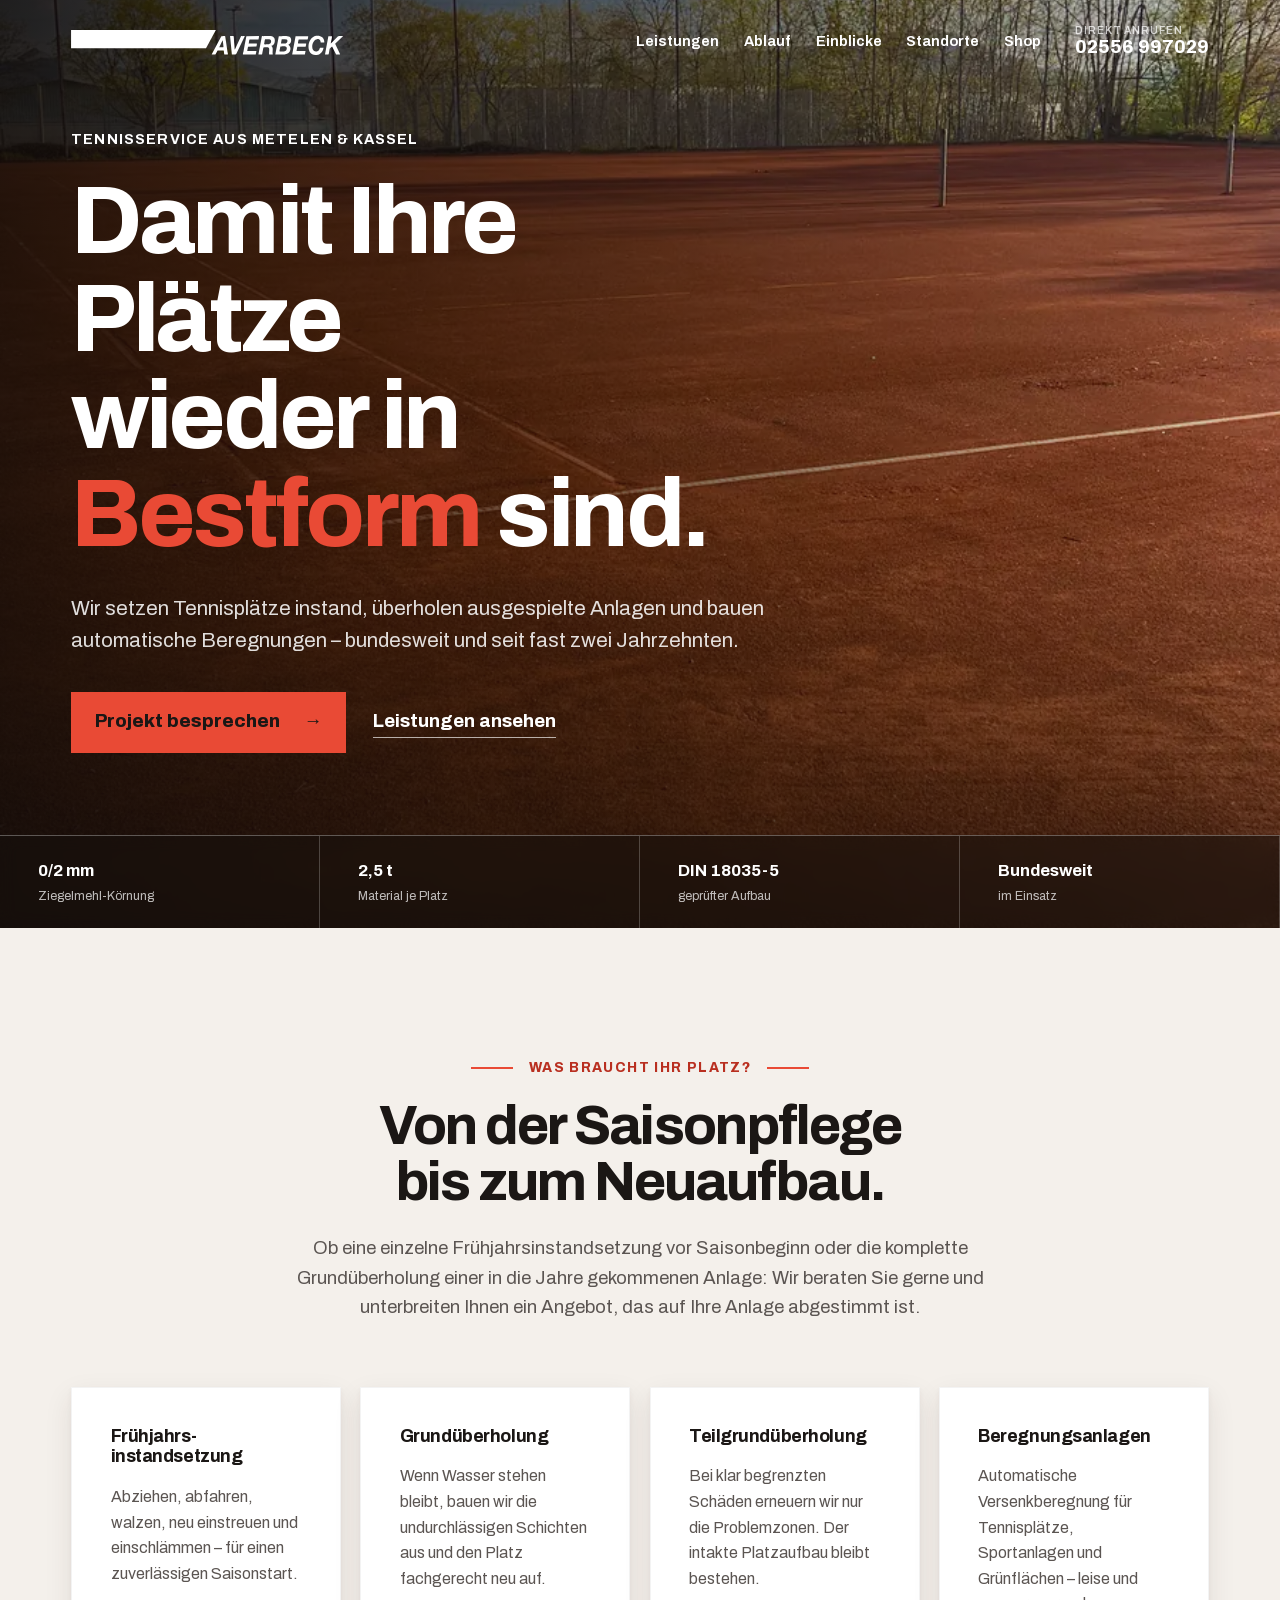
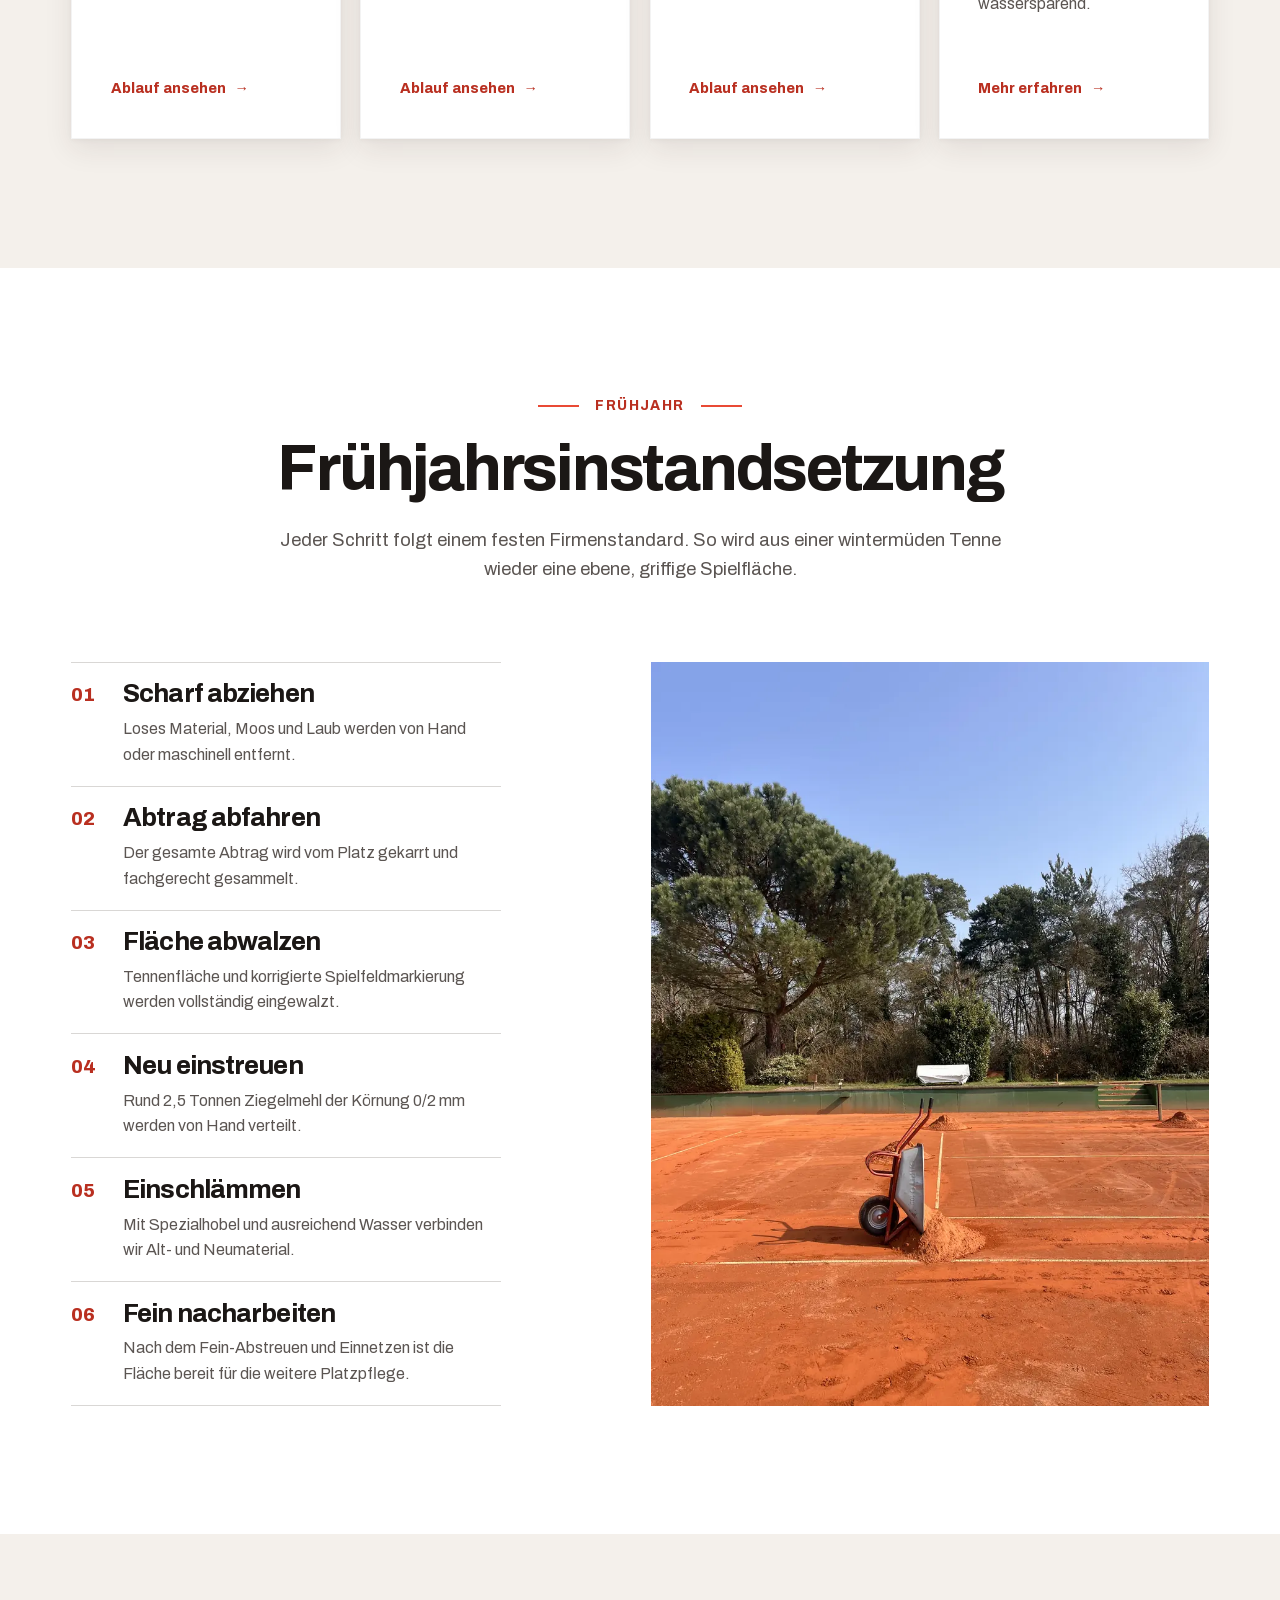
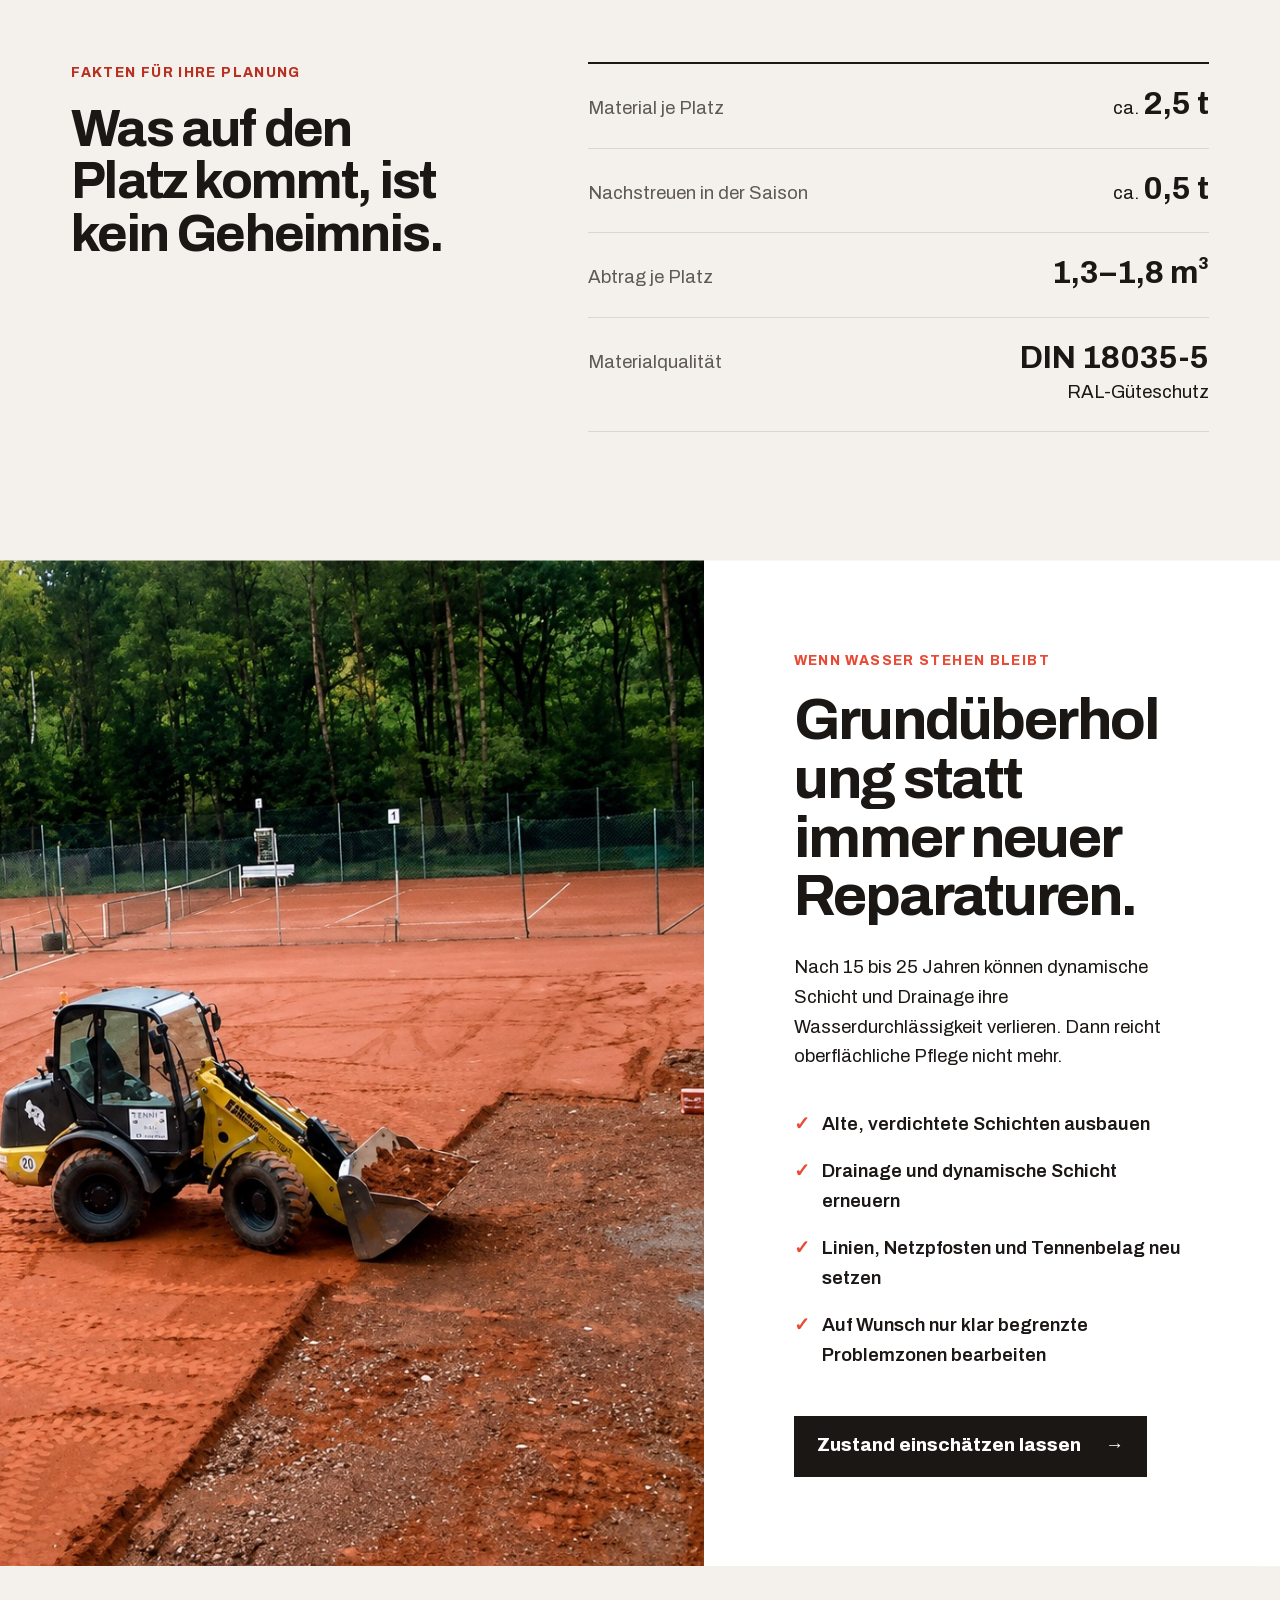
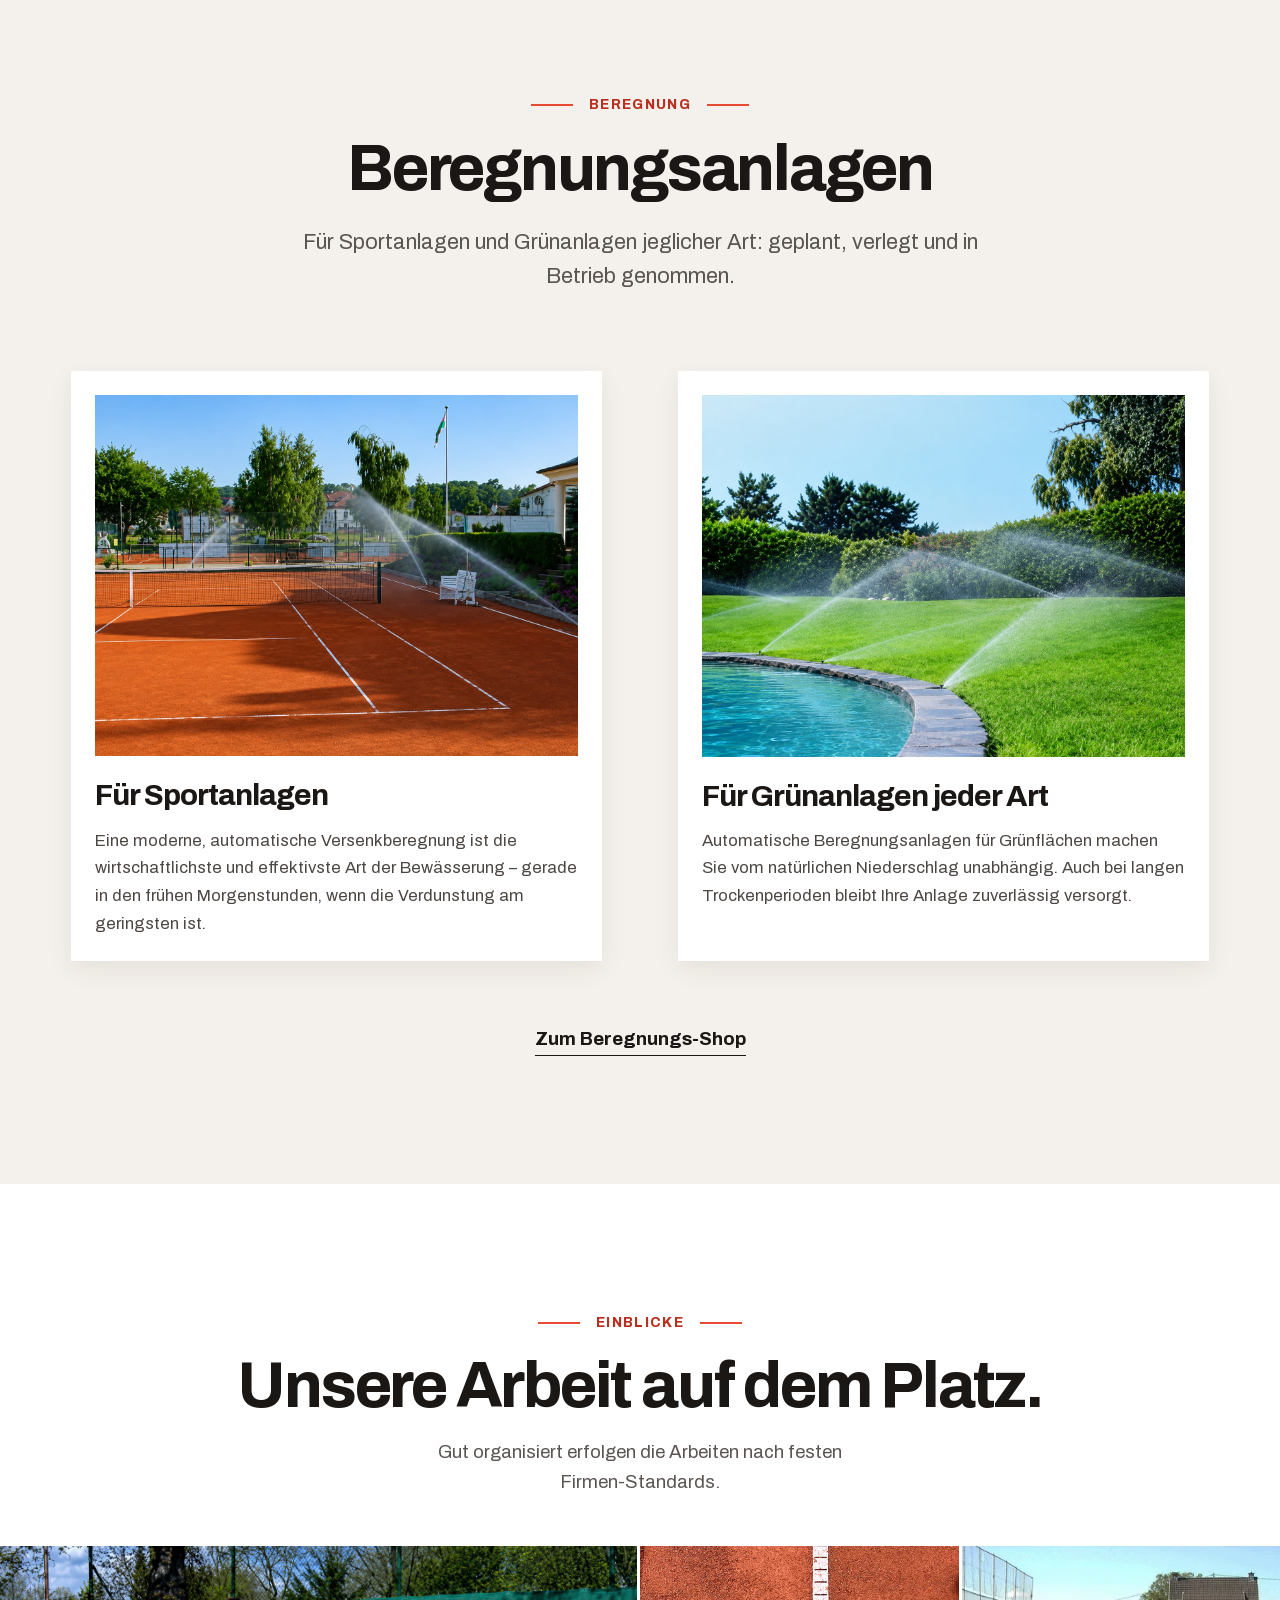
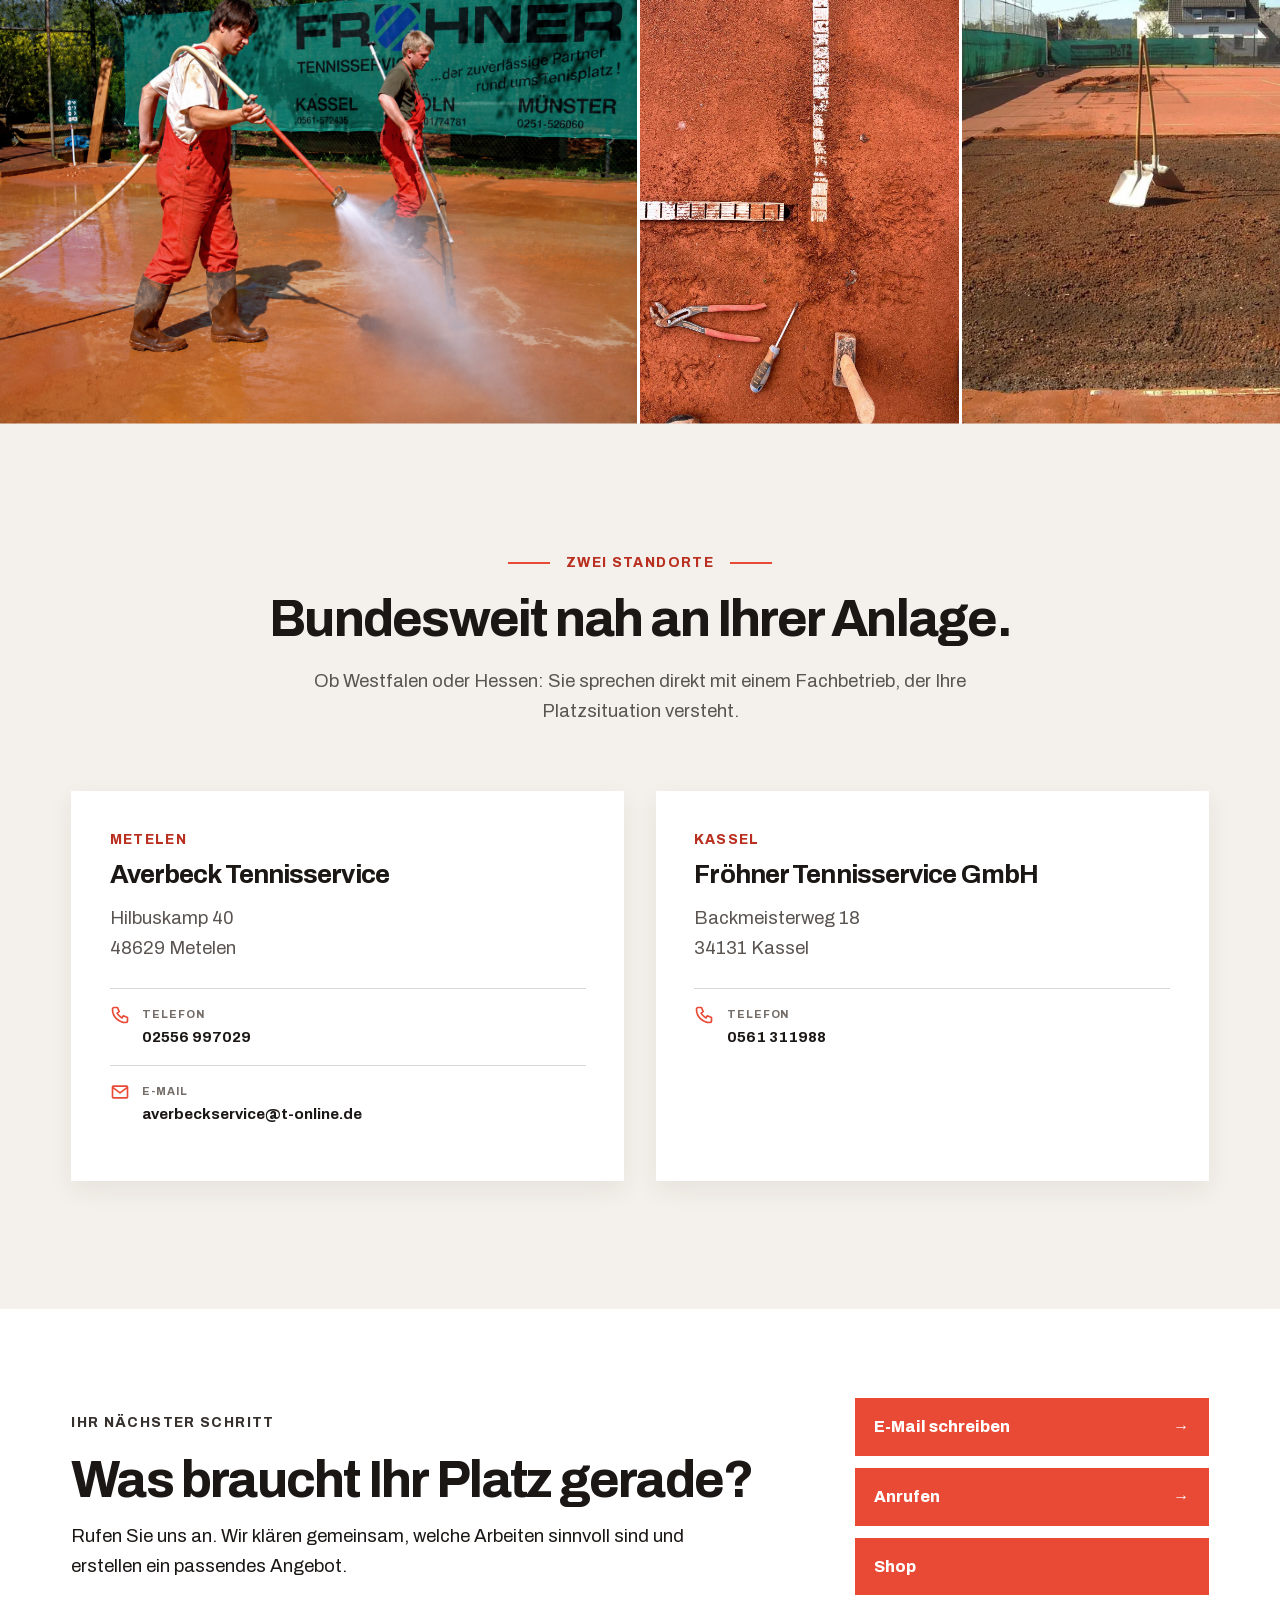
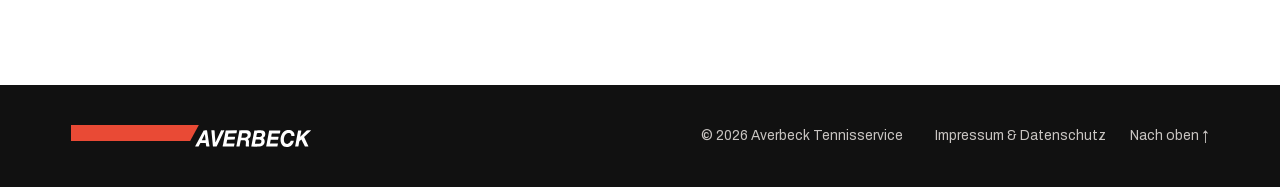
==== commit f4dd77db: "Revert "Set mobile heading breaks" This reverts commit da96571f5b785ae380408d55142e05ca13529c46." ====
--- a/index.html
+++ b/index.html
@@ -85,7 +85,7 @@
       <div class="shell">
         <div class="process__head">
           <p class="label label--light">Frühjahr</p>
-          <h2>Frühjahrsinstandsetzung</h2>
+          <h2>Frühjahrs&shy;instandsetzung</h2>
           <p>Jeder Schritt folgt einem festen Firmenstandard. So wird aus einer wintermüden Tenne wieder eine ebene, griffige Spielfläche.</p>
         </div>
         <div class="process__body">
@@ -131,7 +131,7 @@
     <section class="water shell" id="beregnung">
       <div class="water__head">
         <p class="label">Beregnung</p>
-        <h2>Beregnungsanlagen</h2>
+        <h2>Beregnungs&shy;anlagen</h2>
         <p>Für Sportanlagen und Grünanlagen jeglicher Art: geplant, verlegt und in Betrieb genommen.</p>
       </div>
       <div class="water__grid">
--- a/assets/css/style.css
+++ b/assets/css/style.css
@@ -5,8 +5,8 @@
 body{margin:0;background:var(--white);color:var(--ink);font-family:Archivo,Arial,sans-serif;font-size:clamp(1.05rem,1rem + .2vw,1.18rem);line-height:1.6;-webkit-font-smoothing:antialiased;overflow-x:hidden}
 img{display:block;width:100%;height:auto}
 a{color:inherit;text-underline-offset:4px}
-p{margin:0;max-width:68ch;text-wrap:pretty}
-h1,h2,h3{margin:0;font-weight:730;line-height:1.02;letter-spacing:-.035em;text-wrap:balance}
+p{min-width:0;margin:0;max-width:68ch;overflow-wrap:anywhere;text-wrap:pretty}
+h1,h2,h3{max-width:100%;margin:0;font-weight:730;line-height:1.02;letter-spacing:-.035em;overflow-wrap:anywhere;hyphens:auto;text-wrap:balance}
 h1{font-size:clamp(3.25rem,8.5vw,6rem)}
 h2{font-size:clamp(2.5rem,5vw,4.5rem)}
 h3{font-size:clamp(1.35rem,2vw,1.8rem)}
@@ -89,4 +89,5 @@
 @media(max-width:1050px){.phone--head{display:none}.nav a{padding:.5rem}.logo{width:15rem}.facts,.locations{gap:3.5rem}.service-list{grid-template-columns:repeat(2,minmax(0,1fr))}.process__body{gap:3rem}.contact__inner{grid-template-columns:minmax(0,1.25fr) minmax(15rem,.65fr)}}
 @media(max-width:800px){.header__inner{height:4.5rem}.logo{width:min(15rem,65vw)}.menu{display:grid;grid-template-columns:repeat(3,1.2rem);gap:0;padding:.6rem 0;cursor:pointer}.menu span{grid-row:1;display:block;width:1.2rem;height:2px;background:currentColor}.menu b{grid-column:1/-1;font-size:.62rem;text-transform:uppercase;letter-spacing:.08em}.nav{position:fixed;inset:4.5rem 0 auto;display:none;flex-direction:column;align-items:stretch;padding:1rem var(--gutter) 2rem;background:var(--white);color:var(--ink);border-bottom:1px solid var(--line)}.header.is-open .nav{display:flex}.nav a{padding:1rem 0;border-bottom:1px solid var(--line);font-size:1.05rem}.hero{min-height:840px}.hero__content{padding-bottom:15rem}.hero__shade{background:linear-gradient(90deg,rgba(16,11,9,.83),rgba(16,11,9,.25)),linear-gradient(0deg,rgba(16,11,9,.75),transparent 55%)}.hero__rail{grid-template-columns:1fr 1fr}.hero__rail div{padding:1rem 1.25rem}.hero__rail div:nth-child(2){border-right:0}.hero__rail div:nth-child(-n+2){border-bottom:1px solid rgba(255,255,255,.22)}.facts{grid-template-columns:1fr}.process__body,.water__grid,.location-cards{grid-template-columns:1fr}.process__image{position:static;height:auto}.process__image img{position:static;width:100%;height:auto}.rebuild{grid-template-columns:1fr}.rebuild__photo{height:55vw;min-height:360px}.gallery{grid-template-columns:1fr 1fr}.gallery__wide{grid-column:1/-1}.gallery figure{min-height:380px}.footer__inner{flex-wrap:wrap}.footer p{order:3;flex-basis:100%}}
 @media(max-width:560px){h1{font-size:clamp(3rem,15vw,4.5rem)}.hero{min-height:760px}.hero__content{justify-content:flex-start;padding-top:9rem}.hero__text{font-size:1.05rem}.actions{align-items:flex-start;flex-direction:column;gap:1.2rem}.problem{padding-top:5rem}.problem__lead{margin-bottom:2.5rem}.service-list{grid-template-columns:1fr}.service-list article{min-height:0}.facts dl div{display:block}.facts dd{margin-top:.3rem;text-align:left}.rebuild__photo{min-height:300px}.rebuild__copy{padding:4rem var(--gutter)}.water__head{margin-bottom:2.75rem}.water__card h3{margin-top:1.2rem}.work__head{display:block}.work__head>p{margin-top:1rem}.gallery{display:block}.gallery figure{min-height:0;aspect-ratio:4/3;margin-top:3px}.location-card{padding:1.5rem}.contact__inner{grid-template-columns:1fr}.contact__inner>div:first-child{grid-column:auto}.footer__inner{display:block}.footer img{margin-bottom:1.5rem}.footer nav{margin-top:1rem;flex-direction:column;gap:.5rem}}
+@media(max-width:560px){.service-list article{align-items:center;text-align:center}.service-list article>div,.service-list p{max-width:30ch}.service-list a{align-self:center}}
 @media(prefers-reduced-motion:reduce){html{scroll-behavior:auto}*,*:before,*:after{transition-duration:.01ms!important;animation-duration:.01ms!important;animation-iteration-count:1!important}}
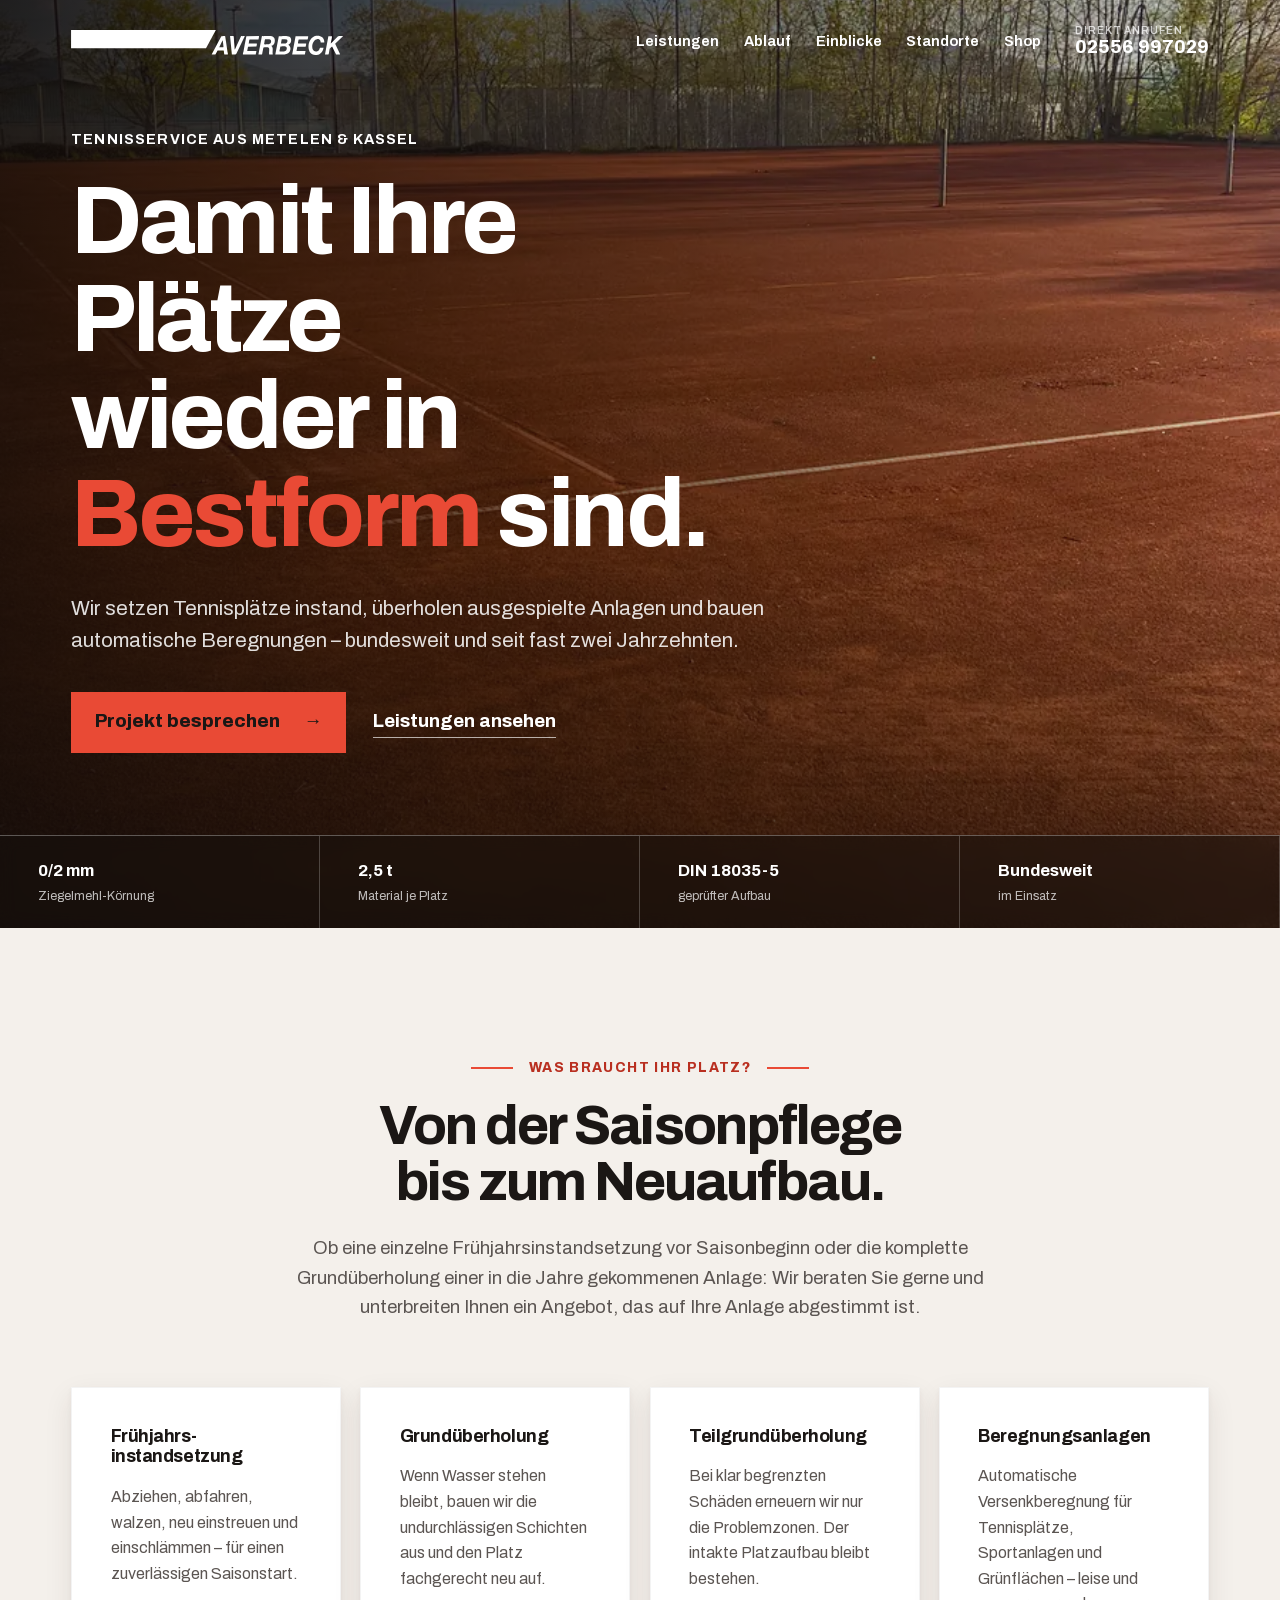
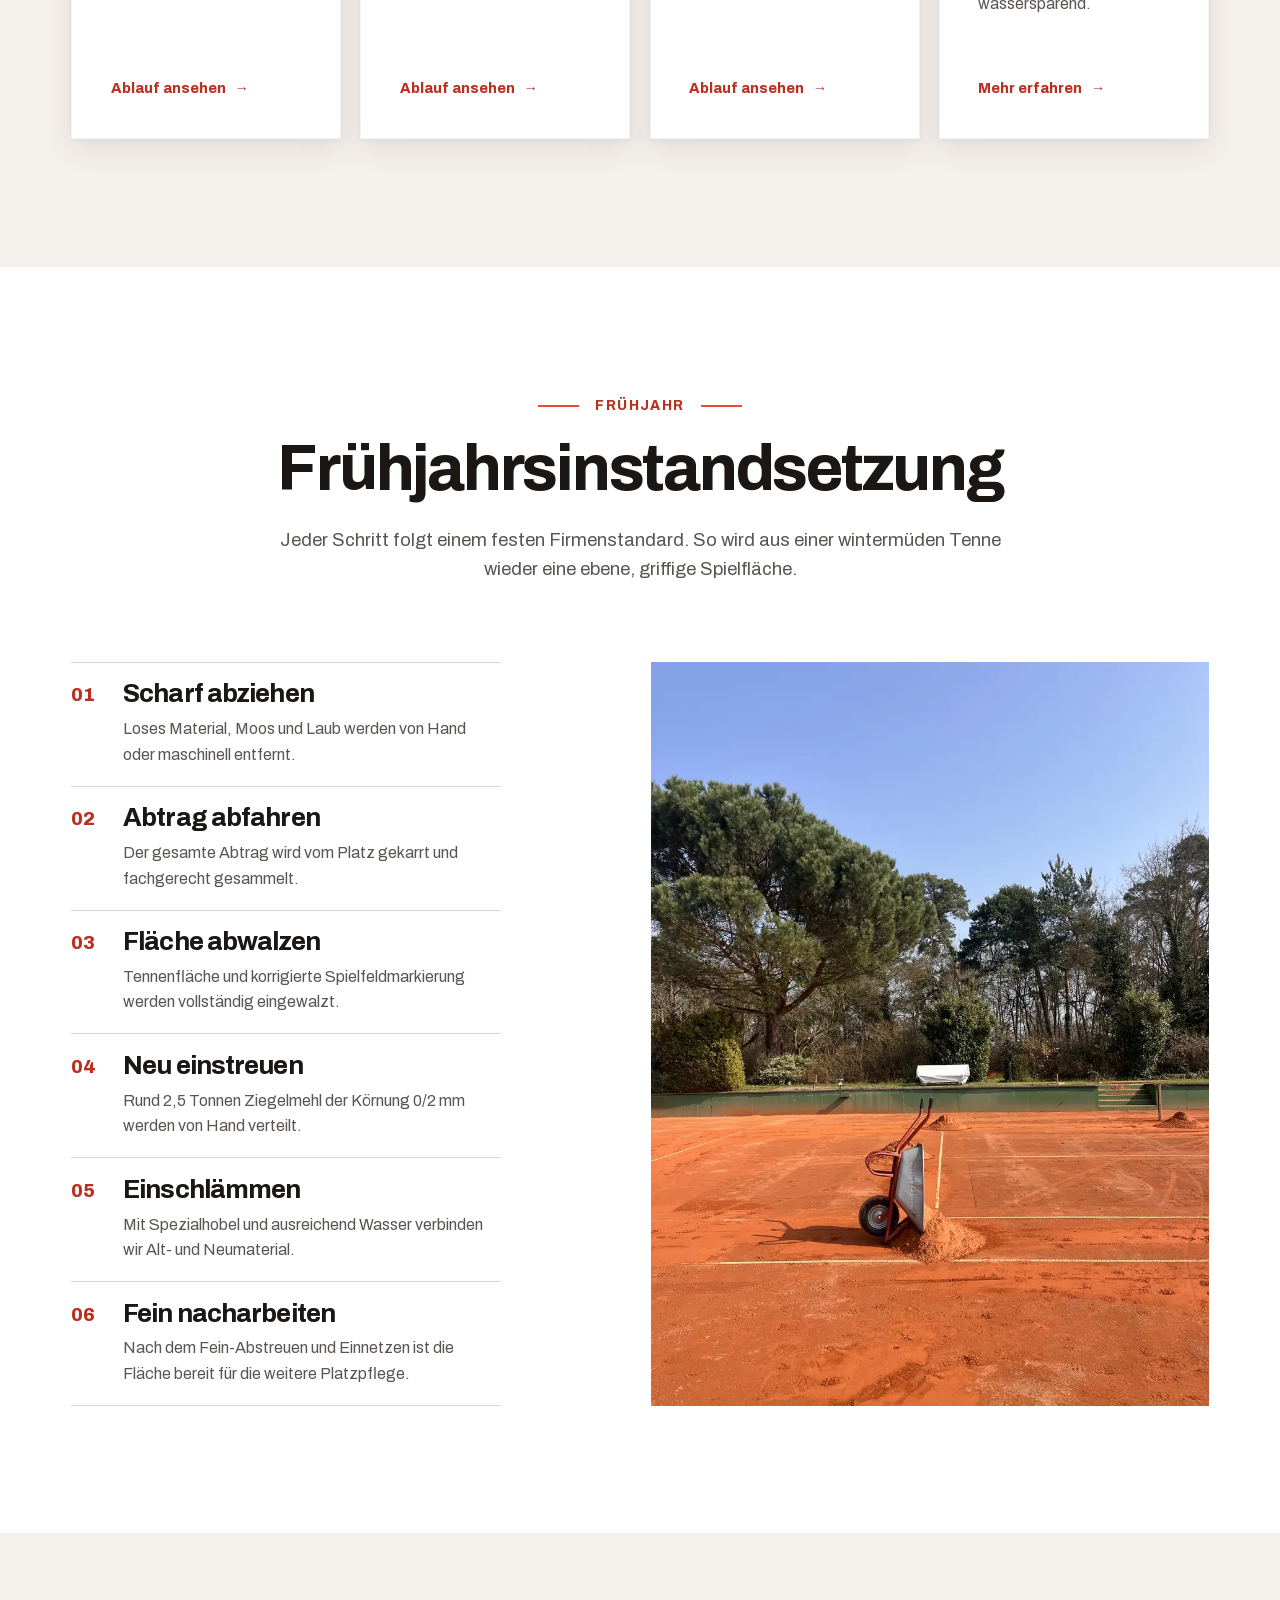
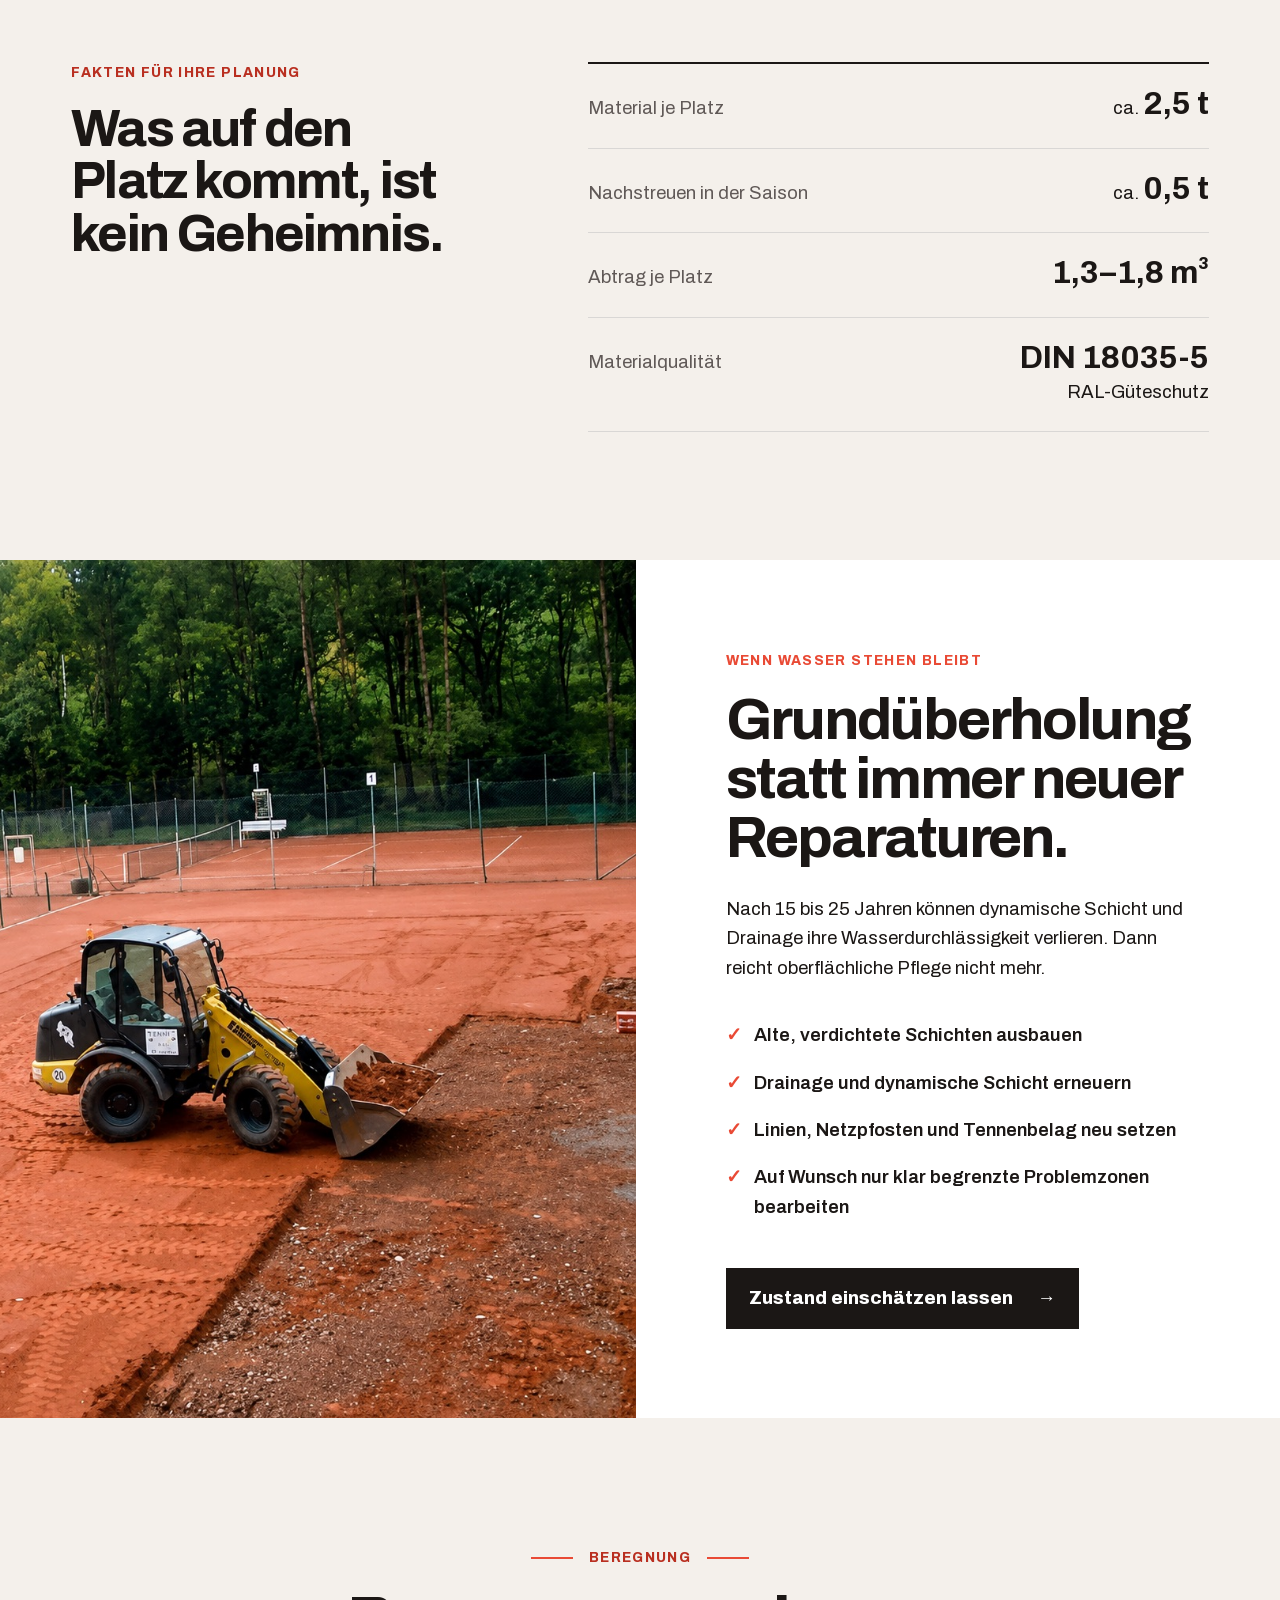
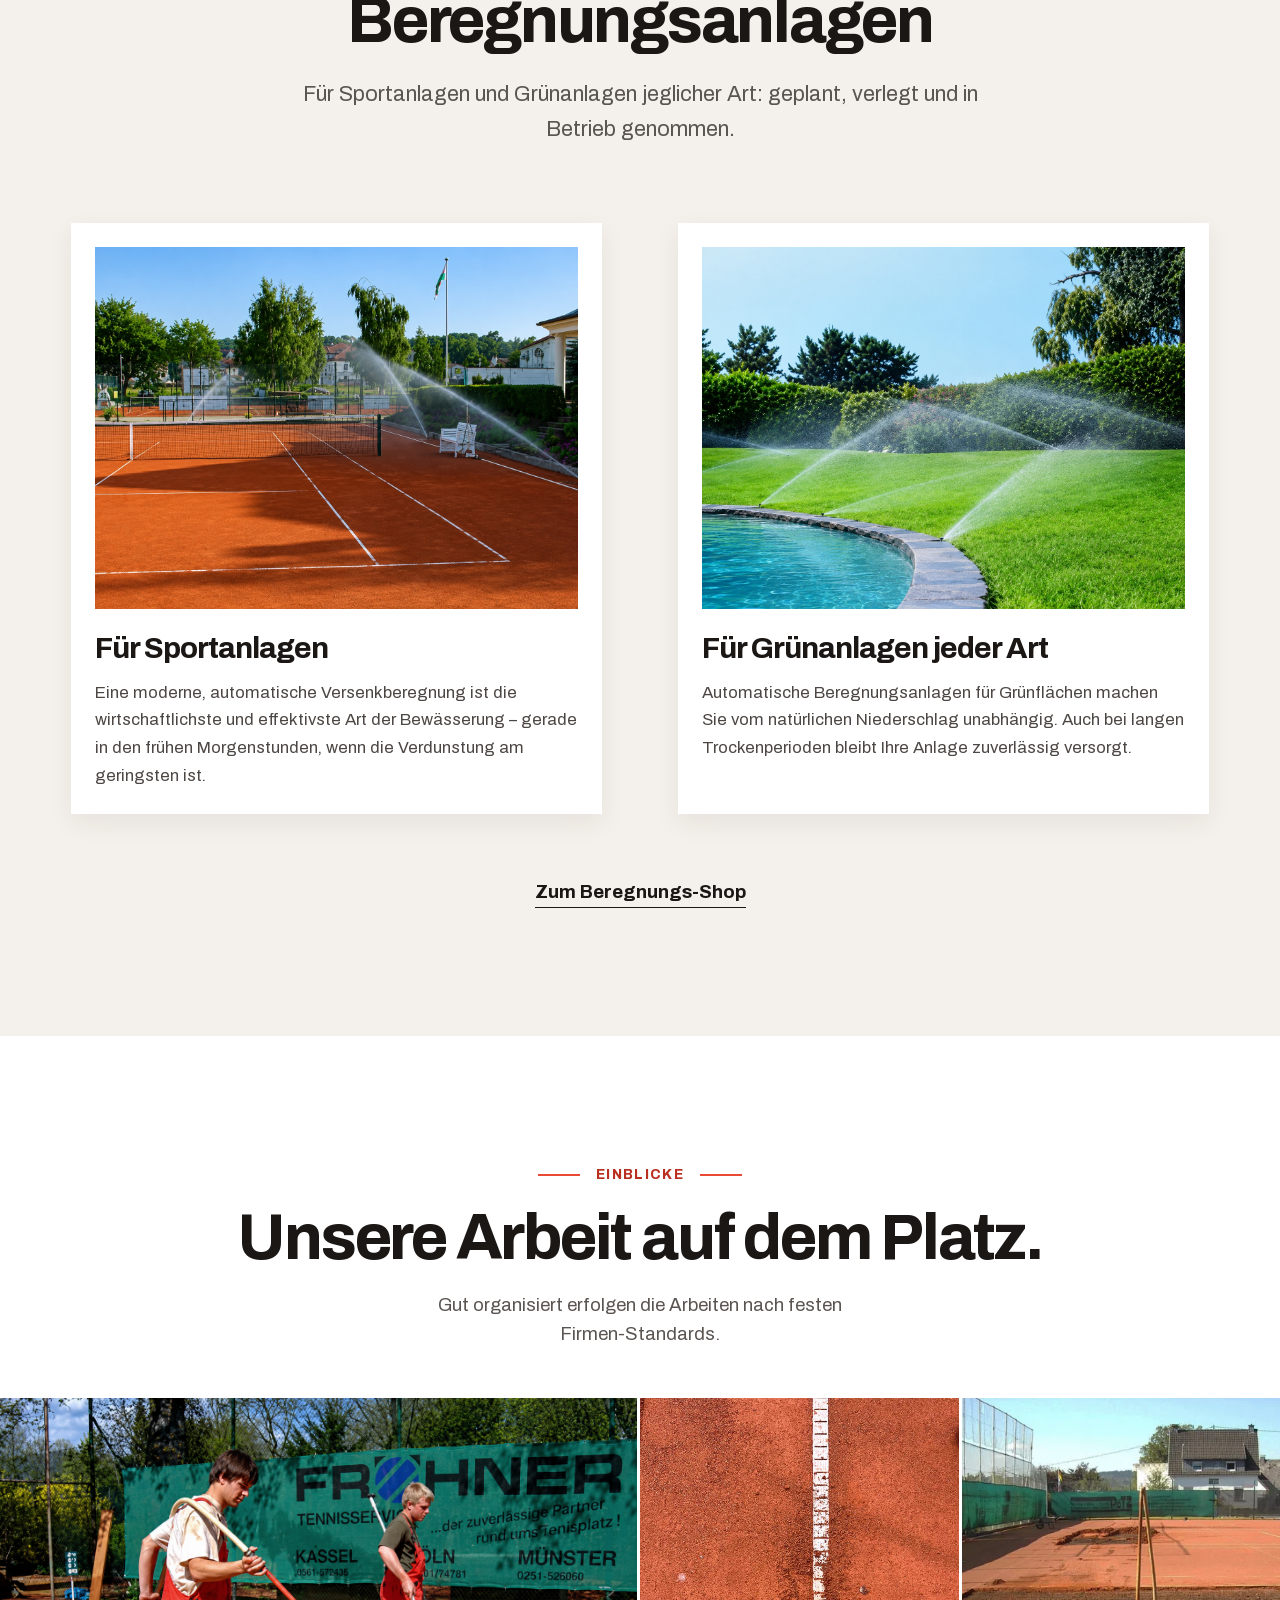
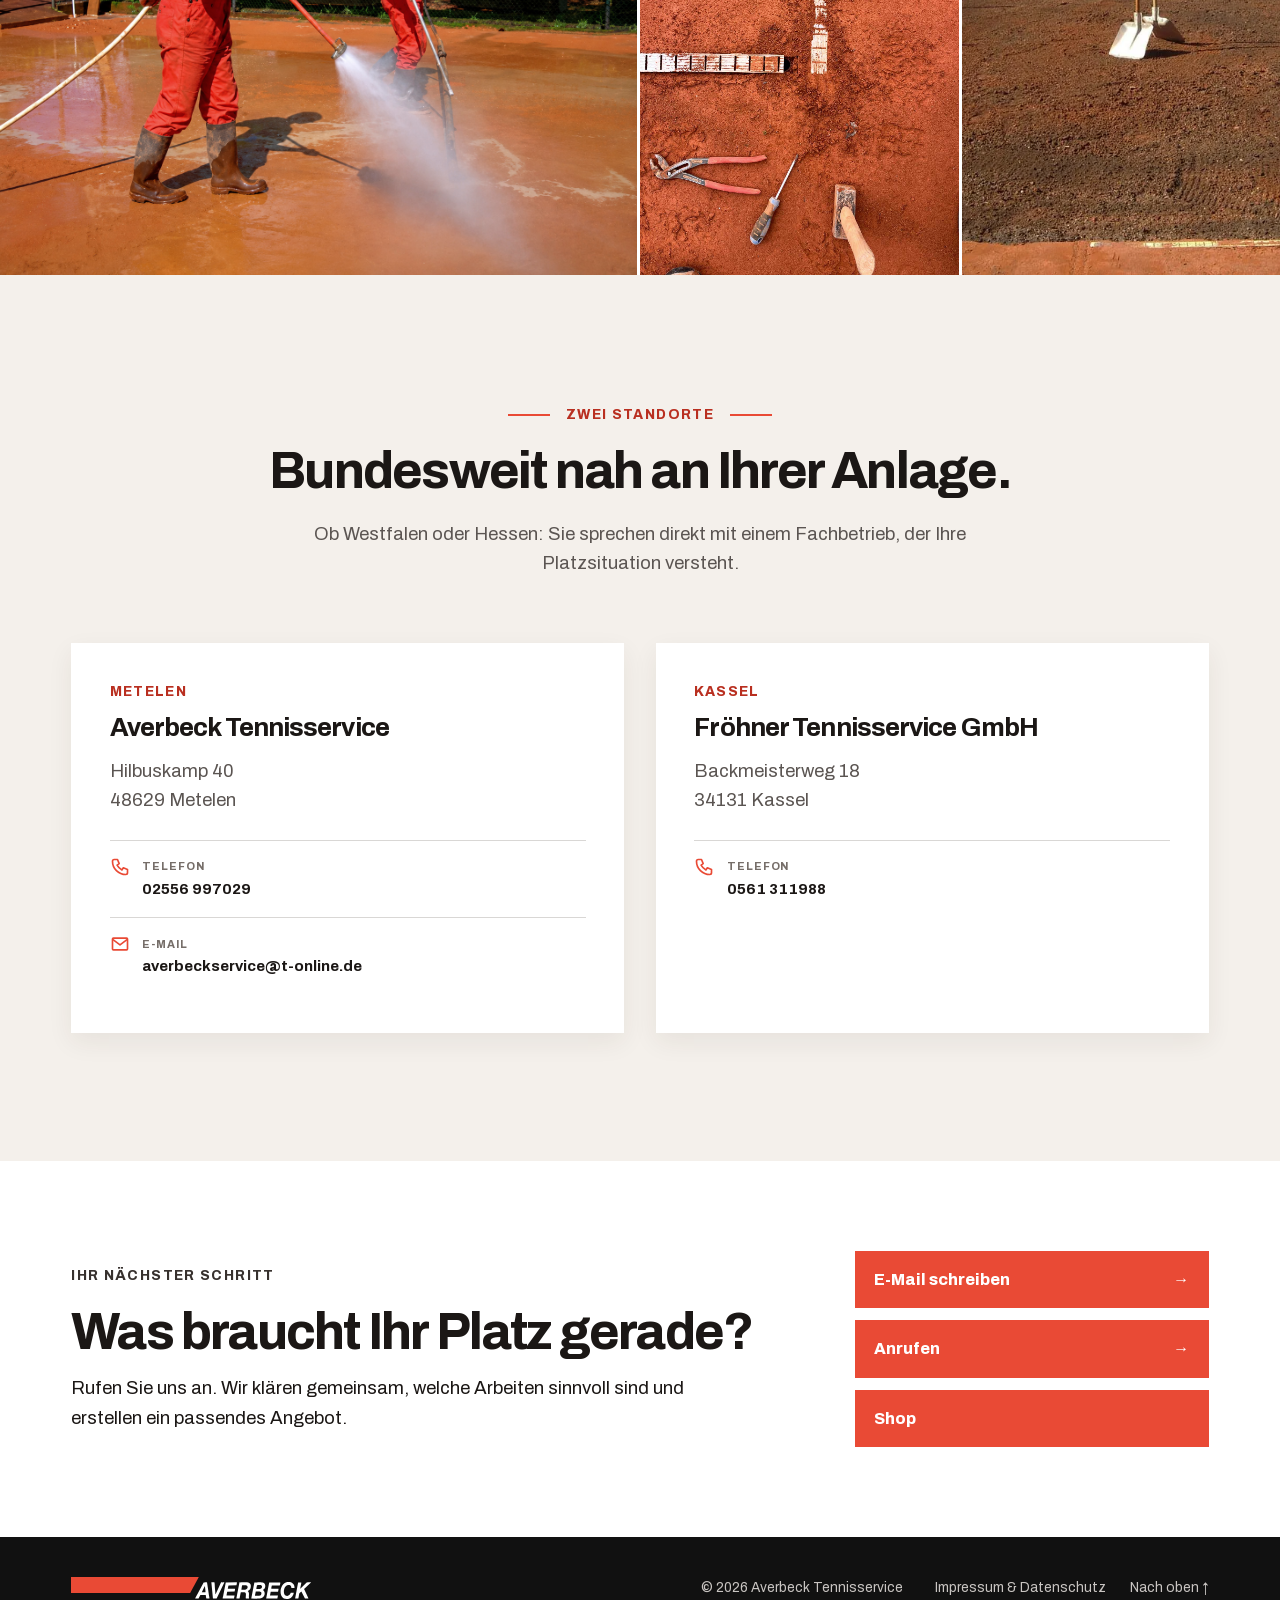
==== commit 4075049f: "Add scroll reveal, tidy shop links, center mobile service cards - Sections outside the hero fade in " ====
--- a/index.html
+++ b/index.html
@@ -63,7 +63,7 @@
       </div>
       <div class="service-list">
         <article>
-          <div><h3>Frühjahrs-<span>instandsetzung</span></h3><p>Abziehen, abfahren, walzen, neu einstreuen und einschlämmen – für einen zuverlässigen Saisonstart.</p></div>
+          <div><h3>Frühjahrs-<br>instandsetzung</h3><p>Abziehen, abfahren, walzen, neu einstreuen und einschlämmen – für einen zuverlässigen Saisonstart.</p></div>
           <a href="#ablauf" aria-label="Zum Ablauf der Frühjahrsinstandsetzung">Ablauf ansehen <span>→</span></a>
         </article>
         <article>
@@ -85,7 +85,7 @@
       <div class="shell">
         <div class="process__head">
           <p class="label label--light">Frühjahr</p>
-          <h2>Frühjahrs&shy;instandsetzung</h2>
+          <h2>Frühjahrsinstandsetzung</h2>
           <p>Jeder Schritt folgt einem festen Firmenstandard. So wird aus einer wintermüden Tenne wieder eine ebene, griffige Spielfläche.</p>
         </div>
         <div class="process__body">
@@ -131,7 +131,7 @@
     <section class="water shell" id="beregnung">
       <div class="water__head">
         <p class="label">Beregnung</p>
-        <h2>Beregnungs&shy;anlagen</h2>
+        <h2>Beregnungsanlagen</h2>
         <p>Für Sportanlagen und Grünanlagen jeglicher Art: geplant, verlegt und in Betrieb genommen.</p>
       </div>
       <div class="water__grid">
--- a/assets/css/style.css
+++ b/assets/css/style.css
@@ -5,12 +5,13 @@
 body{margin:0;background:var(--white);color:var(--ink);font-family:Archivo,Arial,sans-serif;font-size:clamp(1.05rem,1rem + .2vw,1.18rem);line-height:1.6;-webkit-font-smoothing:antialiased;overflow-x:hidden}
 img{display:block;width:100%;height:auto}
 a{color:inherit;text-underline-offset:4px}
-p{min-width:0;margin:0;max-width:68ch;overflow-wrap:anywhere;text-wrap:pretty}
-h1,h2,h3{max-width:100%;margin:0;font-weight:730;line-height:1.02;letter-spacing:-.035em;overflow-wrap:anywhere;hyphens:auto;text-wrap:balance}
+p{margin:0;max-width:68ch;text-wrap:pretty}
+h1,h2,h3{margin:0;font-weight:730;line-height:1.02;letter-spacing:-.035em;text-wrap:balance}
 h1{font-size:clamp(3.25rem,8.5vw,6rem)}
 h2{font-size:clamp(2.5rem,5vw,4.5rem)}
 h3{font-size:clamp(1.35rem,2vw,1.8rem)}
 :focus-visible{outline:3px solid var(--red);outline-offset:4px}
+.reveal-on-scroll{opacity:0;transform:translate3d(0,2rem,0);transition:opacity .75s var(--ease),transform .75s var(--ease)}.reveal-on-scroll.is-visible{opacity:1;transform:translate3d(0,0,0)}
 .shell{width:min(100%,var(--max));margin-inline:auto;padding-inline:var(--gutter)}
 .skip{position:fixed;left:1rem;top:-5rem;z-index:var(--skip);background:var(--white);padding:.8rem 1rem;font-weight:700;transition:top .2s}
 .skip:focus{top:1rem}
@@ -50,7 +51,7 @@
 .problem__lead{display:flex;flex-direction:column;align-items:center;max-width:46rem;margin:0 auto clamp(2.5rem,5vw,4.5rem);text-align:center}.problem__lead .label{width:100%;margin-inline:auto;text-align:center}.problem__lead h2{width:100%;font-size:clamp(2.4rem,4.3vw,4rem);text-align:center}.problem__lead>p:not(.label){margin-top:1.5rem;color:#5b5552}
 .service-list{display:grid;grid-template-columns:repeat(4,minmax(0,1fr));gap:clamp(.8rem,1.5vw,1.35rem)}
 .service-list article{display:flex;flex-direction:column;align-items:flex-start;min-width:0;min-height:22rem;padding:clamp(2rem,3vw,3rem) clamp(2rem,3vw,3rem);background:var(--white);border:1px solid rgba(27,23,21,.05);border-radius:0;box-shadow:0 .65rem 1.7rem rgba(50,38,29,.09),0 .1rem .3rem rgba(50,38,29,.05);transition:transform .3s var(--ease),box-shadow .3s var(--ease)}
-.service-list article>div{max-width:22ch;min-width:0}.service-list h3{max-width:100%;margin-bottom:1rem;font-size:clamp(1.1rem,1.15vw,1.3rem);line-height:1.18;letter-spacing:-.025em;overflow-wrap:anywhere;hyphens:auto;text-wrap:balance}.service-list h3 span{display:block}.service-list p{max-width:22ch;color:#5b5552;font-size:1rem;line-height:1.6;overflow-wrap:break-word}
+.service-list article>div{max-width:22ch;min-width:0}.service-list h3{max-width:100%;margin-bottom:1rem;font-size:clamp(1.1rem,1.15vw,1.3rem);line-height:1.18;letter-spacing:-.025em;overflow-wrap:anywhere;hyphens:auto;text-wrap:balance}.service-list p{max-width:22ch;color:#5b5552;font-size:1rem;line-height:1.6;overflow-wrap:break-word}
 .service-list a{display:inline-flex;align-items:center;gap:.55rem;margin-top:auto;padding-top:2rem;color:var(--red-dark);font-size:.9rem;font-weight:750;text-decoration:none}.service-list a span{color:inherit;transition:transform .2s var(--ease)}.service-list article:hover{transform:translateY(-.3rem);box-shadow:0 1.15rem 2.4rem rgba(50,38,29,.12),0 .2rem .45rem rgba(50,38,29,.06)}.service-list a:hover span{transform:translateX(.25rem)}
 .process{padding-block:var(--space);background:var(--white);color:var(--ink)}
 .process__head{max-width:48rem;margin:0 auto clamp(3rem,6vw,5rem);text-align:center}.process__head .label{margin-inline:auto}.process__head>p:not(.label){margin:1.5rem auto 0;color:#5b5552}
@@ -90,4 +91,4 @@
 @media(max-width:800px){.header__inner{height:4.5rem}.logo{width:min(15rem,65vw)}.menu{display:grid;grid-template-columns:repeat(3,1.2rem);gap:0;padding:.6rem 0;cursor:pointer}.menu span{grid-row:1;display:block;width:1.2rem;height:2px;background:currentColor}.menu b{grid-column:1/-1;font-size:.62rem;text-transform:uppercase;letter-spacing:.08em}.nav{position:fixed;inset:4.5rem 0 auto;display:none;flex-direction:column;align-items:stretch;padding:1rem var(--gutter) 2rem;background:var(--white);color:var(--ink);border-bottom:1px solid var(--line)}.header.is-open .nav{display:flex}.nav a{padding:1rem 0;border-bottom:1px solid var(--line);font-size:1.05rem}.hero{min-height:840px}.hero__content{padding-bottom:15rem}.hero__shade{background:linear-gradient(90deg,rgba(16,11,9,.83),rgba(16,11,9,.25)),linear-gradient(0deg,rgba(16,11,9,.75),transparent 55%)}.hero__rail{grid-template-columns:1fr 1fr}.hero__rail div{padding:1rem 1.25rem}.hero__rail div:nth-child(2){border-right:0}.hero__rail div:nth-child(-n+2){border-bottom:1px solid rgba(255,255,255,.22)}.facts{grid-template-columns:1fr}.process__body,.water__grid,.location-cards{grid-template-columns:1fr}.process__image{position:static;height:auto}.process__image img{position:static;width:100%;height:auto}.rebuild{grid-template-columns:1fr}.rebuild__photo{height:55vw;min-height:360px}.gallery{grid-template-columns:1fr 1fr}.gallery__wide{grid-column:1/-1}.gallery figure{min-height:380px}.footer__inner{flex-wrap:wrap}.footer p{order:3;flex-basis:100%}}
 @media(max-width:560px){h1{font-size:clamp(3rem,15vw,4.5rem)}.hero{min-height:760px}.hero__content{justify-content:flex-start;padding-top:9rem}.hero__text{font-size:1.05rem}.actions{align-items:flex-start;flex-direction:column;gap:1.2rem}.problem{padding-top:5rem}.problem__lead{margin-bottom:2.5rem}.service-list{grid-template-columns:1fr}.service-list article{min-height:0}.facts dl div{display:block}.facts dd{margin-top:.3rem;text-align:left}.rebuild__photo{min-height:300px}.rebuild__copy{padding:4rem var(--gutter)}.water__head{margin-bottom:2.75rem}.water__card h3{margin-top:1.2rem}.work__head{display:block}.work__head>p{margin-top:1rem}.gallery{display:block}.gallery figure{min-height:0;aspect-ratio:4/3;margin-top:3px}.location-card{padding:1.5rem}.contact__inner{grid-template-columns:1fr}.contact__inner>div:first-child{grid-column:auto}.footer__inner{display:block}.footer img{margin-bottom:1.5rem}.footer nav{margin-top:1rem;flex-direction:column;gap:.5rem}}
 @media(max-width:560px){.service-list article{align-items:center;text-align:center}.service-list article>div,.service-list p{max-width:30ch}.service-list a{align-self:center}}
-@media(prefers-reduced-motion:reduce){html{scroll-behavior:auto}*,*:before,*:after{transition-duration:.01ms!important;animation-duration:.01ms!important;animation-iteration-count:1!important}}
+@media(prefers-reduced-motion:reduce){html{scroll-behavior:auto}.reveal-on-scroll{opacity:1;transform:none}*,*:before,*:after{transition-duration:.01ms!important;animation-duration:.01ms!important;animation-iteration-count:1!important}}
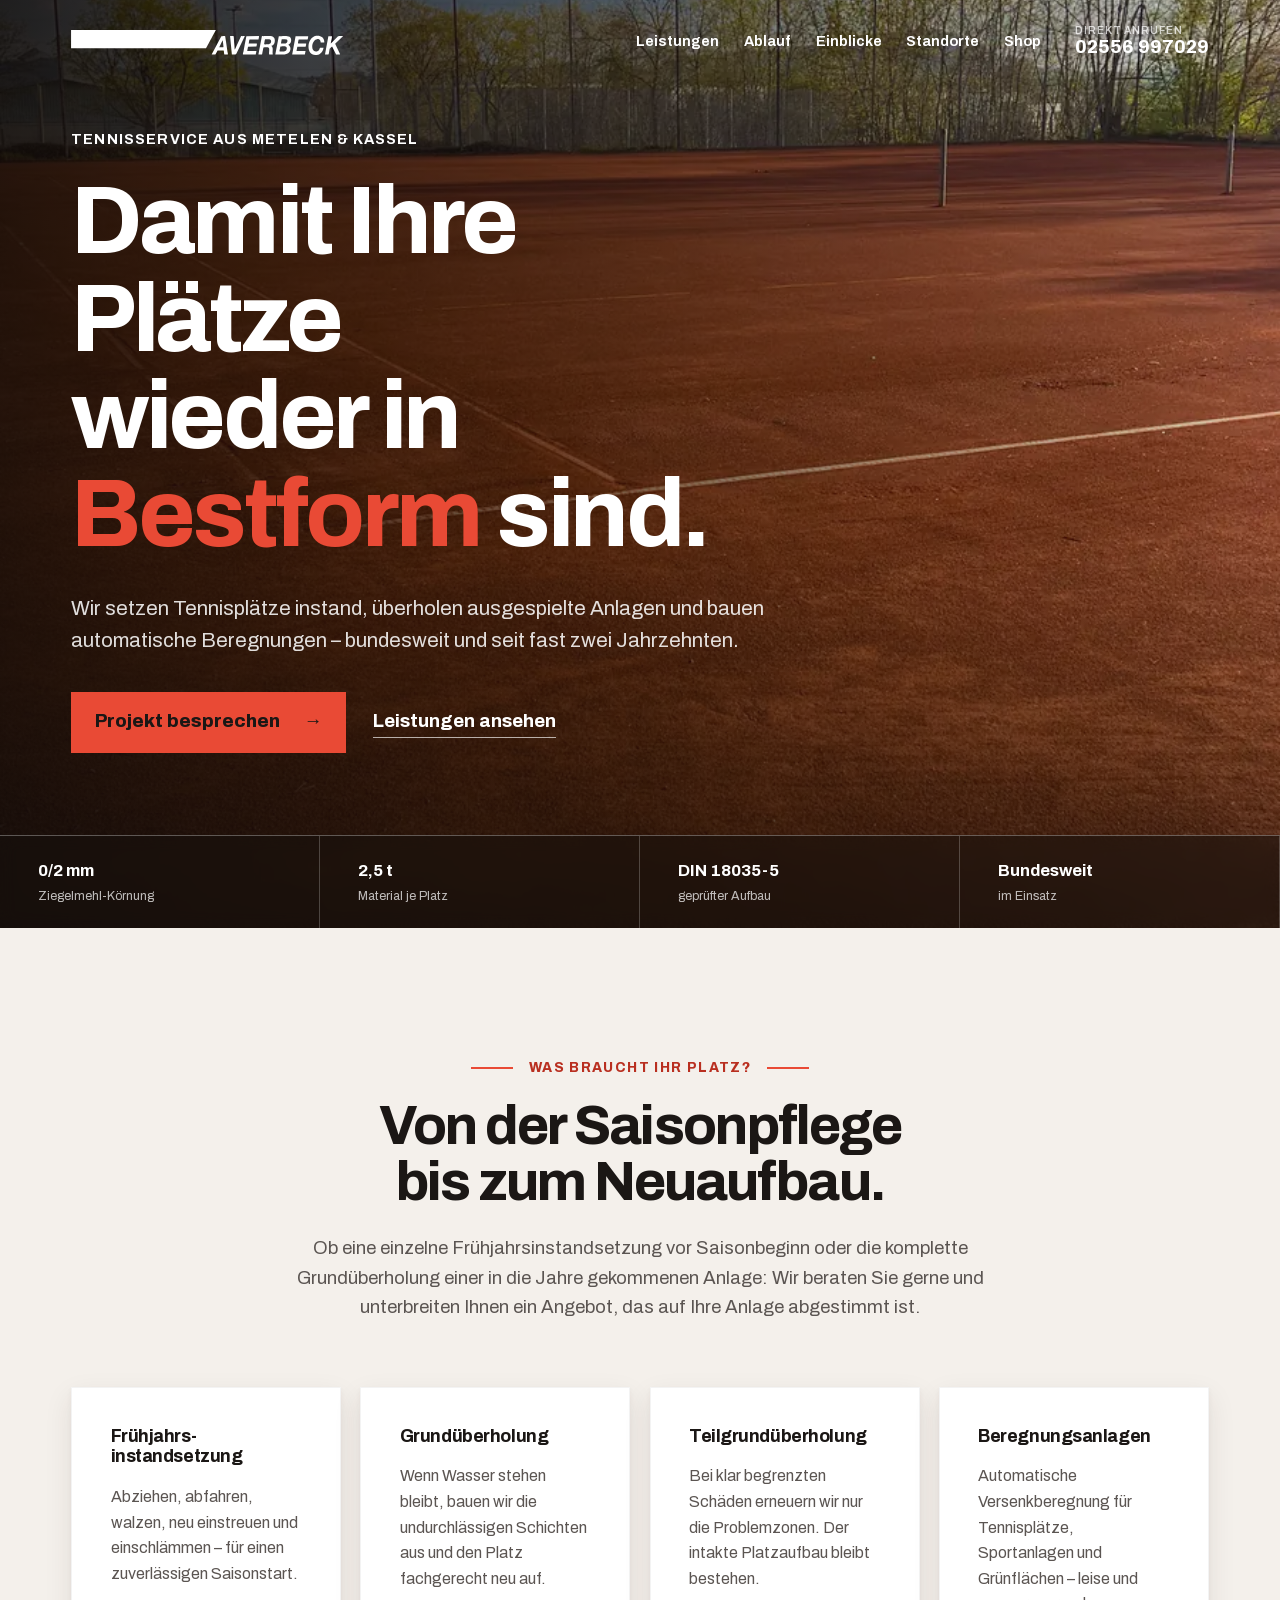
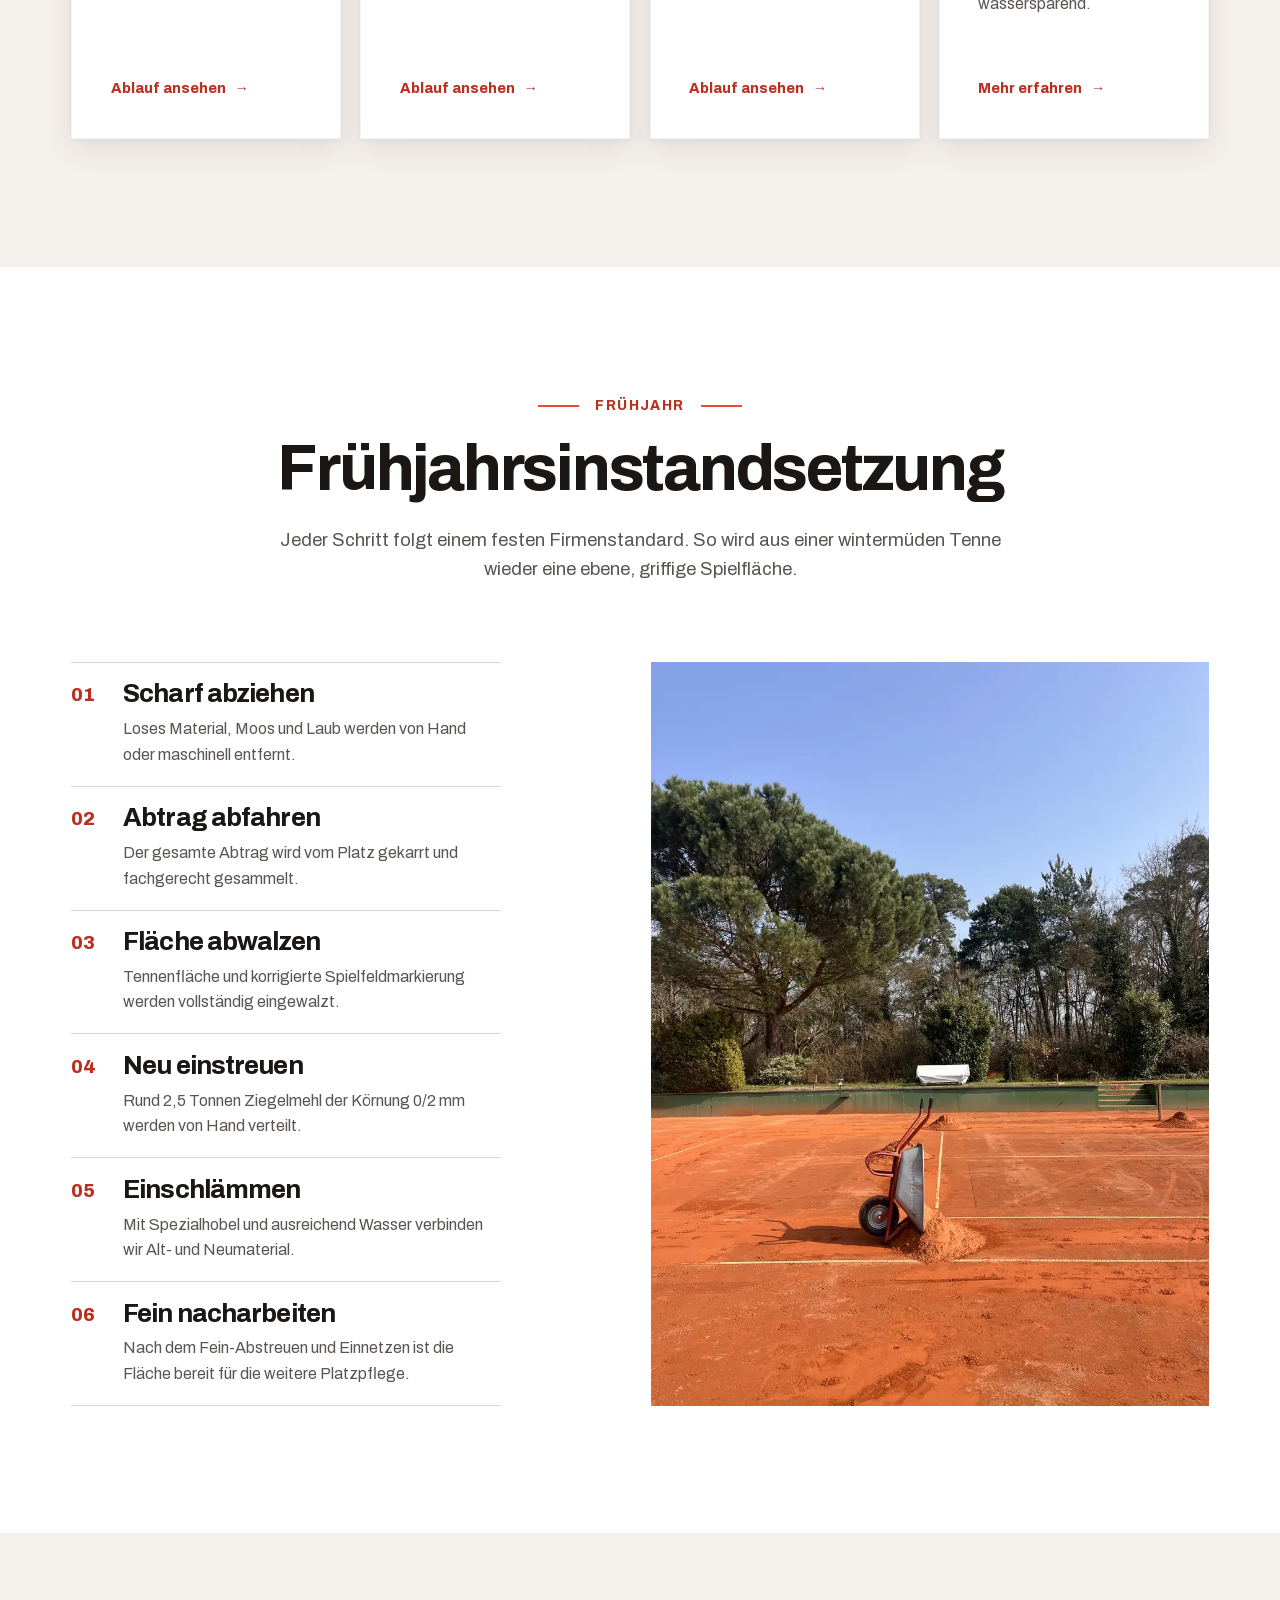
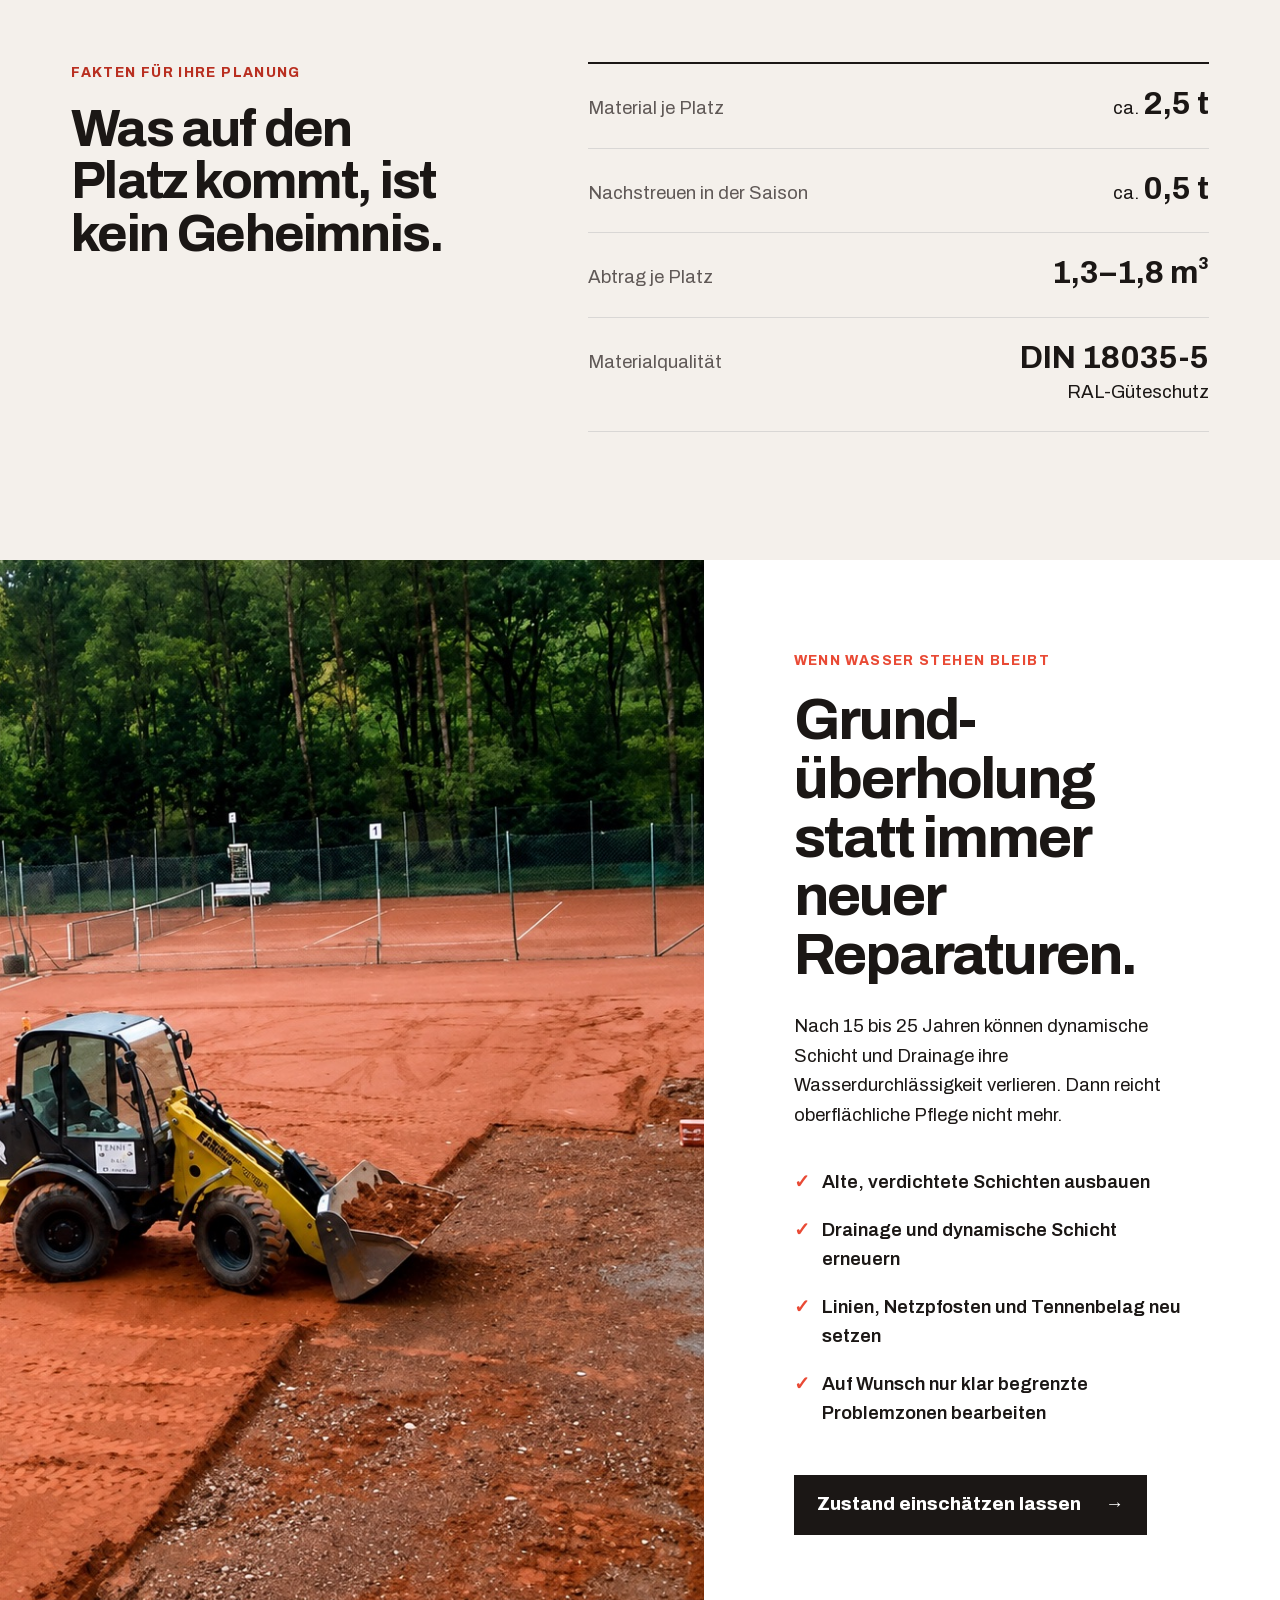
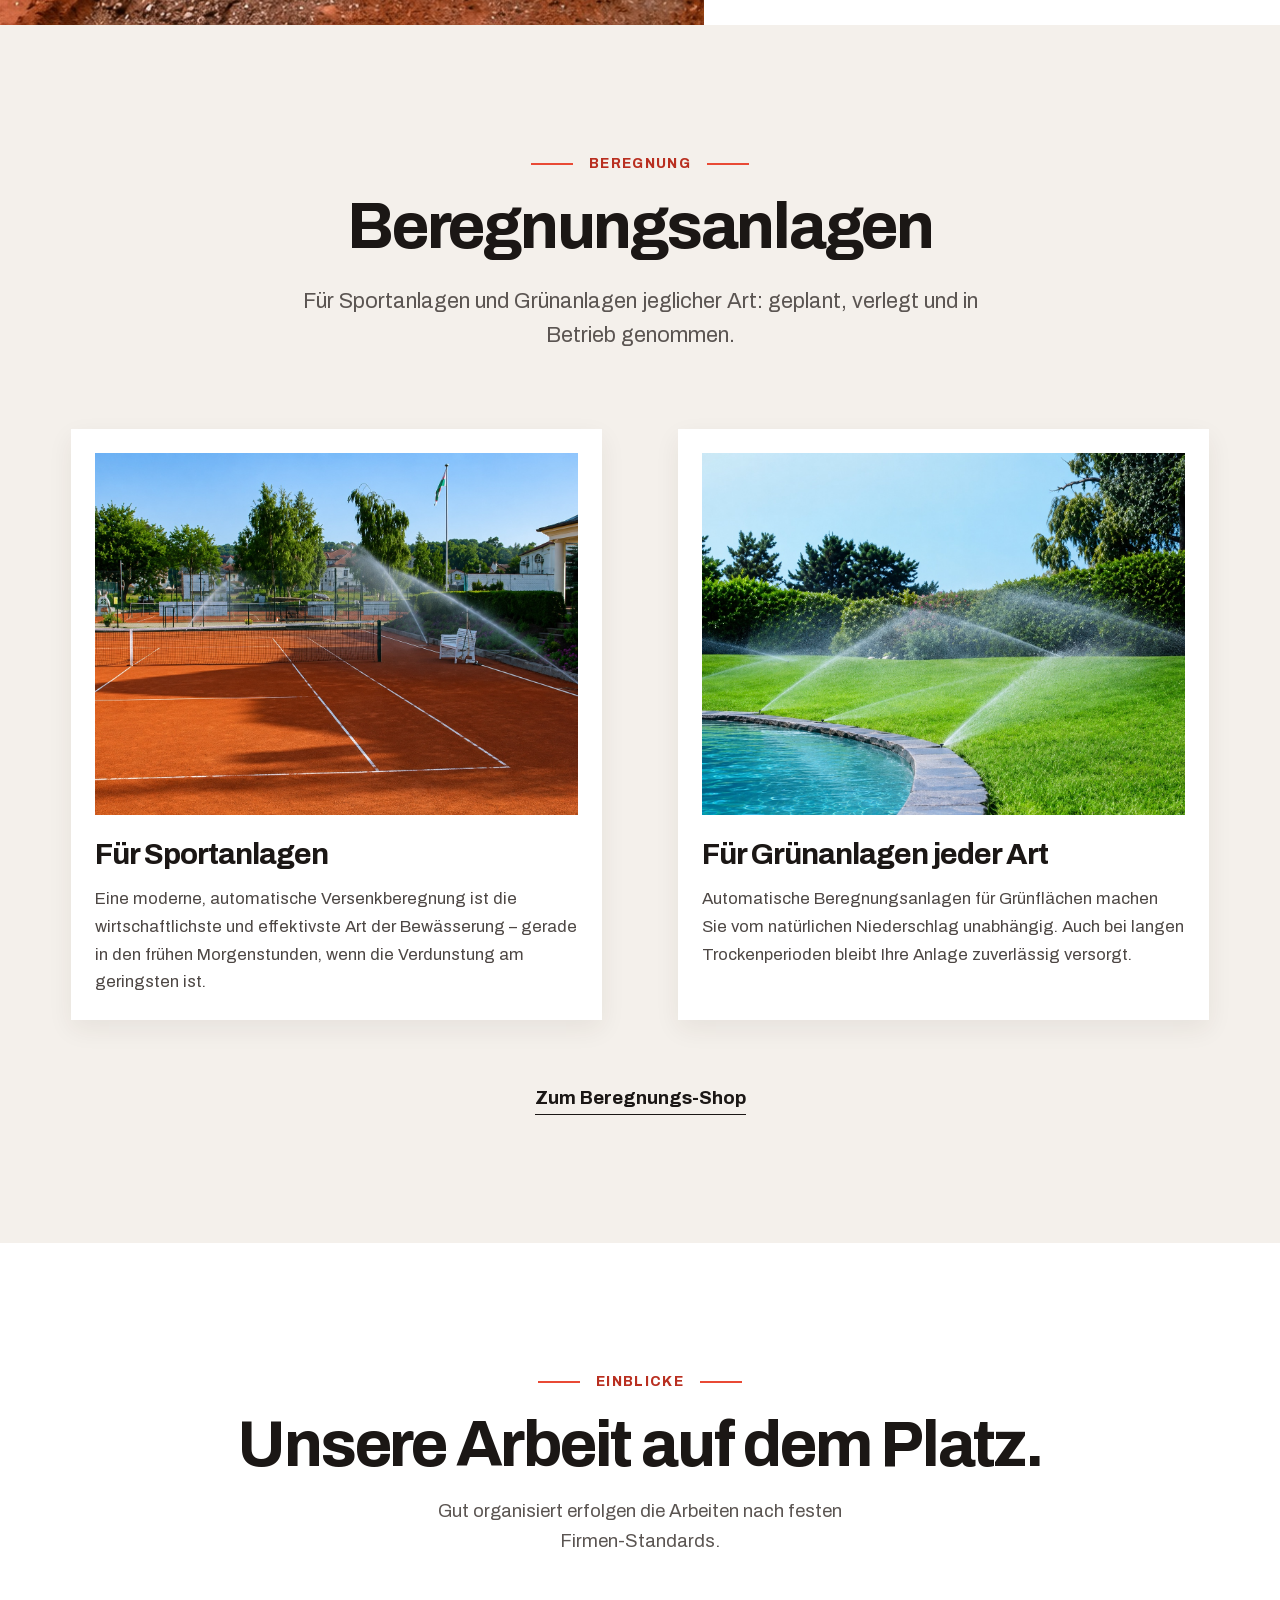
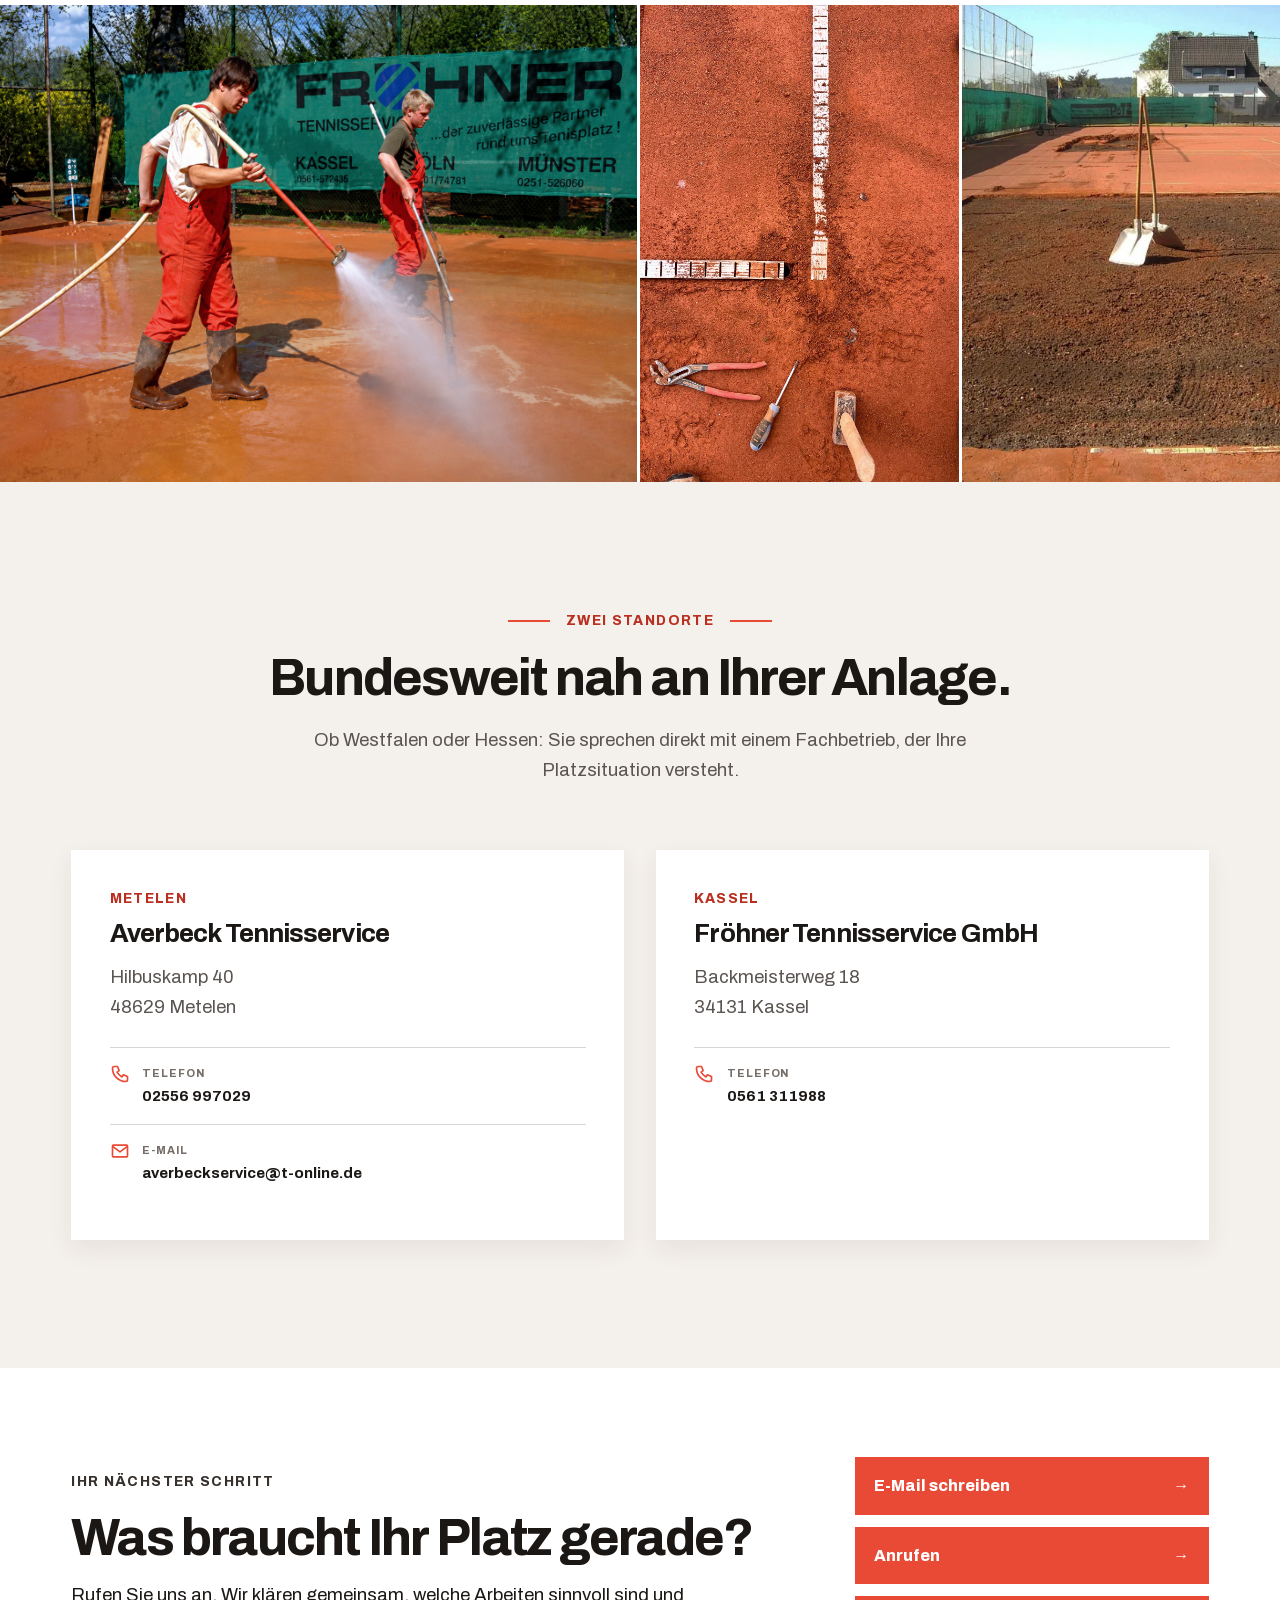
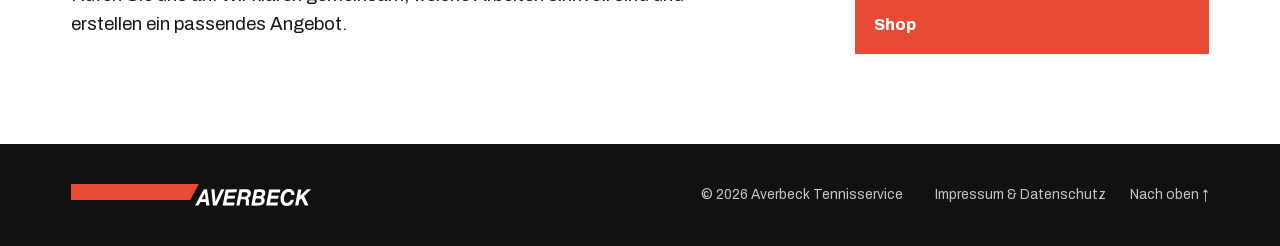
==== commit e866813a: "Prevent headings and rebuild section from overflowing on narrow screens - Soft hyphens in three comp" ====
--- a/index.html
+++ b/index.html
@@ -85,7 +85,7 @@
       <div class="shell">
         <div class="process__head">
           <p class="label label--light">Frühjahr</p>
-          <h2>Frühjahrsinstandsetzung</h2>
+          <h2>Frühjahrs&shy;instandsetzung</h2>
           <p>Jeder Schritt folgt einem festen Firmenstandard. So wird aus einer wintermüden Tenne wieder eine ebene, griffige Spielfläche.</p>
         </div>
         <div class="process__body">
@@ -116,7 +116,7 @@
       <div class="rebuild__photo"><img src="assets/img/IMG_GRUND.jpeg" alt="Grundüberholung eines Tennisplatzes" width="1448" height="1086" loading="lazy"></div>
       <div class="rebuild__copy">
         <p class="label">Wenn Wasser stehen bleibt</p>
-        <h2>Grundüberholung statt immer neuer Reparaturen.</h2>
+        <h2>Grund&shy;überholung statt immer neuer Reparaturen.</h2>
         <p>Nach 15 bis 25 Jahren können dynamische Schicht und Drainage ihre Wasserdurchlässigkeit verlieren. Dann reicht oberflächliche Pflege nicht mehr.</p>
         <ul>
           <li>Alte, verdichtete Schichten ausbauen</li>
@@ -131,7 +131,7 @@
     <section class="water shell" id="beregnung">
       <div class="water__head">
         <p class="label">Beregnung</p>
-        <h2>Beregnungsanlagen</h2>
+        <h2>Beregnungs&shy;anlagen</h2>
         <p>Für Sportanlagen und Grünanlagen jeglicher Art: geplant, verlegt und in Betrieb genommen.</p>
       </div>
       <div class="water__grid">
--- a/assets/css/style.css
+++ b/assets/css/style.css
@@ -6,7 +6,7 @@
 img{display:block;width:100%;height:auto}
 a{color:inherit;text-underline-offset:4px}
 p{margin:0;max-width:68ch;text-wrap:pretty}
-h1,h2,h3{margin:0;font-weight:730;line-height:1.02;letter-spacing:-.035em;text-wrap:balance}
+h1,h2,h3{margin:0;font-weight:730;line-height:1.02;letter-spacing:-.035em;text-wrap:balance;overflow-wrap:break-word}
 h1{font-size:clamp(3.25rem,8.5vw,6rem)}
 h2{font-size:clamp(2.5rem,5vw,4.5rem)}
 h3{font-size:clamp(1.35rem,2vw,1.8rem)}
@@ -68,7 +68,7 @@
 .facts dt{color:#605957}.facts dd{margin:0;text-align:right}.facts strong{font-size:clamp(1.35rem,2.5vw,2rem);line-height:1}
 .rebuild{display:grid;grid-template-columns:1.1fr .9fr;min-height:760px;background:var(--white)}
 .rebuild__photo img{height:100%;object-fit:cover;object-position:right center}
-.rebuild__copy{display:flex;flex-direction:column;justify-content:center;align-items:flex-start;padding:clamp(3rem,7vw,7rem)}
+.rebuild__copy{display:flex;flex-direction:column;justify-content:center;align-items:flex-start;padding:clamp(3rem,7vw,7rem)}.rebuild__copy>*{max-width:100%}
 .rebuild__copy .label{color:var(--red)}.rebuild__copy h2{font-size:clamp(2.5rem,4.5vw,4.2rem)}
 .rebuild__copy>p:not(.label){margin-top:1.7rem}.rebuild__copy ul{margin:1.8rem 0 2.3rem;padding:0;list-style:none}
 .rebuild__copy li{position:relative;padding:.55rem 0 .55rem 1.8rem;font-weight:600}.rebuild__copy li:before{content:'✓';position:absolute;left:0;color:var(--red);font-weight:900}
@@ -88,7 +88,7 @@
 .contact-actions{display:grid;gap:.75rem}.contact-actions a{display:flex;align-items:center;justify-content:space-between;gap:1rem;min-height:3.6rem;padding:.85rem 1.1rem;background:var(--red);border:2px solid var(--red);color:var(--white);font-size:1rem;font-weight:780;text-decoration:none;transition:transform .25s var(--ease),background .25s}.contact-actions a:hover{transform:translateY(-.2rem);background:#f25a44}.contact-actions b{color:inherit;transition:transform .2s}.contact-actions a:hover b{transform:translateX(.25rem)}
 main,.hero,.footer{width:100%;max-width:none}.footer{padding-block:2.5rem;background:#111;color:#c9c5c2;font-size:.86rem}.footer__inner{display:flex;align-items:center;gap:2rem}.footer img{width:15rem;margin-right:auto}.footer nav{display:flex;gap:1.5rem}.footer a{text-decoration:none}.footer a:hover{text-decoration:underline}
 @media(max-width:1050px){.phone--head{display:none}.nav a{padding:.5rem}.logo{width:15rem}.facts,.locations{gap:3.5rem}.service-list{grid-template-columns:repeat(2,minmax(0,1fr))}.process__body{gap:3rem}.contact__inner{grid-template-columns:minmax(0,1.25fr) minmax(15rem,.65fr)}}
-@media(max-width:800px){.header__inner{height:4.5rem}.logo{width:min(15rem,65vw)}.menu{display:grid;grid-template-columns:repeat(3,1.2rem);gap:0;padding:.6rem 0;cursor:pointer}.menu span{grid-row:1;display:block;width:1.2rem;height:2px;background:currentColor}.menu b{grid-column:1/-1;font-size:.62rem;text-transform:uppercase;letter-spacing:.08em}.nav{position:fixed;inset:4.5rem 0 auto;display:none;flex-direction:column;align-items:stretch;padding:1rem var(--gutter) 2rem;background:var(--white);color:var(--ink);border-bottom:1px solid var(--line)}.header.is-open .nav{display:flex}.nav a{padding:1rem 0;border-bottom:1px solid var(--line);font-size:1.05rem}.hero{min-height:840px}.hero__content{padding-bottom:15rem}.hero__shade{background:linear-gradient(90deg,rgba(16,11,9,.83),rgba(16,11,9,.25)),linear-gradient(0deg,rgba(16,11,9,.75),transparent 55%)}.hero__rail{grid-template-columns:1fr 1fr}.hero__rail div{padding:1rem 1.25rem}.hero__rail div:nth-child(2){border-right:0}.hero__rail div:nth-child(-n+2){border-bottom:1px solid rgba(255,255,255,.22)}.facts{grid-template-columns:1fr}.process__body,.water__grid,.location-cards{grid-template-columns:1fr}.process__image{position:static;height:auto}.process__image img{position:static;width:100%;height:auto}.rebuild{grid-template-columns:1fr}.rebuild__photo{height:55vw;min-height:360px}.gallery{grid-template-columns:1fr 1fr}.gallery__wide{grid-column:1/-1}.gallery figure{min-height:380px}.footer__inner{flex-wrap:wrap}.footer p{order:3;flex-basis:100%}}
+@media(max-width:800px){.header__inner{height:4.5rem}.logo{width:min(15rem,65vw)}.menu{display:grid;grid-template-columns:repeat(3,1.2rem);gap:0;padding:.6rem 0;cursor:pointer}.menu span{grid-row:1;display:block;width:1.2rem;height:2px;background:currentColor}.menu b{grid-column:1/-1;font-size:.62rem;text-transform:uppercase;letter-spacing:.08em}.nav{position:fixed;inset:4.5rem 0 auto;display:none;flex-direction:column;align-items:stretch;padding:1rem var(--gutter) 2rem;background:var(--white);color:var(--ink);border-bottom:1px solid var(--line)}.header.is-open .nav{display:flex}.nav a{padding:1rem 0;border-bottom:1px solid var(--line);font-size:1.05rem}.hero{min-height:840px}.hero__content{padding-bottom:15rem}.hero__shade{background:linear-gradient(90deg,rgba(16,11,9,.83),rgba(16,11,9,.25)),linear-gradient(0deg,rgba(16,11,9,.75),transparent 55%)}.hero__rail{grid-template-columns:1fr 1fr}.hero__rail div{padding:1rem 1.25rem}.hero__rail div:nth-child(2){border-right:0}.hero__rail div:nth-child(-n+2){border-bottom:1px solid rgba(255,255,255,.22)}.facts{grid-template-columns:1fr}.process__body,.water__grid,.location-cards{grid-template-columns:1fr}.process__image{position:static;height:auto}.process__image img{position:static;width:100%;height:auto}.rebuild{grid-template-columns:minmax(0,1fr)}.rebuild__photo{height:55vw;min-height:360px}.gallery{grid-template-columns:1fr 1fr}.gallery__wide{grid-column:1/-1}.gallery figure{min-height:380px}.footer__inner{flex-wrap:wrap}.footer p{order:3;flex-basis:100%}}
 @media(max-width:560px){h1{font-size:clamp(3rem,15vw,4.5rem)}.hero{min-height:760px}.hero__content{justify-content:flex-start;padding-top:9rem}.hero__text{font-size:1.05rem}.actions{align-items:flex-start;flex-direction:column;gap:1.2rem}.problem{padding-top:5rem}.problem__lead{margin-bottom:2.5rem}.service-list{grid-template-columns:1fr}.service-list article{min-height:0}.facts dl div{display:block}.facts dd{margin-top:.3rem;text-align:left}.rebuild__photo{min-height:300px}.rebuild__copy{padding:4rem var(--gutter)}.water__head{margin-bottom:2.75rem}.water__card h3{margin-top:1.2rem}.work__head{display:block}.work__head>p{margin-top:1rem}.gallery{display:block}.gallery figure{min-height:0;aspect-ratio:4/3;margin-top:3px}.location-card{padding:1.5rem}.contact__inner{grid-template-columns:1fr}.contact__inner>div:first-child{grid-column:auto}.footer__inner{display:block}.footer img{margin-bottom:1.5rem}.footer nav{margin-top:1rem;flex-direction:column;gap:.5rem}}
 @media(max-width:560px){.service-list article{align-items:center;text-align:center}.service-list article>div,.service-list p{max-width:30ch}.service-list a{align-self:center}}
 @media(prefers-reduced-motion:reduce){html{scroll-behavior:auto}.reveal-on-scroll{opacity:1;transform:none}*,*:before,*:after{transition-duration:.01ms!important;animation-duration:.01ms!important;animation-iteration-count:1!important}}
